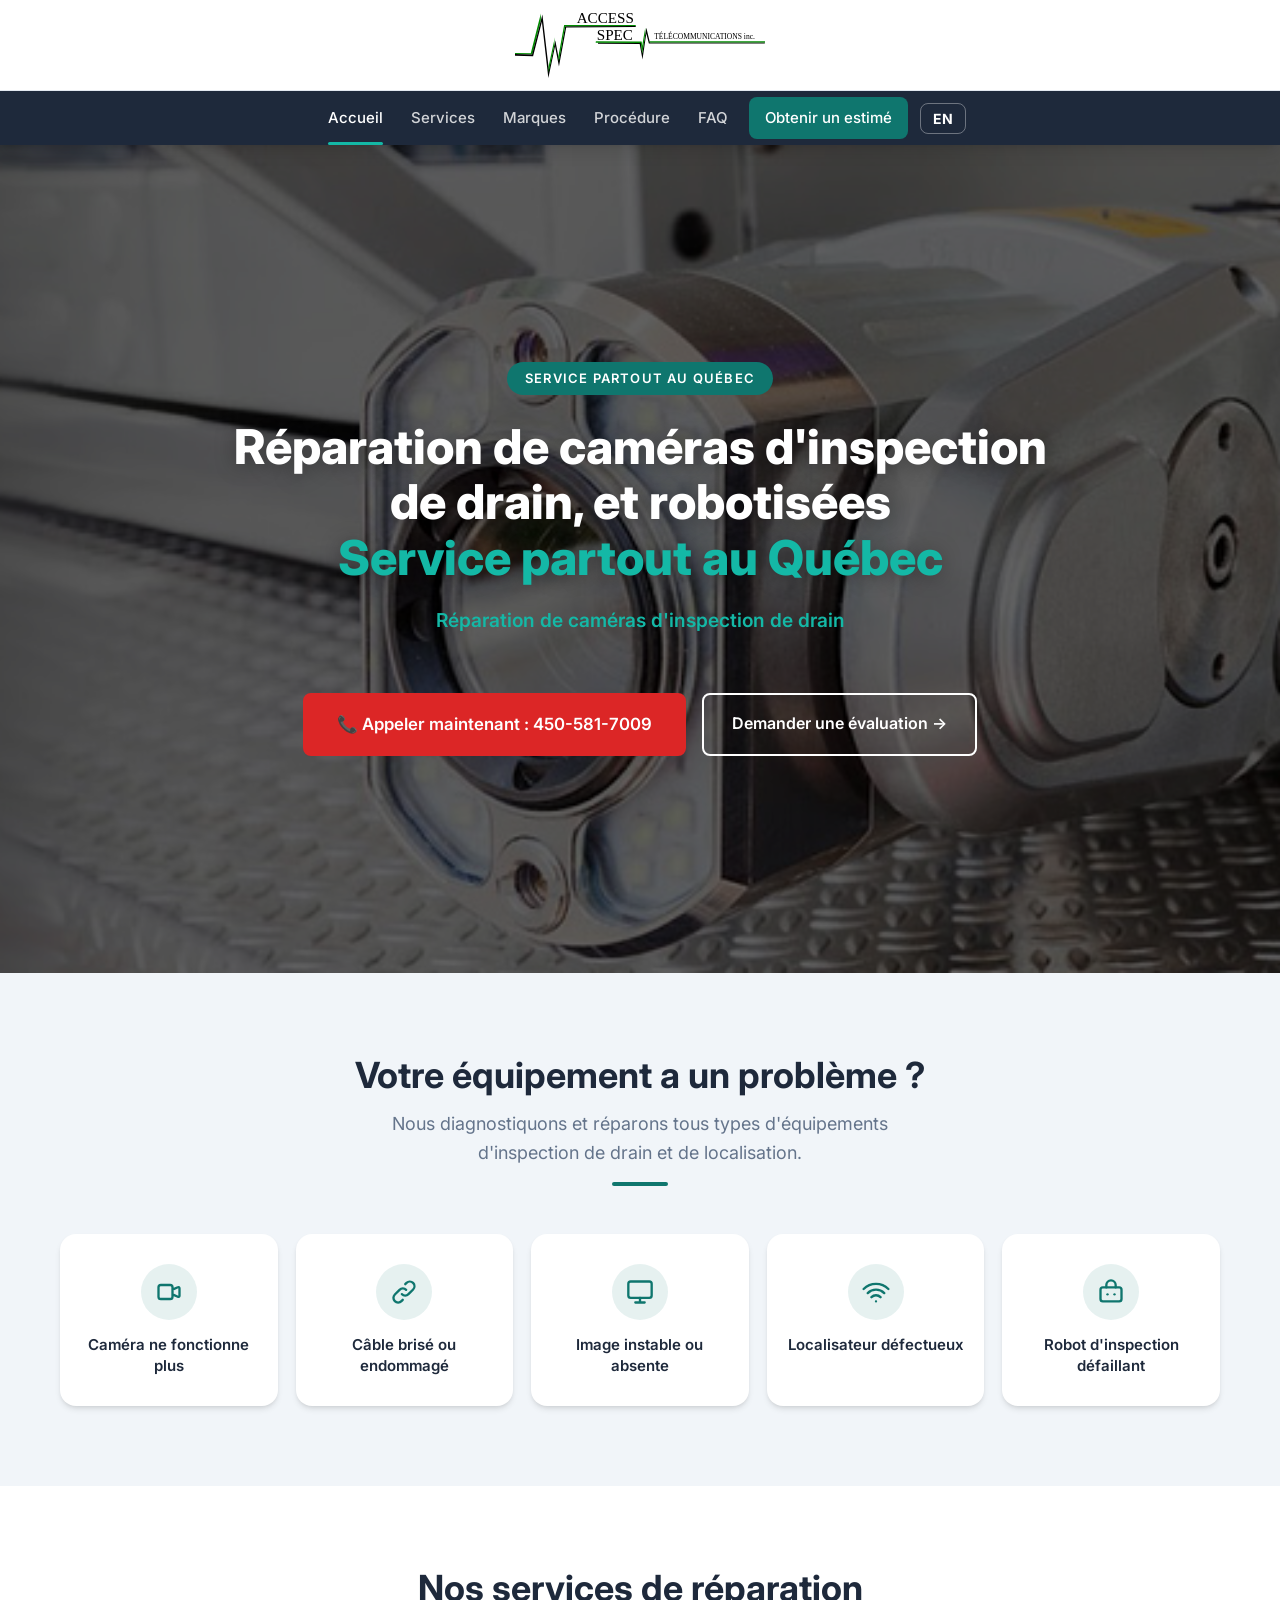
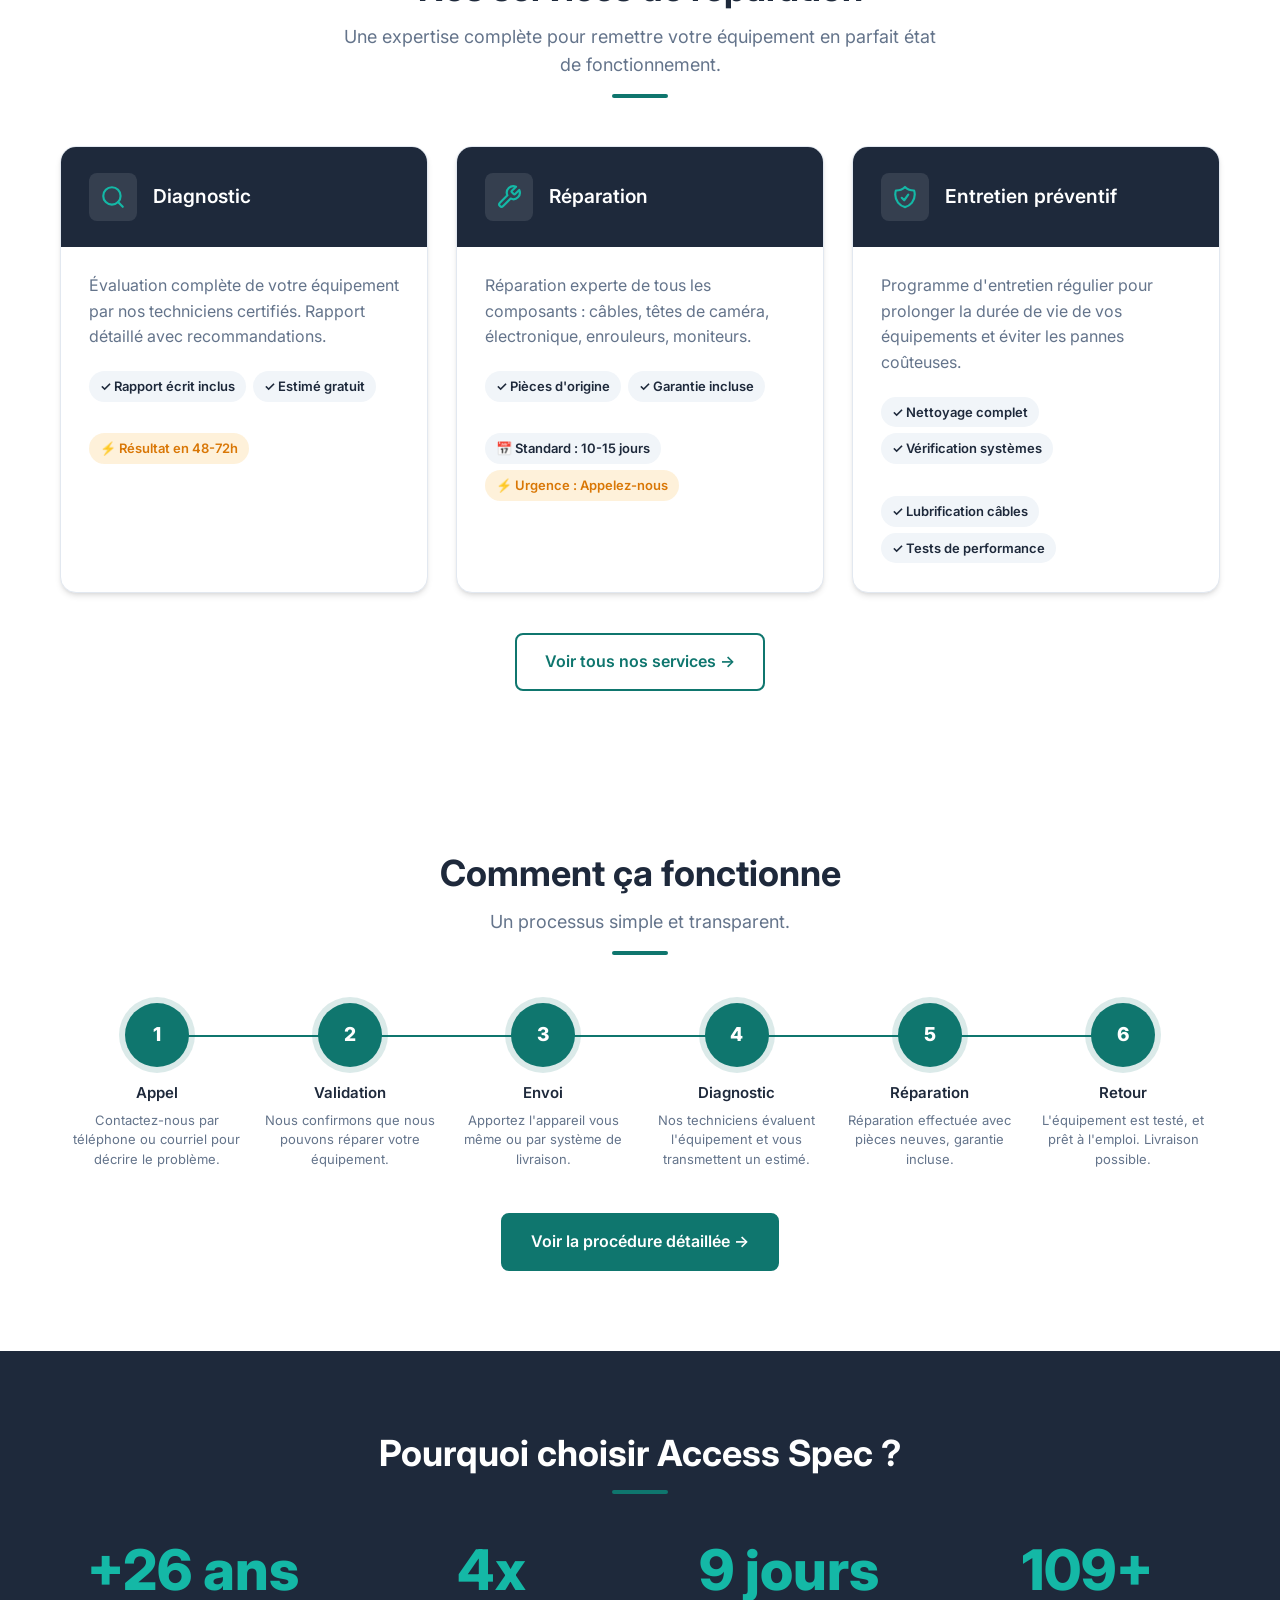
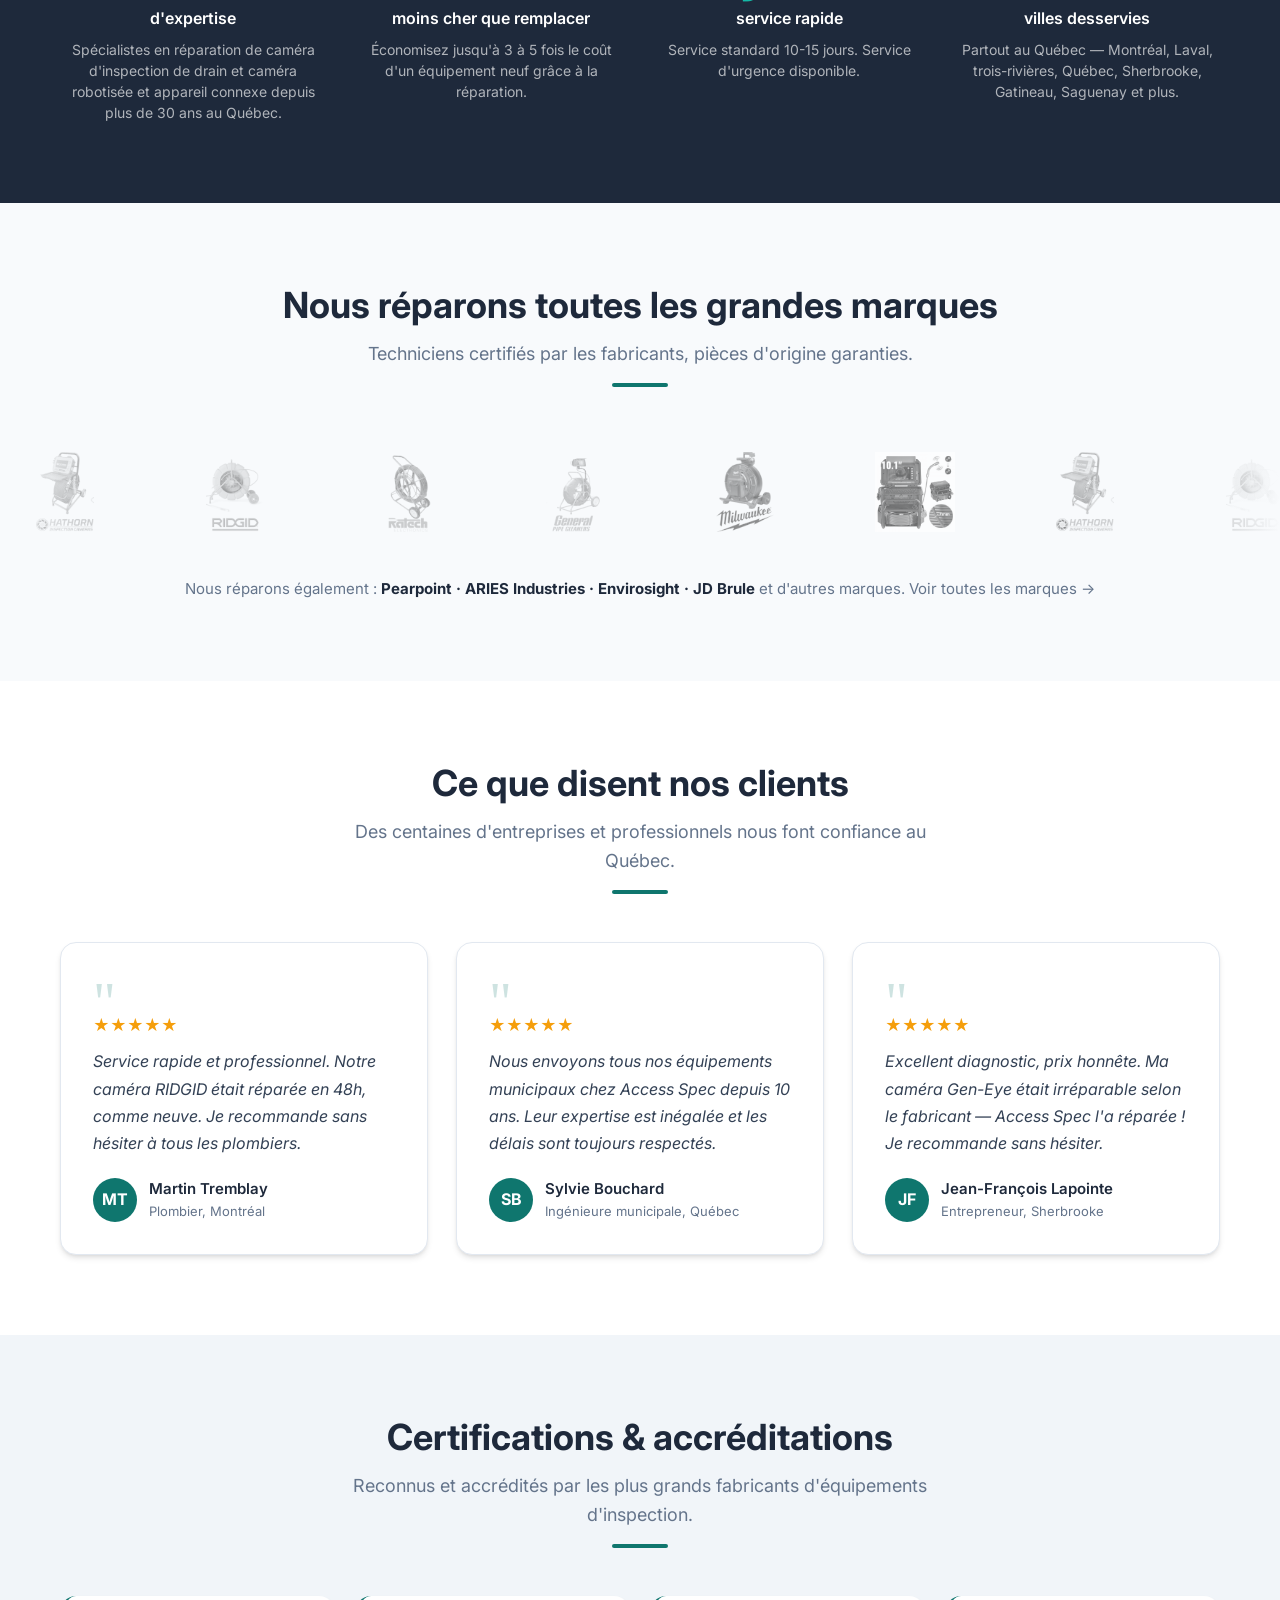
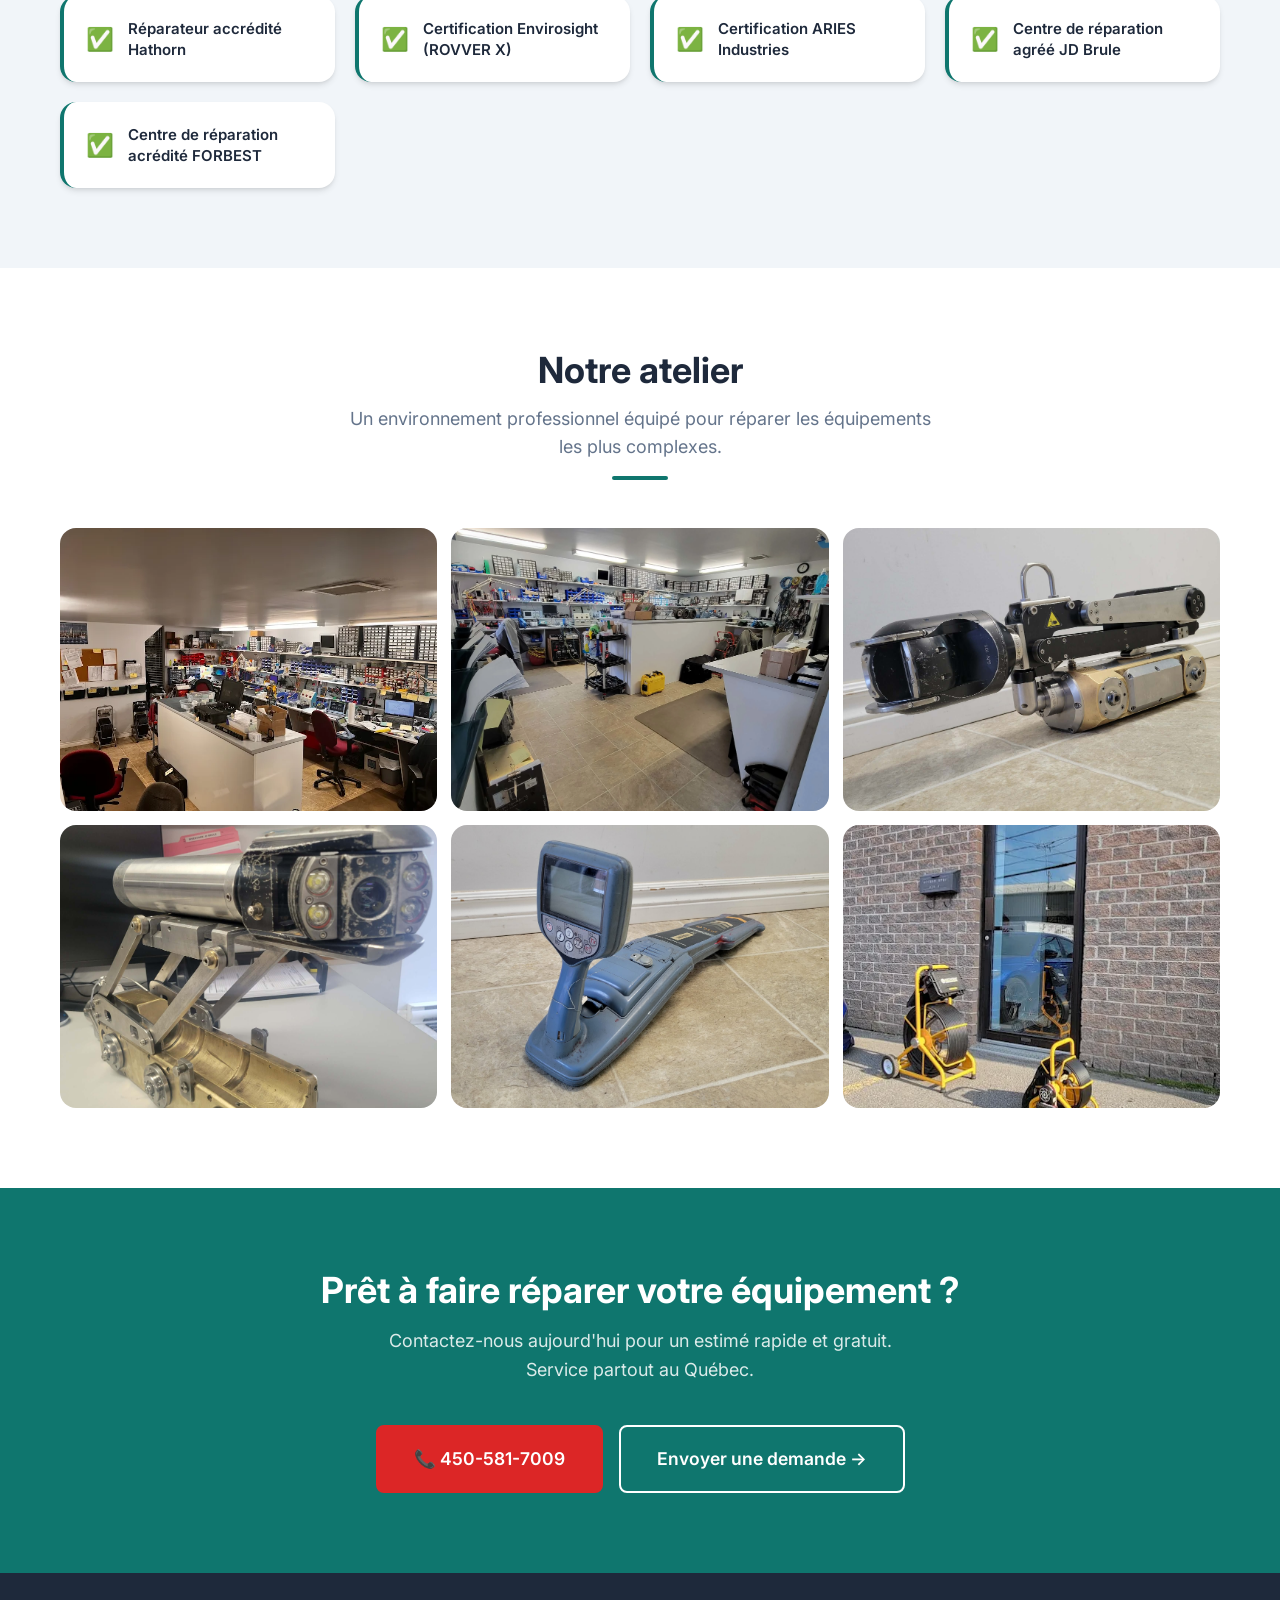
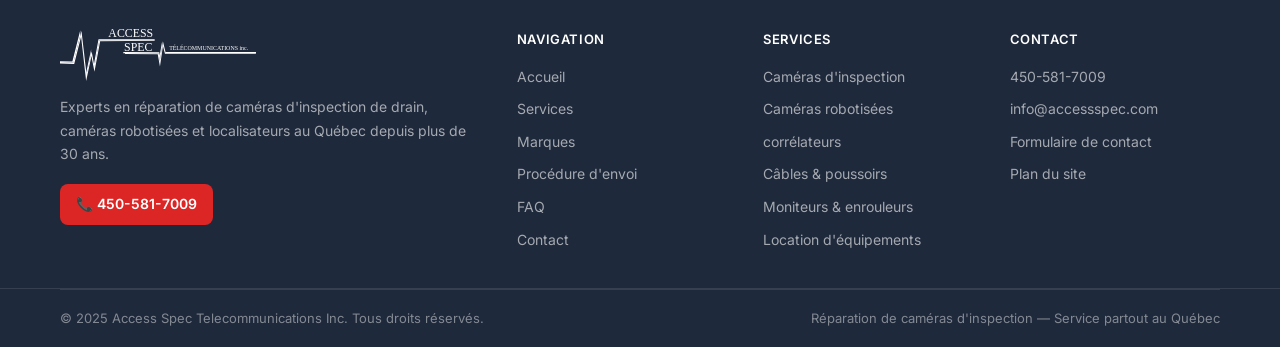
==== index.html @ d4f46841 "version beta 2" ====
<!DOCTYPE html>
<html lang="fr">
<head>
  <meta charset="UTF-8">
  <meta name="viewport" content="width=device-width, initial-scale=1.0">
  <title>Réparation Caméra Inspection Drain, de caméra robotisée, de corrélateur, de localisateurs et autres produits connexes — Access Spec Telecommunications | Québec</title>
  <meta name="description" content="Réparation professionnelle de caméras d'inspection de drain, caméras robotisées, corrélateurs et localisateurs de radiodétection. Service rapide partout au Québec. 450-581-7009.">
  <meta name="keywords" content="réparation caméra inspection drain Québec, réparation caméra robotisée, réparation de corrélateurs, réparation localisateur radiodétection, réparation RIDGID SeeSnake, réparation Hathorn, réparation Gen-Eye, Montréal, Laval, Longueuil, Québec, Sherbrooke">
  <link rel="canonical" href="https://www.accessspec.com/index.html">
  <meta property="og:title" content="Réparation Caméra Inspection Drain — Access Spec Telecommunications">
  <meta property="og:description" content="Experts en réparation de caméras d'inspection de drain au Québec depuis +30 ans. Estimé rapide, service urgent 24-48h.">
  <meta property="og:type" content="website">
  <meta property="og:url" content="https://www.accessspec.com/">
  <link rel="preconnect" href="https://fonts.googleapis.com">
  <link rel="preconnect" href="https://fonts.gstatic.com" crossorigin>
  <link href="https://fonts.googleapis.com/css2?family=Inter:wght@400;500;600;700;800&display=swap" rel="stylesheet">
  <link rel="stylesheet" href="css/style.css">
</head>
<body>

<!-- FLOATING PHONE (mobile) -->
<a href="tel:4505817009" class="floating-phone" aria-label="Appeler Access Spec au 450-581-7009">
  📞 450-581-7009
</a>

<!-- HEADER -->
<header class="site-header" id="site-header">
  <div class="header-logo-wrap">
    <a href="index.html" aria-label="Accueil Access Spec Telecommunications">
      <img src="assets/logoAccessSpec.svg" alt="Access Spec Telecommunications Inc." class="site-logo" width="220" height="66">
    </a>
  </div>
  <div class="header-nav">
    <div class="nav-inner">
      <button class="hamburger" id="hamburger" aria-label="Ouvrir le menu de navigation" aria-expanded="false" aria-controls="nav-menu">
        <span></span><span></span><span></span>
      </button>
      <ul class="nav-menu" id="nav-menu" role="list">
        <li><a href="index.html"     class="nav-link" data-i18n="nav-accueil">Accueil</a></li>
        <li><a href="services.html"  class="nav-link" data-i18n="nav-services">Services</a></li>
        <li><a href="marques.html"   class="nav-link" data-i18n="nav-marques">Marques</a></li>
        <li><a href="procedure.html" class="nav-link" data-i18n="nav-proc">Procédure</a></li>
        <li><a href="faq.html"       class="nav-link" data-i18n="nav-faq">FAQ</a></li>
        <li><a href="contact.html"   class="nav-link cta-nav" data-i18n="nav-contact">Obtenir un estimé</a></li>
        <li><button class="lang-btn" id="lang-btn" aria-label="Switch to English">EN</button></li>
      </ul>
    </div>
  </div>
</header>

<main>

  <!-- ═══════════════════════════════════════════════════════════
       HERO
  ══════════════════════════════════════════════════════════════ -->
  <section class="hero" aria-label="En-tête principal">
    <div class="hero-bg" style="background-image: url('assets/inspection-rovion.jpg');"></div>
    <div class="hero-overlay"></div>
    <div class="hero-content">
      <span class="hero-badge" data-i18n="hero-badge">Service partout au Québec</span>
      <h1 data-i18n="hero-h1">Réparation de caméras d'inspection<br>de drain, et robotisées<br><span class="hero-h1-accent">Service partout au Québec</span></h1>
      <p class="hero-subtitle">
        <span id="rotating-subtitle" class="rotating"></span>
      </p>
      <div class="hero-cta">
        <a href="tel:4505817009" class="btn btn-phone" aria-label="Appeler Access Spec au 450-581-7009" data-i18n="hero-btn-tel">
          📞 Appeler maintenant : 450-581-7009
        </a>
        <a href="contact.html?type=reparabilite" class="btn btn-outline" aria-label="Demander une évaluation" data-i18n="hero-btn-cta">
          Demander une évaluation →
        </a>
      </div>
    </div>
  </section>

  <!-- ═══════════════════════════════════════════════════════════
       PROBLÈMES
  ══════════════════════════════════════════════════════════════ -->
  <section class="problems-section section">
    <div class="container">
      <div class="section-title fade-in">
        <h2 data-i18n="prob-title">Votre équipement a un problème ?</h2>
        <p data-i18n="prob-sub">Nous diagnostiquons et réparons tous types d'équipements d'inspection de drain et de localisation.</p>
        <span class="accent-bar"></span>
      </div>
      <div class="problems-grid">
        <div class="problem-card fade-in fade-in-d1">
          <div class="problem-icon" aria-hidden="true">
            <svg viewBox="0 0 24 24" xmlns="http://www.w3.org/2000/svg">
              <path d="M15 10l4.553-2.069A1 1 0 0121 8.872v6.256a1 1 0 01-1.447.894L15 14M3 8a2 2 0 012-2h8a2 2 0 012 2v8a2 2 0 01-2 2H5a2 2 0 01-2-2V8z"/>
            </svg>
          </div>
          <h3>Caméra ne fonctionne plus</h3>
        </div>
        <div class="problem-card fade-in fade-in-d2">
          <div class="problem-icon" aria-hidden="true">
            <svg viewBox="0 0 24 24" xmlns="http://www.w3.org/2000/svg">
              <path d="M13.828 10.172a4 4 0 00-5.656 0l-4 4a4 4 0 105.656 5.656l1.102-1.101m-.758-4.899a4 4 0 005.656 0l4-4a4 4 0 00-5.656-5.656l-1.1 1.1"/>
            </svg>
          </div>
          <h3>Câble brisé ou endommagé</h3>
        </div>
        <div class="problem-card fade-in fade-in-d3">
          <div class="problem-icon" aria-hidden="true">
            <svg viewBox="0 0 24 24" xmlns="http://www.w3.org/2000/svg">
              <rect x="2" y="3" width="20" height="14" rx="2"/><path d="M8 21h8M12 17v4"/>
            </svg>
          </div>
          <h3>Image instable ou absente</h3>
        </div>
        <div class="problem-card fade-in fade-in-d4">
          <div class="problem-icon" aria-hidden="true">
            <svg viewBox="0 0 24 24" xmlns="http://www.w3.org/2000/svg">
              <path d="M8.111 16.404a5.5 5.5 0 017.778 0M12 20h.01m-7.08-7.071c3.904-3.905 10.236-3.905 14.141 0M1.394 9.393c5.857-5.857 15.355-5.857 21.213 0"/>
            </svg>
          </div>
          <h3>Localisateur défectueux</h3>
        </div>
        <div class="problem-card fade-in fade-in-d5">
          <div class="problem-icon" aria-hidden="true">
            <svg viewBox="0 0 24 24" xmlns="http://www.w3.org/2000/svg">
              <rect x="3" y="8" width="18" height="12" rx="2"/><path d="M8 8V6a4 4 0 018 0v2"/><circle cx="9" cy="14" r="1" fill="currentColor" stroke="none"/><circle cx="15" cy="14" r="1" fill="currentColor" stroke="none"/>
            </svg>
          </div>
          <h3>Robot d'inspection défaillant</h3>
        </div>
      </div>
    </div>
  </section>

  <!-- ═══════════════════════════════════════════════════════════
       SERVICES
  ══════════════════════════════════════════════════════════════ -->
  <section class="section">
    <div class="container">
      <div class="section-title fade-in">
        <h2 data-i18n="svc-title">Nos services de réparation</h2>
        <p>Une expertise complète pour remettre votre équipement en parfait état de fonctionnement.</p>
        <span class="accent-bar"></span>
      </div>
      <div class="services-grid">

        <article class="service-card fade-in fade-in-d1">
          <div class="service-card-head">
            <div class="svc-icon" aria-hidden="true">
              <svg viewBox="0 0 24 24" xmlns="http://www.w3.org/2000/svg">
                <circle cx="11" cy="11" r="8"/><path d="m21 21-4.35-4.35"/>
              </svg>
            </div>
            <h3>Diagnostic</h3>
          </div>
          <div class="service-card-body">
            <p>Évaluation complète de votre équipement par nos techniciens certifiés. Rapport détaillé avec recommandations.</p>
            <span class="svc-badge">✓ Rapport écrit inclus</span>
            <span class="svc-badge">✓ Estimé gratuit</span>
            <br><br>
            <span class="svc-badge urgent">⚡ Résultat en 48-72h</span>
          </div>
        </article>

        <article class="service-card fade-in fade-in-d2">
          <div class="service-card-head">
            <div class="svc-icon" aria-hidden="true">
              <svg viewBox="0 0 24 24" xmlns="http://www.w3.org/2000/svg">
                <path d="M14.7 6.3a1 1 0 000 1.4l1.6 1.6a1 1 0 001.4 0l3.77-3.77a6 6 0 01-7.94 7.94l-6.91 6.91a2.12 2.12 0 01-3-3l6.91-6.91a6 6 0 017.94-7.94l-3.76 3.76z"/>
              </svg>
            </div>
            <h3>Réparation</h3>
          </div>
          <div class="service-card-body">
            <p>Réparation experte de tous les composants : câbles, têtes de caméra, électronique, enrouleurs, moniteurs.</p>
            <span class="svc-badge">✓ Pièces d'origine</span>
            <span class="svc-badge">✓ Garantie incluse</span>
            <br><br>
            <span class="svc-badge">📅 Standard : 10-15 jours</span>
            <span class="svc-badge urgent">⚡ Urgence : Appelez-nous</span>
          </div>
        </article>

        <article class="service-card fade-in fade-in-d3">
          <div class="service-card-head">
            <div class="svc-icon" aria-hidden="true">
              <svg viewBox="0 0 24 24" xmlns="http://www.w3.org/2000/svg">
                <path d="M9 12.75L11.25 15 15 9.75m-3-7.036A11.959 11.959 0 013.598 6 11.99 11.99 0 003 9.749c0 5.592 3.824 10.29 9 11.623 5.176-1.332 9-6.03 9-11.622 0-1.31-.21-2.571-.598-3.751h-.152c-3.196 0-6.1-1.248-8.25-3.285z"/>
              </svg>
            </div>
            <h3>Entretien préventif</h3>
          </div>
          <div class="service-card-body">
            <p>Programme d'entretien régulier pour prolonger la durée de vie de vos équipements et éviter les pannes coûteuses.</p>
            <span class="svc-badge">✓ Nettoyage complet</span>
            <span class="svc-badge">✓ Vérification systèmes</span>
            <br><br>
            <span class="svc-badge">✓ Lubrification câbles</span>
            <span class="svc-badge">✓ Tests de performance</span>
          </div>
        </article>

      </div>
      <div class="text-center" style="margin-top:40px;">
        <a href="services.html" class="btn btn-outline-primary" aria-label="Voir tous nos services de réparation">Voir tous nos services →</a>
      </div>
    </div>
  </section>

  <!-- ═══════════════════════════════════════════════════════════
       PROCÉDURE (TIMELINE)
  ══════════════════════════════════════════════════════════════ -->
  <section class="section bg-light">
    <div class="container">
      <div class="section-title fade-in">
        <h2 data-i18n="proc-title">Comment ça fonctionne</h2>
        <p>Un processus simple et transparent.</p>
        <span class="accent-bar"></span>
      </div>
      <div class="timeline-row">
        <div class="tl-step fade-in fade-in-d1">
          <div class="tl-dot" aria-hidden="true">1</div>
          <h4>Appel</h4>
          <p>Contactez-nous par téléphone ou courriel pour décrire le problème.</p>
        </div>
        <div class="tl-step fade-in fade-in-d2">
          <div class="tl-dot" aria-hidden="true">2</div>
          <h4>Validation</h4>
          <p>Nous confirmons que nous pouvons réparer votre équipement.</p>
        </div>
        <div class="tl-step fade-in fade-in-d3">
          <div class="tl-dot" aria-hidden="true">3</div>
          <h4>Envoi</h4>
          <p>Apportez l'appareil vous même ou par système de livraison.</p>
        </div>
        <div class="tl-step fade-in fade-in-d4">
          <div class="tl-dot" aria-hidden="true">4</div>
          <h4>Diagnostic</h4>
          <p>Nos techniciens évaluent l'équipement et vous transmettent un estimé.</p>
        </div>
        <div class="tl-step fade-in fade-in-d5">
          <div class="tl-dot" aria-hidden="true">5</div>
          <h4>Réparation</h4>
          <p>Réparation effectuée avec pièces neuves, garantie incluse.</p>
        </div>
        <div class="tl-step fade-in" style="transition-delay:.6s">
          <div class="tl-dot" aria-hidden="true">6</div>
          <h4>Retour</h4>
          <p>L'équipement est testé, et prêt à l'emploi. Livraison possible.</p>
        </div>
      </div>
      <div class="text-center" style="margin-top:44px;">
        <a href="procedure.html" class="btn btn-primary" aria-label="Voir la procédure détaillée d'envoi">Voir la procédure détaillée →</a>
      </div>
    </div>
  </section>

  <!-- ═══════════════════════════════════════════════════════════
       AVANTAGES / COMPTEURS
  ══════════════════════════════════════════════════════════════ -->
  <section class="advantages-section section">
    <div class="container">
      <div class="section-title fade-in">
        <h2 style="color:#fff;" data-i18n="adv-title">Pourquoi choisir Access Spec ?</h2>
        <span class="accent-bar"></span>
      </div>
      <div class="advantages-grid">
        <div class="adv-block fade-in fade-in-d1">
          <div class="adv-number">
            <span data-counter data-target="30" data-prefix="+" data-suffix=" ans">+30 ans</span>
          </div>
          <div class="adv-label">d'expertise</div>
          <div class="adv-desc">Spécialistes en réparation de caméra d'inspection de drain et caméra robotisée et appareil connexe depuis plus de 30 ans au Québec.</div>
        </div>
        <div class="adv-block fade-in fade-in-d2">
          <div class="adv-number">
            <span data-counter data-target="5" data-prefix="" data-suffix="x">5x</span>
          </div>
          <div class="adv-label">moins cher que remplacer</div>
          <div class="adv-desc">Économisez jusqu'à 3 à 5 fois le coût d'un équipement neuf grâce à la réparation.</div>
        </div>
        <div class="adv-block fade-in fade-in-d3">
          <div class="adv-number">
            <span data-counter data-target="10" data-prefix="" data-suffix=" jours">10 jours</span>
          </div>
          <div class="adv-label">service rapide</div>
          <div class="adv-desc">Service standard 10-15 jours. Service d'urgence disponible.</div>
        </div>
        <div class="adv-block fade-in fade-in-d4">
          <div class="adv-number">
            <span data-counter data-target="125" data-prefix="" data-suffix="+">125+</span>
          </div>
          <div class="adv-label">villes desservies</div>
          <div class="adv-desc">Partout au Québec — Montréal, Laval, trois-rivières, Québec, Sherbrooke, Gatineau, Saguenay et plus.</div>
        </div>
      </div>
    </div>
  </section>

  <!-- ═══════════════════════════════════════════════════════════
       MARQUES (CARROUSEL)
  ══════════════════════════════════════════════════════════════ -->
  <section class="brands-section section">
    <div class="container">
      <div class="section-title fade-in">
        <h2 data-i18n="brands-title">Nous réparons toutes les grandes marques</h2>
        <p>Techniciens certifiés par les fabricants, pièces d'origine garanties.</p>
        <span class="accent-bar"></span>
      </div>
    </div>
    <div class="carousel-wrap" aria-label="Logos des marques réparées">
      <div class="carousel-track" id="carousel-track" role="list">
        <div class="brand-logo-item" role="listitem">
          <img src="assets/marque-hathorn-80x112.png" alt="Hathorn — caméras d'inspection réparées" loading="lazy" width="80" height="112">
        </div>
        <div class="brand-logo-item" role="listitem">
          <img src="assets/marque-ridgid-80x112.png" alt="RIDGID SeeSnake — caméras d'inspection réparées" loading="lazy" width="80" height="112">
        </div>
        <div class="brand-logo-item" role="listitem">
          <img src="assets/marque-rathech-80x112.png" alt="Rathtech — équipements réparés" loading="lazy" width="80" height="112">
        </div>
        <div class="brand-logo-item" role="listitem">
          <img src="assets/marque-general-pipes-cleaner-80x112.png" alt="General Pipe Cleaners — caméras d'inspection réparées" loading="lazy" width="80" height="112">
        </div>
        <div class="brand-logo-item" role="listitem">
          <img src="assets/marque-milwaukee-80x112.png" alt="Milwaukee — caméras d'inspection réparées" loading="lazy" width="80" height="112">
        </div>
        <div class="brand-logo-item" role="listitem">
          <img src="assets/m-gen-eye.jpg" alt="Gen-Eye — caméras d'inspection réparées" loading="lazy" width="80" height="80">
        </div>
      </div>
    </div>
    <div class="container">
      <p class="brands-also">
        Nous réparons également : <strong>Pearpoint · ARIES Industries · Envirosight · JD Brule</strong> et d'autres marques.
        <a href="marques.html" aria-label="Voir toutes les marques réparées">Voir toutes les marques →</a>
      </p>
    </div>
  </section>

  <!-- ═══════════════════════════════════════════════════════════
       TÉMOIGNAGES
  ══════════════════════════════════════════════════════════════ -->
  <section class="testimonials-section section">
    <div class="container">
      <div class="section-title fade-in">
        <h2 data-i18n="testi-title">Ce que disent nos clients</h2>
        <p>Des centaines d'entreprises et professionnels nous font confiance au Québec.</p>
        <span class="accent-bar"></span>
      </div>
      <!-- REMPLACER PAR VRAIS TÉMOIGNAGES -->
      <div class="testimonials-grid">
        <div class="testi-card fade-in fade-in-d1">
          <div class="testi-quote" aria-hidden="true">"</div>
          <div class="testi-stars" aria-label="5 étoiles">★★★★★</div>
          <p class="testi-text">Service rapide et professionnel. Notre caméra RIDGID était réparée en 48h, comme neuve. Je recommande sans hésiter à tous les plombiers.</p>
          <div class="testi-author">
            <div class="testi-avatar" aria-hidden="true">MT</div>
            <div>
              <div class="testi-name">Martin Tremblay</div>
              <div class="testi-role">Plombier, Montréal</div>
            </div>
          </div>
        </div>
        <div class="testi-card fade-in fade-in-d2">
          <div class="testi-quote" aria-hidden="true">"</div>
          <div class="testi-stars" aria-label="5 étoiles">★★★★★</div>
          <p class="testi-text">Nous envoyons tous nos équipements municipaux chez Access Spec depuis 10 ans. Leur expertise est inégalée et les délais sont toujours respectés.</p>
          <div class="testi-author">
            <div class="testi-avatar" aria-hidden="true">SB</div>
            <div>
              <div class="testi-name">Sylvie Bouchard</div>
              <div class="testi-role">Ingénieure municipale, Québec</div>
            </div>
          </div>
        </div>
        <div class="testi-card fade-in fade-in-d3">
          <div class="testi-quote" aria-hidden="true">"</div>
          <div class="testi-stars" aria-label="5 étoiles">★★★★★</div>
          <p class="testi-text">Excellent diagnostic, prix honnête. Ma caméra Gen-Eye était irréparable selon le fabricant — Access Spec l'a réparée ! Je recommande sans hésiter.</p>
          <div class="testi-author">
            <div class="testi-avatar" aria-hidden="true">JF</div>
            <div>
              <div class="testi-name">Jean-François Lapointe</div>
              <div class="testi-role">Entrepreneur, Sherbrooke</div>
            </div>
          </div>
        </div>
      </div>
    </div>
  </section>

  <!-- ═══════════════════════════════════════════════════════════
       CERTIFICATIONS
  ══════════════════════════════════════════════════════════════ -->
  <section class="certs-section section">
    <div class="container">
      <div class="section-title fade-in">
        <h2 data-i18n="cert-title">Certifications &amp; accréditations</h2>
        <p>Reconnus et accrédités par les plus grands fabricants d'équipements d'inspection.</p>
        <span class="accent-bar"></span>
      </div>
      <div class="certs-grid">
        <div class="cert-badge fade-in fade-in-d1">
          <span class="cert-check" aria-hidden="true">✅</span>
          <span class="cert-text">Réparateur accrédité Hathorn</span>
        </div>
        <div class="cert-badge fade-in fade-in-d2">
          <span class="cert-check" aria-hidden="true">✅</span>
          <span class="cert-text">Certification Envirosight (ROVVER X)</span>
        </div>
        <div class="cert-badge fade-in fade-in-d3">
          <span class="cert-check" aria-hidden="true">✅</span>
          <span class="cert-text">Certification ARIES Industries</span>
        </div>
        <div class="cert-badge fade-in fade-in-d4">
          <span class="cert-check" aria-hidden="true">✅</span>
          <span class="cert-text">Centre de réparation agréé JD Brule</span>
        </div>
        <div class="cert-badge fade-in fade-in-d5">
          <span class="cert-check" aria-hidden="true">✅</span>
          <span class="cert-text">Centre de réparation acrédité FORBEST</span>
        </div>
      </div>
    </div>
  </section>

  <!-- ═══════════════════════════════════════════════════════════
       GALERIE
  ══════════════════════════════════════════════════════════════ -->
  <section class="section">
    <div class="container">
      <div class="section-title fade-in">
        <h2 data-i18n="gallery-title">Notre atelier</h2>
        <p>Un environnement professionnel équipé pour réparer les équipements les plus complexes.</p>
        <span class="accent-bar"></span>
      </div>
      <div class="gallery-grid" role="list">
        <div class="gallery-item fade-in fade-in-d1" role="listitem" aria-label="Ouvrir la photo: Atelier de réparation">
          <img src="assets/atelier.webp" alt="Atelier de réparation Access Spec — équipements d'inspection de drain" loading="lazy" width="600" height="450">
          <div class="gallery-item-overlay" aria-hidden="true">
            <svg viewBox="0 0 24 24" xmlns="http://www.w3.org/2000/svg"><path d="M21 21l-6-6m2-5a7 7 0 11-14 0 7 7 0 0114 0zM10 7v6m3-3H7"/></svg>
          </div>
        </div>
        <div class="gallery-item fade-in fade-in-d2" role="listitem" aria-label="Ouvrir la photo: Atelier vue 2">
          <img src="assets/atelier2.webp" alt="Atelier de réparation Access Spec — techniciens au travail" loading="lazy" width="600" height="450">
          <div class="gallery-item-overlay" aria-hidden="true">
            <svg viewBox="0 0 24 24" xmlns="http://www.w3.org/2000/svg"><path d="M21 21l-6-6m2-5a7 7 0 11-14 0 7 7 0 0114 0zM10 7v6m3-3H7"/></svg>
          </div>
        </div>
        <div class="gallery-item fade-in fade-in-d3" role="listitem" aria-label="Ouvrir la photo: Caméra robot réparée">
          <img src="assets/camera%20-robot-repare.jpeg" alt="Caméra robotisée réparée par Access Spec" loading="lazy" width="600" height="450">
          <div class="gallery-item-overlay" aria-hidden="true">
            <svg viewBox="0 0 24 24" xmlns="http://www.w3.org/2000/svg"><path d="M21 21l-6-6m2-5a7 7 0 11-14 0 7 7 0 0114 0zM10 7v6m3-3H7"/></svg>
          </div>
        </div>
        <div class="gallery-item fade-in fade-in-d4" role="listitem" aria-label="Ouvrir la photo: Caméra robot réparée 2">
          <img src="assets/camera%20-robot-repare2.jpeg" alt="Caméra d'inspection robotisée remise à neuf" loading="lazy" width="600" height="450">
          <div class="gallery-item-overlay" aria-hidden="true">
            <svg viewBox="0 0 24 24" xmlns="http://www.w3.org/2000/svg"><path d="M21 21l-6-6m2-5a7 7 0 11-14 0 7 7 0 0114 0zM10 7v6m3-3H7"/></svg>
          </div>
        </div>
        <div class="gallery-item fade-in fade-in-d5" role="listitem" aria-label="Ouvrir la photo: Localisateur réparé">
          <img src="assets/localisateur-repare.jpeg" alt="Localisateur de radiodétection réparé par Access Spec" loading="lazy" width="600" height="450">
          <div class="gallery-item-overlay" aria-hidden="true">
            <svg viewBox="0 0 24 24" xmlns="http://www.w3.org/2000/svg"><path d="M21 21l-6-6m2-5a7 7 0 11-14 0 7 7 0 0114 0zM10 7v6m3-3H7"/></svg>
          </div>
        </div>
        <div class="gallery-item fade-in" style="transition-delay:.6s" role="listitem" aria-label="Ouvrir la photo: Façade Access Spec">
          <img src="assets/facade-camera%20neufx.webp" alt="Façade et locaux Access Spec Telecommunications" loading="lazy" width="600" height="450">
          <div class="gallery-item-overlay" aria-hidden="true">
            <svg viewBox="0 0 24 24" xmlns="http://www.w3.org/2000/svg"><path d="M21 21l-6-6m2-5a7 7 0 11-14 0 7 7 0 0114 0zM10 7v6m3-3H7"/></svg>
          </div>
        </div>
      </div>
    </div>
  </section>

  <!-- ═══════════════════════════════════════════════════════════
       CTA FINAL
  ══════════════════════════════════════════════════════════════ -->
  <section class="cta-section" aria-labelledby="cta-heading">
    <div class="container">
      <h2 id="cta-heading" data-i18n="cta-title">Prêt à faire réparer votre équipement ?</h2>
      <p data-i18n="cta-sub">Contactez-nous aujourd'hui pour un estimé rapide et gratuit. Service partout au Québec.</p>
      <div class="cta-buttons">
        <a href="tel:4505817009" class="btn btn-phone btn-lg" aria-label="Appeler Access Spec au 450-581-7009" data-i18n="cta-btn-tel">📞 450-581-7009</a>
        <a href="contact.html?type=reparabilite"  class="btn btn-outline  btn-lg" aria-label="Envoyer une demande de réparation" data-i18n="cta-btn-form">Envoyer une demande →</a>
      </div>
    </div>
  </section>

</main>

<!-- LIGHTBOX -->
<div id="lightbox" class="lightbox" role="dialog" aria-modal="true" aria-label="Visionneuse de photos">
  <button id="lightbox-close" class="lightbox-close" aria-label="Fermer la visionneuse">✕</button>
  <button id="lightbox-prev"  class="lightbox-prev"  aria-label="Photo précédente">&#8249;</button>
  <img id="lightbox-img"      class="lightbox-img"   src="" alt="">
  <p  id="lightbox-caption"   class="lightbox-caption"></p>
  <button id="lightbox-next"  class="lightbox-next"  aria-label="Photo suivante">&#8250;</button>
</div>

<!-- FOOTER -->
<footer class="site-footer" role="contentinfo">
  <div class="container">
    <div class="footer-main">
      <div class="footer-brand">
        <img src="assets/logoAccessSpec.svg" alt="Access Spec Telecommunications Inc." width="160" height="52" loading="lazy">
        <p data-i18n="ft-tagline">Experts en réparation de caméras d'inspection de drain, caméras robotisées et localisateurs au Québec depuis plus de 30 ans.</p>
        <a href="tel:4505817009" class="footer-phone" aria-label="Appeler Access Spec au 450-581-7009">📞 450-581-7009</a>
      </div>
      <div class="footer-col">
        <h4>Navigation</h4>
        <ul>
          <li><a href="index.html">Accueil</a></li>
          <li><a href="services.html">Services</a></li>
          <li><a href="marques.html">Marques</a></li>
          <li><a href="procedure.html">Procédure d'envoi</a></li>
          <li><a href="faq.html">FAQ</a></li>
          <li><a href="contact.html">Contact</a></li>
        </ul>
      </div>
      <div class="footer-col">
        <h4>Services</h4>
        <ul>
          <li><a href="services.html">Caméras d'inspection</a></li>
          <li><a href="services.html">Caméras robotisées</a></li>
          <li><a href="services.html">corrélateurs</a></li>
          <li><a href="services.html">Câbles &amp; poussoirs</a></li>
          <li><a href="services.html">Moniteurs &amp; enrouleurs</a></li>
          <li><a href="procedure.html">Location d'équipements</a></li>
        </ul>
      </div>
      <div class="footer-col">
        <h4>Contact</h4>
        <ul>
          <li><a href="tel:4505817009">450-581-7009</a></li>
          <li><a href="mailto:info@accessspec.com">info@accessspec.com</a></li>
          <li><a href="contact.html">Formulaire de contact</a></li>
          <li><a href="sitemap.html">Plan du site</a></li>
        </ul>
      </div>
    </div>
  </div>
  <div style="border-top: 1px solid rgba(255,255,255,.1);">
    <div class="container">
      <div class="footer-bottom">
        <span>© 2025 Access Spec Telecommunications Inc. Tous droits réservés.</span>
        <span>Réparation de caméras d'inspection — Service partout au Québec</span>
      </div>
    </div>
  </div>
</footer>

<!-- SCHEMA.ORG JSON-LD -->
<script type="application/ld+json">
{
  "@context": "https://schema.org",
  "@type": "LocalBusiness",
  "name": "Access Spec Telecommunications Inc.",
  "description": "Réparation professionnelle de caméras d'inspection de drain, caméras robotisées et localisateurs de radiodétection. Service partout au Québec depuis plus de 30 ans.",
  "url": "https://www.accessspec.com",
  "telephone": "+14505817009",
  "email": "info@accessspec.com",
  "logo": "https://www.accessspec.com/assets/logoAccessSpec.svg",
  "image": "https://www.accessspec.com/assets/inspection-rovion.jpg",
  "address": {
    "@type": "PostalAddress",
    "streetAddress": "328C, rue Saint-Paul",
    "addressLocality": "Repentigny",
    "addressRegion": "QC",
    "postalCode": "J5Z 4H9",
    "addressCountry": "CA"
  },
  "geo": {
    "@type": "GeoCoordinates",
    "latitude": 45.7449,
    "longitude": -73.4678
  },
  "areaServed": [
    "Montréal","Laval","Longueuil","Québec","Sherbrooke","Gatineau","Hull",
    "Trois-Rivières","Saguenay","Drummondville","Saint-Jérôme","Repentigny",
    "Terrebonne","Brossard","Saint-Jean-sur-Richelieu","Rive-Nord de Montréal"
  ],
  "serviceType": [
    "Réparation caméra inspection drain",
    "Réparation caméra robotisée",
    "Réparation localisateur radiodétection",
    "Diagnostic équipement inspection",
    "Entretien préventif caméra d'inspection"
  ],
  "knowsAbout": [
    "RIDGID SeeSnake","Hathorn","Gen-Eye","Milwaukee",
    "General Pipe Cleaners","Rathtech","Pearpoint",
    "ARIES Industries","Envirosight ROVVER X","JD Brule"
  ],
  "priceRange": "$$",
  "paymentAccepted": "Chèque, virement bancaire",
  "currenciesAccepted": "CAD",
  "openingHours": "Mo-Fr 08:00-17:00",
  "sameAs": []
}
</script>

<script src="js/main.js"></script>
</body>
</html>
---- css/style.css ----
/* ================================================================
   ACCESS SPEC TELECOMMUNICATIONS INC. — style.css
   ================================================================ */

/* === VARIABLES === */
:root {
  --primary:        #0F766E;
  --primary-dark:   #0A5C57;
  --primary-light:  #14B8A6;
  --secondary:      #1E293B;
  --secondary-light:#334155;
  --cta-urgent:     #F59E0B;
  --cta-urgent-dk:  #D97706;
  --cta-phone:      #DC2626;
  --cta-phone-dk:   #B91C1C;
  --white:          #FFFFFF;
  --off-white:      #F8FAFC;
  --light-gray:     #F1F5F9;
  --border:         #E2E8F0;
  --text:           #334155;
  --text-light:     #64748B;

  --shadow-sm: 0 1px 2px rgba(0,0,0,.05);
  --shadow:    0 4px 6px -1px rgba(0,0,0,.1), 0 2px 4px -2px rgba(0,0,0,.1);
  --shadow-lg: 0 10px 15px -3px rgba(0,0,0,.1), 0 4px 6px -4px rgba(0,0,0,.1);
  --shadow-xl: 0 20px 25px -5px rgba(0,0,0,.1), 0 8px 10px -6px rgba(0,0,0,.1);

  --radius-sm:   4px;
  --radius:      8px;
  --radius-lg:   16px;
  --radius-xl:   24px;
  --radius-full: 9999px;

  --transition:      0.3s ease;
  --transition-fast: 0.15s ease;
  --container:       1200px;
}

/* === RESET === */
*, *::before, *::after { box-sizing: border-box; margin: 0; padding: 0; }
html { scroll-behavior: smooth; font-size: 16px; }
body {
  font-family: 'Inter', -apple-system, BlinkMacSystemFont, 'Segoe UI', sans-serif;
  color: var(--text);
  background: var(--white);
  line-height: 1.6;
  overflow-x: hidden;
}
img { max-width: 100%; height: auto; display: block; }
a { color: inherit; text-decoration: none; }
ul { list-style: none; }
button { cursor: pointer; border: none; background: none; font-family: inherit; }

/* === TYPOGRAPHY === */
h1 { font-size: clamp(1.75rem, 4vw, 3rem);    font-weight: 800; line-height: 1.15; }
h2 { font-size: clamp(1.4rem, 3vw, 2.25rem);  font-weight: 700; line-height: 1.25; }
h3 { font-size: clamp(1.1rem, 2vw, 1.4rem);   font-weight: 600; line-height: 1.35; }
h4 { font-size: 1.0625rem; font-weight: 600; }
p  { margin-bottom: 0.75rem; }
p:last-child { margin-bottom: 0; }

/* === LAYOUT === */
.container {
  max-width: var(--container);
  margin: 0 auto;
  padding: 0 20px;
}
.section    { padding: 80px 0; }
.section-sm { padding: 48px 0; }

.section-title { text-align: center; margin-bottom: 48px; }
.section-title h2 { color: var(--secondary); margin-bottom: 12px; }
.section-title p  { color: var(--text-light); font-size: 1.125rem; max-width: 600px; margin: 0 auto; }
.section-title .accent-bar {
  display: block;
  width: 56px; height: 4px;
  background: var(--primary);
  border-radius: var(--radius-full);
  margin: 14px auto 0;
}

/* === BUTTONS === */
.btn {
  display: inline-flex;
  align-items: center;
  gap: 8px;
  padding: 14px 28px;
  border-radius: var(--radius);
  font-size: 1rem;
  font-weight: 600;
  transition: all var(--transition);
  cursor: pointer;
  border: 2px solid transparent;
  white-space: nowrap;
  text-decoration: none;
}
.btn-primary  { background: var(--primary);   color: var(--white); border-color: var(--primary); }
.btn-primary:hover { background: var(--primary-dark); border-color: var(--primary-dark); transform: translateY(-1px); box-shadow: var(--shadow-lg); }

.btn-phone  { background: var(--cta-phone);  color: var(--white); border-color: var(--cta-phone);  font-size: 1.05rem; padding: 16px 32px; }
.btn-phone:hover { background: var(--cta-phone-dk); border-color: var(--cta-phone-dk); transform: translateY(-2px); box-shadow: 0 8px 25px rgba(220,38,38,.4); }

.btn-urgent { background: var(--cta-urgent); color: var(--secondary); border-color: var(--cta-urgent); }
.btn-urgent:hover { background: var(--cta-urgent-dk); border-color: var(--cta-urgent-dk); transform: translateY(-1px); box-shadow: var(--shadow-lg); }

.btn-outline { background: transparent; color: var(--white); border-color: var(--white); }
.btn-outline:hover { background: var(--white); color: var(--secondary); }

.btn-outline-primary { background: transparent; color: var(--primary); border-color: var(--primary); }
.btn-outline-primary:hover { background: var(--primary); color: var(--white); }

.btn-lg { padding: 18px 36px; font-size: 1.1rem; }

/* === HEADER === */
.site-header {
  position: sticky;
  top: 0;
  z-index: 999;
  box-shadow: var(--shadow-lg);
}
.header-logo-wrap {
  background: var(--white);
  display: flex;
  justify-content: center;
  align-items: center;
  padding: 12px 20px;
  border-bottom: 1px solid var(--border);
}
.site-logo { height: 66px; width: auto; }

.header-nav { background: var(--secondary); position: relative; }
.nav-inner {
  max-width: var(--container);
  margin: 0 auto;
  padding: 0 20px;
  display: flex;
  align-items: center;
  justify-content: space-between;
}
.nav-menu {
  display: flex;
  align-items: center;
  gap: 2px;
  flex: 1;
  justify-content: center;
}
.nav-link {
  color: rgba(255,255,255,.8);
  padding: 15px 13px;
  font-size: .9375rem;
  font-weight: 500;
  transition: color var(--transition-fast);
  display: block;
  position: relative;
}
.nav-link::after {
  content: '';
  position: absolute;
  bottom: 0; left: 13px; right: 13px;
  height: 3px;
  background: var(--primary-light);
  border-radius: var(--radius-full);
  transform: scaleX(0);
  transition: transform var(--transition);
}
.nav-link:hover, .nav-link.active { color: var(--white); }
.nav-link:hover::after, .nav-link.active::after { transform: scaleX(1); }

.nav-link.cta-nav {
  background: var(--primary); color: var(--white);
  border-radius: var(--radius); padding: 9px 16px; margin-left: 6px;
}
.nav-link.cta-nav::after { display: none; }
.nav-link.cta-nav:hover { background: var(--primary-light); }

.lang-btn {
  color: var(--white);
  font-size: .875rem; font-weight: 700;
  padding: 6px 12px;
  border: 1.5px solid rgba(255,255,255,.35);
  border-radius: var(--radius);
  transition: all var(--transition-fast);
  margin-left: 10px;
}
.lang-btn:hover { background: rgba(255,255,255,.12); border-color: rgba(255,255,255,.7); }

/* Hamburger */
.hamburger {
  display: none;
  flex-direction: column;
  gap: 5px;
  padding: 12px;
}
.hamburger span {
  display: block; width: 24px; height: 2px;
  background: var(--white);
  border-radius: var(--radius-full);
  transition: all var(--transition);
}
.hamburger.open span:nth-child(1) { transform: translateY(7px) rotate(45deg); }
.hamburger.open span:nth-child(2) { opacity: 0; }
.hamburger.open span:nth-child(3) { transform: translateY(-7px) rotate(-45deg); }

/* === FLOATING PHONE BUTTON (mobile only) === */
.floating-phone {
  display: none;
  position: fixed; bottom: 20px; right: 16px; z-index: 998;
  background: var(--cta-phone); color: var(--white);
  border-radius: var(--radius-full);
  padding: 13px 18px;
  font-weight: 700; font-size: .875rem;
  box-shadow: 0 4px 20px rgba(220,38,38,.55);
  align-items: center; gap: 6px;
  transition: all var(--transition);
  animation: pulse-phone 2.5s infinite;
}
.floating-phone:hover { background: var(--cta-phone-dk); transform: translateY(-2px); }
@keyframes pulse-phone {
  0%,100% { box-shadow: 0 4px 20px rgba(220,38,38,.55); }
  50%      { box-shadow: 0 4px 30px rgba(220,38,38,.8), 0 0 0 8px rgba(220,38,38,.12); }
}

/* === HERO === */
.hero {
  position: relative;
  min-height: 92vh;
  display: flex; align-items: center; justify-content: center;
  overflow: hidden;
}
.hero-bg {
  position: absolute; inset: 0;
  background-size: cover; background-position: center; background-repeat: no-repeat;
}
.hero-overlay {
  position: absolute; inset: 0;
  background: rgba(0,0,0,.62);
}
.hero-content {
  position: relative; z-index: 1;
  text-align: center; color: var(--white);
  padding: 60px 20px; max-width: 920px; margin: 0 auto;
}
.hero-badge {
  display: inline-block;
  background: var(--primary); color: var(--white);
  font-size: .8125rem; font-weight: 600; letter-spacing: 1.2px; text-transform: uppercase;
  padding: 6px 18px; border-radius: var(--radius-full);
  margin-bottom: 24px;
}
.hero-content h1 { color: var(--white); text-shadow: 0 2px 20px rgba(0,0,0,.35); margin-bottom: 20px; }
.hero-h1-accent { color: var(--primary-light); }
.hero-subtitle {
  font-size: clamp(1rem, 2vw, 1.2rem);
  color: rgba(255,255,255,.88);
  margin-bottom: 40px;
  min-height: 2.5em;
  font-weight: 400;
}
.hero-subtitle .rotating { font-weight: 600; color: var(--primary-light); display: inline-block; transition: opacity .4s ease, transform .4s ease; }
.hero-cta { display: flex; gap: 16px; justify-content: center; flex-wrap: wrap; }

/* === PROBLEMS SECTION === */
.problems-section { background: var(--light-gray); }
.problems-grid { display: grid; grid-template-columns: repeat(5,1fr); gap: 18px; }
.problem-card {
  background: var(--white); border-radius: var(--radius-lg); padding: 28px 18px;
  text-align: center; box-shadow: var(--shadow);
  border: 2px solid transparent; transition: all var(--transition);
}
.problem-card:hover { border-color: var(--primary); transform: translateY(-4px); box-shadow: var(--shadow-lg); }
.problem-icon {
  width: 56px; height: 56px;
  background: rgba(15,118,110,.1); border-radius: 50%;
  display: flex; align-items: center; justify-content: center;
  margin: 0 auto 14px;
}
.problem-icon svg {
  width: 28px; height: 28px;
  color: var(--primary); fill: none;
  stroke: currentColor; stroke-width: 2;
  stroke-linecap: round; stroke-linejoin: round;
}
.problem-card h3 { font-size: .9375rem; color: var(--secondary); line-height: 1.4; }

/* === SERVICE CARDS === */
.services-grid { display: grid; grid-template-columns: repeat(3,1fr); gap: 28px; }
.service-card {
  background: var(--white); border-radius: var(--radius-lg);
  overflow: hidden; box-shadow: var(--shadow); border: 1px solid var(--border);
  transition: all var(--transition);
}
.service-card:hover { transform: translateY(-6px); box-shadow: var(--shadow-xl); }
.service-card-head {
  background: var(--secondary); padding: 26px 28px;
  display: flex; align-items: center; gap: 16px;
}
.svc-icon {
  width: 48px; height: 48px;
  background: rgba(255,255,255,.1); border-radius: var(--radius);
  display: flex; align-items: center; justify-content: center; flex-shrink: 0;
}
.svc-icon svg {
  width: 26px; height: 26px;
  color: var(--primary-light); fill: none; stroke: currentColor; stroke-width: 2;
  stroke-linecap: round; stroke-linejoin: round;
}
.service-card-head h3 { color: var(--white); font-size: 1.2rem; }
.service-card-body { padding: 26px 28px; }
.service-card-body p { color: var(--text-light); margin-bottom: 18px; }
.svc-badge {
  display: inline-flex; align-items: center; gap: 5px;
  background: var(--light-gray); color: var(--secondary);
  font-size: .8125rem; font-weight: 600;
  padding: 5px 11px; border-radius: var(--radius-full);
  margin: 3px 3px 3px 0;
}
.svc-badge.urgent { background: rgba(245,158,11,.15); color: var(--cta-urgent-dk); }

/* === TIMELINE (homepage) === */
.timeline-row {
  display: grid; grid-template-columns: repeat(6,1fr);
  position: relative; gap: 0;
}
.timeline-row::before {
  content: ''; position: absolute;
  top: 32px; left: calc(100%/12); right: calc(100%/12);
  height: 2px; background: var(--primary); z-index: 0;
}
.tl-step { text-align: center; position: relative; z-index: 1; padding: 0 6px; }
.tl-dot {
  width: 64px; height: 64px;
  background: var(--primary); border-radius: 50%;
  display: flex; align-items: center; justify-content: center;
  margin: 0 auto 14px;
  color: var(--white); font-size: 1.2rem; font-weight: 800;
  box-shadow: 0 0 0 6px rgba(15,118,110,.15);
}
.tl-step h4 { font-size: .9375rem; color: var(--secondary); margin-bottom: 6px; }
.tl-step p  { font-size: .8125rem; color: var(--text-light); line-height: 1.5; }

/* === ADVANTAGES === */
.advantages-section { background: var(--secondary); color: var(--white); }
.advantages-grid { display: grid; grid-template-columns: repeat(4,1fr); gap: 32px; }
.adv-block { text-align: center; }
.adv-number {
  font-size: clamp(2.5rem, 5vw, 3.5rem); font-weight: 800;
  color: var(--primary-light); line-height: 1; margin-bottom: 8px;
}
.adv-label { font-size: 1rem; font-weight: 600; color: var(--white); margin-bottom: 8px; }
.adv-desc  { font-size: .875rem; color: rgba(255,255,255,.65); line-height: 1.5; }

/* === BRANDS CAROUSEL === */
.brands-section { background: var(--off-white); }
.carousel-wrap { overflow: hidden; position: relative; padding: 12px 0; }
.carousel-wrap::before,
.carousel-wrap::after {
  content: ''; position: absolute; top: 0; bottom: 0; width: 80px; z-index: 2;
}
.carousel-wrap::before { left: 0;  background: linear-gradient(to right, var(--off-white), transparent); }
.carousel-wrap::after  { right: 0; background: linear-gradient(to left,  var(--off-white), transparent); }
.carousel-track {
  display: flex; gap: 40px;
  animation: carousel-scroll 28s linear infinite;
  width: max-content;
}
.carousel-track:hover { animation-play-state: paused; }
@keyframes carousel-scroll {
  0%   { transform: translateX(0); }
  100% { transform: translateX(-50%); }
}
.brand-logo-item {
  flex-shrink: 0;
  display: flex; align-items: center; justify-content: center;
  width: 130px; height: 90px;
  filter: grayscale(100%) opacity(.6);
  transition: filter var(--transition);
}
.brand-logo-item:hover { filter: grayscale(0%) opacity(1); }
.brand-logo-item img { max-height: 80px; max-width: 120px; object-fit: contain; width: auto; }
.brands-also { text-align: center; margin-top: 28px; color: var(--text-light); font-size: .9375rem; }
.brands-also strong { color: var(--secondary); }

/* === TESTIMONIALS === */
.testimonials-section { background: var(--white); }
.testimonials-grid { display: grid; grid-template-columns: repeat(3,1fr); gap: 28px; }
.testi-card {
  background: var(--white); border-radius: var(--radius-lg); padding: 32px;
  box-shadow: var(--shadow); border: 1px solid var(--border);
}
.testi-quote {
  font-size: 3.5rem; color: var(--primary); opacity: .2;
  line-height: 1; margin-bottom: -18px; font-family: Georgia, serif;
}
.testi-stars { color: var(--cta-urgent); font-size: 1rem; margin-bottom: 10px; }
.testi-text  { font-style: italic; color: var(--text); margin-bottom: 20px; line-height: 1.7; }
.testi-author { display: flex; align-items: center; gap: 12px; }
.testi-avatar {
  width: 44px; height: 44px;
  background: var(--primary); border-radius: 50%;
  display: flex; align-items: center; justify-content: center;
  color: var(--white); font-weight: 700; font-size: 1rem; flex-shrink: 0;
}
.testi-name { font-weight: 600; color: var(--secondary); font-size: .9375rem; }
.testi-role { font-size: .8125rem; color: var(--text-light); }

/* === CERTIFICATIONS === */
.certs-section { background: var(--light-gray); }
.certs-grid { display: grid; grid-template-columns: repeat(4,1fr); gap: 20px; }
.cert-badge {
  background: var(--white); border-radius: var(--radius-lg); padding: 22px;
  display: flex; align-items: center; gap: 14px;
  box-shadow: var(--shadow); border-left: 4px solid var(--primary);
  transition: all var(--transition);
}
.cert-badge:hover { transform: translateX(4px); box-shadow: var(--shadow-lg); }
.cert-check { font-size: 1.4rem; flex-shrink: 0; }
.cert-text  { font-weight: 600; color: var(--secondary); font-size: .9375rem; line-height: 1.4; }

/* === GALLERY === */
.gallery-grid { display: grid; grid-template-columns: repeat(3,1fr); gap: 14px; }
.gallery-item {
  border-radius: var(--radius-lg); overflow: hidden;
  aspect-ratio: 4/3; cursor: pointer; position: relative;
}
.gallery-item img { width: 100%; height: 100%; object-fit: cover; transition: transform var(--transition); }
.gallery-item-overlay {
  position: absolute; inset: 0;
  background: rgba(15,118,110,.72);
  display: flex; align-items: center; justify-content: center;
  opacity: 0; transition: opacity var(--transition);
}
.gallery-item-overlay svg { width: 40px; height: 40px; color: var(--white); fill: none; stroke: currentColor; stroke-width: 2; }
.gallery-item:hover img                  { transform: scale(1.06); }
.gallery-item:hover .gallery-item-overlay { opacity: 1; }

/* === LIGHTBOX === */
.lightbox {
  display: none; position: fixed; inset: 0; z-index: 9999;
  background: rgba(0,0,0,.95);
  align-items: center; justify-content: center; flex-direction: column;
}
.lightbox.open { display: flex; }
.lightbox-img {
  max-width: 90vw; max-height: 80vh; object-fit: contain;
  border-radius: var(--radius);
  transition: opacity .15s ease;
}
.lightbox-caption { color: rgba(255,255,255,.75); font-size: .9375rem; margin-top: 14px; text-align: center; max-width: 700px; padding: 0 16px; }
.lightbox-close {
  position: absolute; top: 18px; right: 22px;
  color: var(--white); font-size: 2rem; opacity: .75;
  transition: opacity var(--transition-fast); line-height: 1;
}
.lightbox-close:hover { opacity: 1; }
.lightbox-prev, .lightbox-next {
  position: absolute; top: 50%; transform: translateY(-50%);
  color: var(--white); font-size: 2rem; opacity: .65; padding: 14px;
  background: rgba(255,255,255,.1); border-radius: var(--radius);
  transition: all var(--transition-fast); line-height: 1;
}
.lightbox-prev { left: 14px; }
.lightbox-next { right: 14px; }
.lightbox-prev:hover, .lightbox-next:hover { opacity: 1; background: rgba(255,255,255,.22); }

/* === CTA SECTION === */
.cta-section { background: var(--primary); padding: 80px 0; text-align: center; color: var(--white); }
.cta-section h2 { color: var(--white); margin-bottom: 14px; }
.cta-section p  { color: rgba(255,255,255,.85); font-size: 1.125rem; margin-bottom: 40px; max-width: 520px; margin-left: auto; margin-right: auto; }
.cta-buttons { display: flex; gap: 16px; justify-content: center; flex-wrap: wrap; }

/* === PAGE HERO (interior pages) === */
.page-hero {
  background: var(--secondary); padding: 72px 0 56px;
  color: var(--white); text-align: center; position: relative; overflow: hidden;
}
.page-hero::before {
  content: ''; position: absolute; inset: 0;
  background: linear-gradient(135deg, rgba(15,118,110,.3) 0%, transparent 65%);
}
.page-hero-content { position: relative; z-index: 1; }
.page-hero h1      { color: var(--white); margin-bottom: 14px; }
.page-hero p       { color: rgba(255,255,255,.78); font-size: 1.125rem; max-width: 620px; margin: 0 auto; }
.breadcrumb {
  display: flex; align-items: center; justify-content: center; gap: 8px;
  color: rgba(255,255,255,.55); font-size: .875rem; margin-bottom: 22px;
}
.breadcrumb a { color: var(--primary-light); transition: color var(--transition-fast); }
.breadcrumb a:hover { color: var(--white); }

/* === SERVICES PAGE === */
.service-detail {
  background: var(--white); border-radius: var(--radius-lg);
  overflow: hidden; box-shadow: var(--shadow); margin-bottom: 26px;
  border: 1px solid var(--border);
}
.svc-detail-head {
  background: linear-gradient(135deg, var(--secondary), var(--secondary-light));
  padding: 26px 32px; display: flex; align-items: center; gap: 18px;
}
.svc-detail-icon {
  width: 54px; height: 54px;
  background: rgba(15,118,110,.3); border-radius: var(--radius);
  display: flex; align-items: center; justify-content: center;
}
.svc-detail-icon svg {
  width: 28px; height: 28px;
  color: var(--primary-light); fill: none; stroke: currentColor;
  stroke-width: 2; stroke-linecap: round; stroke-linejoin: round;
}
.svc-detail-head h3 { color: var(--white); font-size: 1.3rem; }
.svc-detail-head p  { color: rgba(255,255,255,.7); font-size: .9375rem; margin: 0; }
.svc-detail-body    { padding: 30px 32px; }
.svc-features {
  display: grid; grid-template-columns: repeat(2,1fr); gap: 10px; margin-top: 18px;
}
.svc-feature {
  display: flex; align-items: flex-start; gap: 9px;
  font-size: .9375rem; color: var(--text);
}
.svc-feature::before { content: '✓'; color: var(--primary); font-weight: 700; flex-shrink: 0; margin-top: 1px; }

.clientele-grid { display: grid; grid-template-columns: repeat(4,1fr); gap: 20px; }
.clientele-card {
  background: var(--white); border-radius: var(--radius-lg); padding: 26px 18px;
  text-align: center; box-shadow: var(--shadow); border: 1px solid var(--border);
  transition: all var(--transition);
}
.clientele-card:hover { border-color: var(--primary); transform: translateY(-4px); box-shadow: var(--shadow-lg); }
.clientele-icon { font-size: 2.5rem; margin-bottom: 10px; }
.clientele-card h4 { color: var(--secondary); font-size: .9375rem; }

/* === BRANDS PAGE === */
.brands-grid-lg { display: grid; grid-template-columns: repeat(3,1fr); gap: 30px; }
.brand-card-lg {
  background: var(--white); border-radius: var(--radius-lg); padding: 40px 28px;
  text-align: center; box-shadow: var(--shadow); border: 1px solid var(--border);
  transition: all var(--transition);
}
.brand-card-lg:hover { transform: translateY(-6px); box-shadow: var(--shadow-xl); border-color: var(--primary); }
.brand-card-lg img {
  height: 130px; width: auto; max-width: 220px; object-fit: contain;
  margin: 0 auto 20px; filter: grayscale(15%); transition: filter var(--transition);
}
.brand-card-lg:hover img { filter: grayscale(0%); }
.brand-card-lg h3 { color: var(--secondary); margin-bottom: 8px; }
.brand-card-lg p  { color: var(--text-light); font-size: .9375rem; }
.brand-text-logo  { font-size: 1.5rem; font-weight: 800; color: var(--secondary); margin-bottom: 18px; }
.brand-card-text  { background: var(--light-gray); border: 2px dashed var(--border); }

/* === PROCEDURE PAGE === */
.proc-steps { display: grid; gap: 24px; }
.proc-step {
  display: grid; grid-template-columns: 72px 1fr; gap: 22px;
  align-items: start; background: var(--white); border-radius: var(--radius-lg);
  padding: 30px; box-shadow: var(--shadow); border: 1px solid var(--border);
  transition: all var(--transition);
}
.proc-step:hover { border-color: var(--primary); box-shadow: var(--shadow-lg); }
.step-num {
  width: 64px; height: 64px;
  background: var(--primary); border-radius: 50%;
  display: flex; align-items: center; justify-content: center;
  color: var(--white); font-size: 1.5rem; font-weight: 800; flex-shrink: 0;
}
.step-content h3 { color: var(--secondary); margin-bottom: 8px; }
.step-content p  { color: var(--text-light); }
.step-content ul { list-style: disc; padding-left: 18px; color: var(--text-light); margin-top: 8px; }
.step-content ul li { margin-bottom: 4px; font-size: .9375rem; }

.packaging-tips {
  background: var(--light-gray); border-radius: var(--radius-lg); padding: 30px; margin-top: 40px;
}
.packaging-tips h3 { color: var(--secondary); margin-bottom: 18px; display: flex; align-items: center; gap: 10px; }
.packaging-tips ul { list-style: none; display: grid; grid-template-columns: repeat(2,1fr); gap: 10px; }
.packaging-tips ul li { display: flex; align-items: flex-start; gap: 8px; color: var(--text); font-size: .9375rem; }

.rental-box {
  background: linear-gradient(135deg, var(--secondary), var(--secondary-light));
  border-radius: var(--radius-xl); padding: 44px;
  color: var(--white); margin-top: 56px;
  display: grid; grid-template-columns: 1fr auto; gap: 28px; align-items: center;
}
.rental-box h3 { color: var(--white); margin-bottom: 10px; }
.rental-box p  { color: rgba(255,255,255,.75); margin-bottom: 0; }

/* === FAQ PAGE === */
.faq-list { max-width: 800px; margin: 0 auto; }
.faq-item {
  border: 1px solid var(--border); border-radius: var(--radius);
  margin-bottom: 10px; overflow: hidden;
  transition: box-shadow var(--transition);
}
.faq-item.open { box-shadow: var(--shadow); border-color: var(--primary); }
.faq-q {
  display: flex; align-items: center; justify-content: space-between; gap: 14px;
  padding: 18px 22px; cursor: pointer;
  background: var(--white); font-weight: 600; color: var(--secondary);
  font-size: .9375rem; width: 100%; text-align: left;
  transition: background var(--transition-fast);
}
.faq-q:hover { background: var(--light-gray); }
.faq-item.open .faq-q { background: var(--primary); color: var(--white); }
.faq-icon { width: 22px; height: 22px; flex-shrink: 0; transition: transform var(--transition); }
.faq-item.open .faq-icon { transform: rotate(45deg); }
.faq-a {
  display: none; padding: 18px 22px;
  color: var(--text); line-height: 1.7; background: var(--white);
  border-top: 1px solid var(--border); font-size: .9375rem;
}
.faq-item.open .faq-a { display: block; }

/* === CONTACT PAGE === */
.contact-layout { display: grid; grid-template-columns: 1fr 1fr; gap: 48px; align-items: start; }
.contact-form {
  background: var(--white); border-radius: var(--radius-xl); padding: 40px;
  box-shadow: var(--shadow-lg); border: 1px solid var(--border);
}
.contact-form h2 { color: var(--secondary); margin-bottom: 6px; }
.form-subtitle { color: var(--text-light); margin-bottom: 30px; }
.form-row { display: grid; grid-template-columns: 1fr 1fr; gap: 14px; }
.form-group { margin-bottom: 18px; }
.form-group label { display: block; font-weight: 600; color: var(--secondary); font-size: .875rem; margin-bottom: 5px; }
.form-group input, .form-group select, .form-group textarea {
  width: 100%; padding: 11px 15px;
  border: 1.5px solid var(--border); border-radius: var(--radius);
  font-family: inherit; font-size: .9375rem; color: var(--text);
  transition: border-color var(--transition-fast), box-shadow var(--transition-fast);
  background: var(--white);
}
.form-group input:focus, .form-group select:focus, .form-group textarea:focus {
  outline: none; border-color: var(--primary);
  box-shadow: 0 0 0 3px rgba(15,118,110,.12);
}
.form-group textarea { resize: vertical; min-height: 120px; }
.form-note {
  background: rgba(15,118,110,.08); border-left: 4px solid var(--primary);
  border-radius: var(--radius); padding: 14px; color: var(--secondary);
  font-size: .9375rem; margin-bottom: 22px;
}
.contact-info { display: flex; flex-direction: column; gap: 22px; }
.contact-info-card {
  background: var(--white); border-radius: var(--radius-lg); padding: 26px;
  box-shadow: var(--shadow); border: 1px solid var(--border);
}
.contact-info-card h3 { color: var(--secondary); margin-bottom: 14px; display: flex; align-items: center; gap: 9px; }
.ci-item { display: flex; align-items: flex-start; gap: 10px; margin-bottom: 10px; font-size: .9375rem; }
.ci-item:last-child { margin-bottom: 0; }
.ci-icon { font-size: 1.2rem; flex-shrink: 0; margin-top: 1px; }
.ci-text strong { display: block; color: var(--secondary); font-weight: 600; }
.ci-text a { color: var(--primary); }
.ci-text a:hover { color: var(--primary-dark); }
.map-wrap { border-radius: var(--radius-lg); overflow: hidden; box-shadow: var(--shadow); }
.map-wrap iframe { display: block; width: 100%; }

/* === FOOTER === */
.site-footer { background: var(--secondary); color: rgba(255,255,255,.78); }
.footer-main {
  display: grid; grid-template-columns: 2fr 1fr 1fr 1fr;
  gap: 36px; padding: 56px 0 36px;
}
.footer-brand img { height: 52px; width: auto; margin-bottom: 14px; filter: brightness(0) invert(1); }
.footer-brand p { font-size: .875rem; line-height: 1.7; color: rgba(255,255,255,.6); margin-bottom: 18px; }
.footer-phone {
  display: inline-flex; align-items: center; gap: 7px;
  background: var(--cta-phone); color: var(--white);
  padding: 9px 16px; border-radius: var(--radius);
  font-weight: 600; font-size: .875rem; transition: background var(--transition-fast);
}
.footer-phone:hover { background: var(--cta-phone-dk); }
.footer-col h4 {
  color: var(--white); margin-bottom: 14px;
  text-transform: uppercase; letter-spacing: .6px; font-size: .8125rem;
}
.footer-col ul  { display: flex; flex-direction: column; gap: 7px; }
.footer-col a   { color: rgba(255,255,255,.6); font-size: .875rem; transition: color var(--transition-fast); }
.footer-col a:hover { color: var(--primary-light); }
.footer-bottom {
  border-top: 1px solid rgba(255,255,255,.1); padding: 18px 0;
  display: flex; align-items: center; justify-content: space-between;
  font-size: .8125rem; color: rgba(255,255,255,.45);
}
.footer-bottom a { color: var(--primary-light); }

/* === ANIMATIONS === */
.fade-in { opacity: 0; transform: translateY(28px); transition: opacity .6s ease, transform .6s ease; }
.fade-in.visible { opacity: 1; transform: translateY(0); }
.fade-in-d1 { transition-delay: .1s; }
.fade-in-d2 { transition-delay: .2s; }
.fade-in-d3 { transition-delay: .3s; }
.fade-in-d4 { transition-delay: .4s; }
.fade-in-d5 { transition-delay: .5s; }

/* === UTILITIES === */
.text-center { text-align: center; }
.sr-only { position: absolute; width: 1px; height: 1px; padding: 0; margin: -1px; overflow: hidden; clip: rect(0,0,0,0); white-space: nowrap; border: 0; }

/* ================================================================
   RESPONSIVE
   ================================================================ */

/* Tablet ≤ 1024px */
@media (max-width: 1024px) {
  .problems-grid    { grid-template-columns: repeat(3,1fr); }
  .advantages-grid  { grid-template-columns: repeat(2,1fr); gap: 24px; }
  .certs-grid       { grid-template-columns: repeat(2,1fr); }
  .footer-main      { grid-template-columns: 1fr 1fr; }
  .brands-grid-lg   { grid-template-columns: repeat(2,1fr); }
  .clientele-grid   { grid-template-columns: repeat(2,1fr); }
  .timeline-row     { grid-template-columns: repeat(3,1fr); gap: 20px; }
  .timeline-row::before { display: none; }
}

/* Mobile ≤ 768px */
@media (max-width: 768px) {
  .section { padding: 52px 0; }

  /* Hamburger */
  .hamburger { display: flex; }
  .nav-menu {
    display: none; position: absolute; top: 100%; left: 0; right: 0;
    background: var(--secondary); flex-direction: column; gap: 0;
    align-items: stretch; padding: 6px 0;
    box-shadow: var(--shadow-lg); z-index: 100;
  }
  .nav-menu.open { display: flex; }
  .nav-link { padding: 13px 18px; border-bottom: 1px solid rgba(255,255,255,.05); }
  .nav-link::after { display: none; }
  .nav-link.cta-nav { margin: 6px 14px; text-align: center; justify-content: center; }
  .lang-btn { margin: 6px 14px; width: calc(100% - 28px); padding: 11px 14px; text-align: center; }

  .floating-phone { display: flex; }

  .hero { min-height: 88vh; }
  .hero-cta { flex-direction: column; align-items: center; }

  .problems-grid   { grid-template-columns: repeat(2,1fr); }
  .services-grid   { grid-template-columns: 1fr; }
  .advantages-grid { grid-template-columns: repeat(2,1fr); }
  .testimonials-grid { grid-template-columns: 1fr; }
  .certs-grid      { grid-template-columns: 1fr; }
  .gallery-grid    { grid-template-columns: repeat(2,1fr); }
  .timeline-row    { grid-template-columns: 1fr; }
  .contact-layout  { grid-template-columns: 1fr; }
  .footer-main     { grid-template-columns: 1fr; gap: 28px; padding: 36px 0 28px; }
  .footer-bottom   { flex-direction: column; gap: 6px; text-align: center; }
  .brands-grid-lg  { grid-template-columns: repeat(2,1fr); }
  .clientele-grid  { grid-template-columns: repeat(2,1fr); }
  .svc-features    { grid-template-columns: 1fr; }
  .proc-step       { grid-template-columns: 56px 1fr; gap: 14px; }
  .packaging-tips ul { grid-template-columns: 1fr; }
  .rental-box      { grid-template-columns: 1fr; padding: 28px; }
  .cta-buttons     { flex-direction: column; align-items: center; }
  .contact-form    { padding: 26px 18px; }
  .form-row        { grid-template-columns: 1fr; }
  .site-logo       { height: 50px; }
}

@media (max-width: 480px) {
  .problems-grid  { grid-template-columns: 1fr; }
  .advantages-grid { grid-template-columns: 1fr; }
  .gallery-grid   { grid-template-columns: 1fr; }
  .brands-grid-lg { grid-template-columns: 1fr; }
  .clientele-grid { grid-template-columns: 1fr; }
}
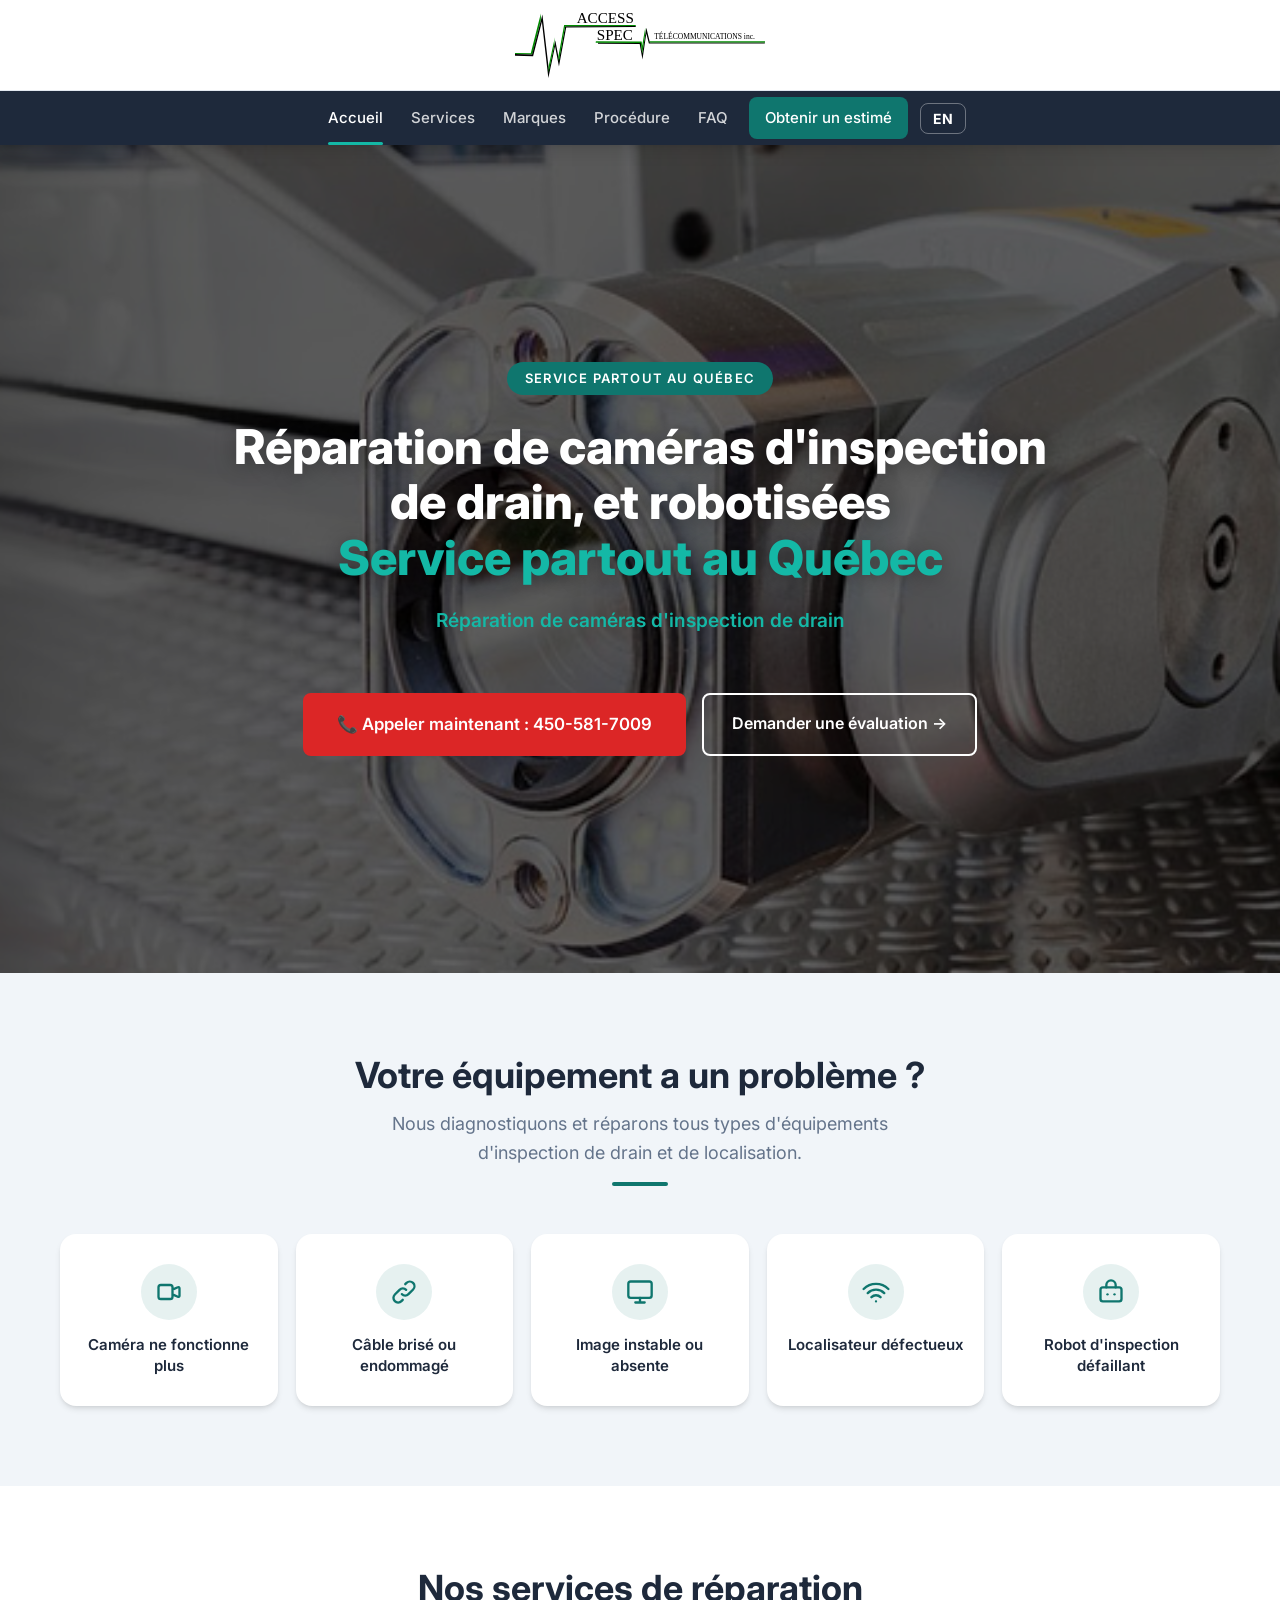
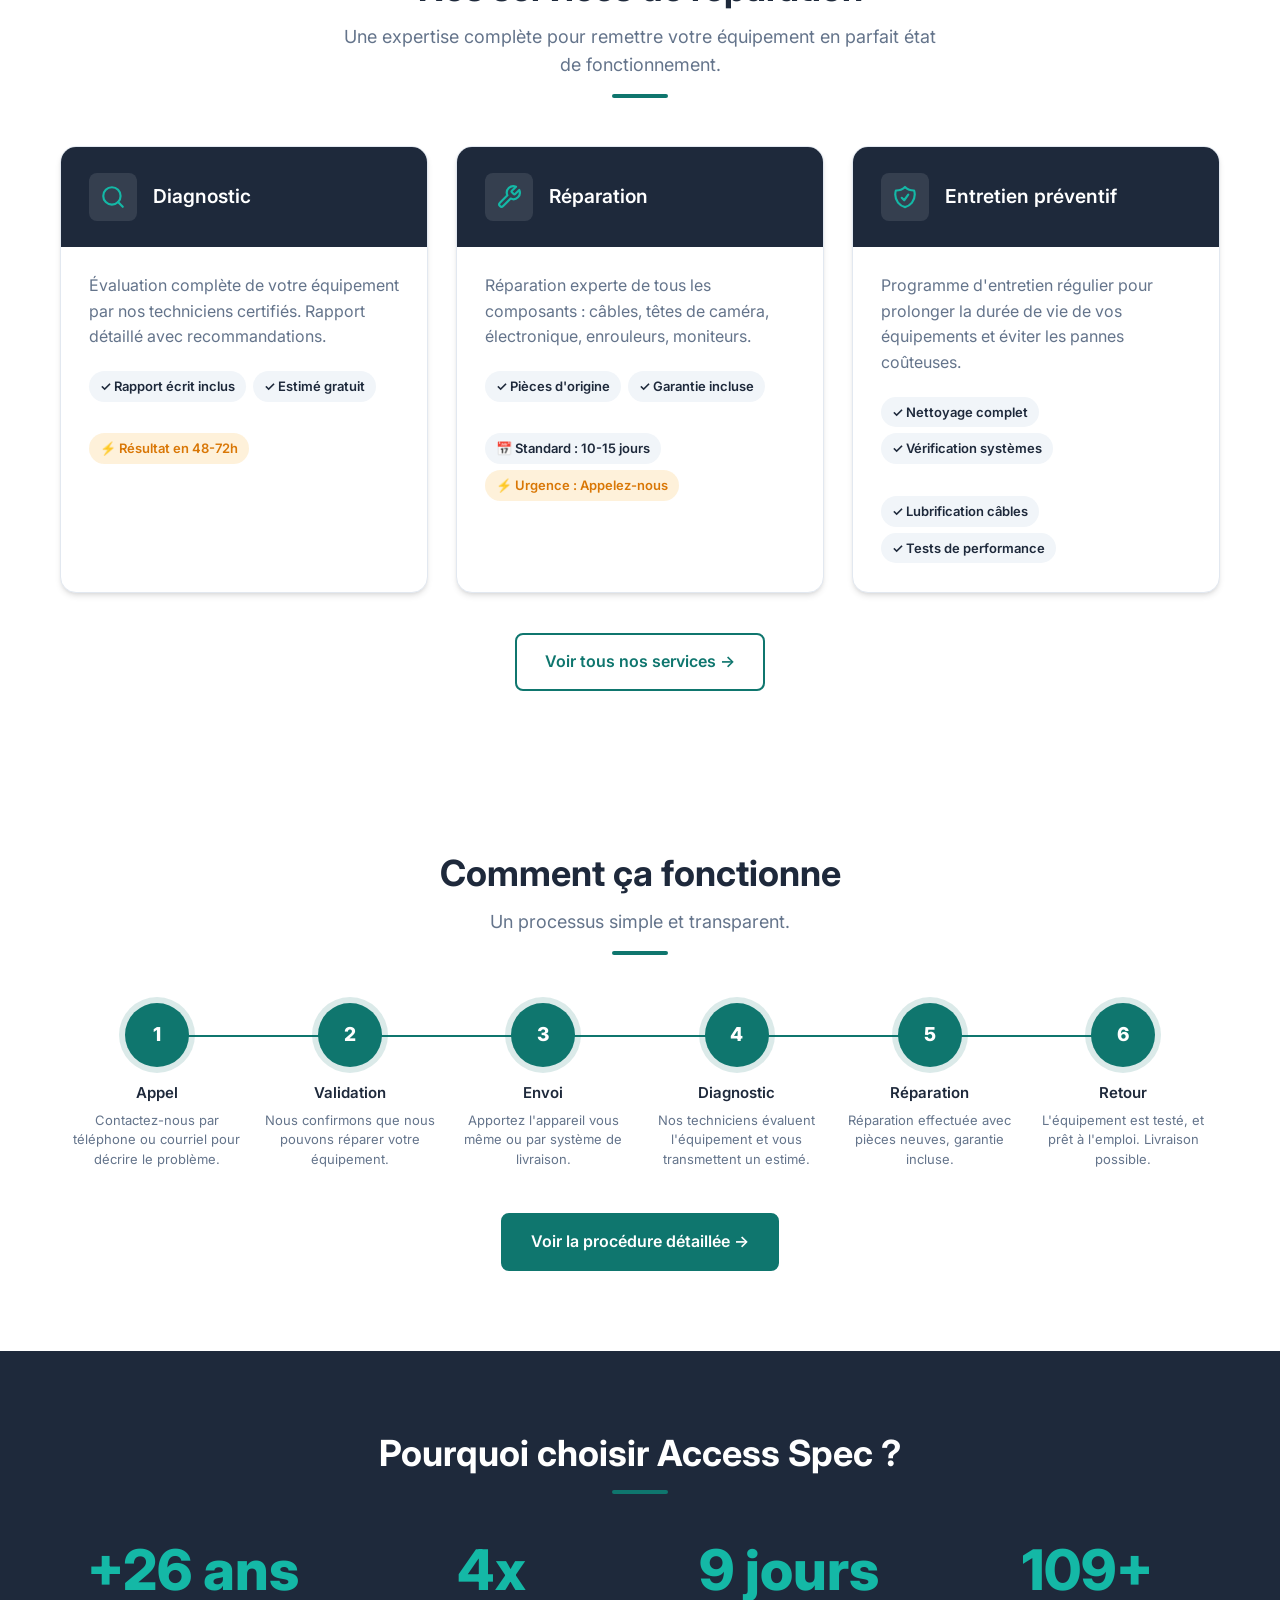
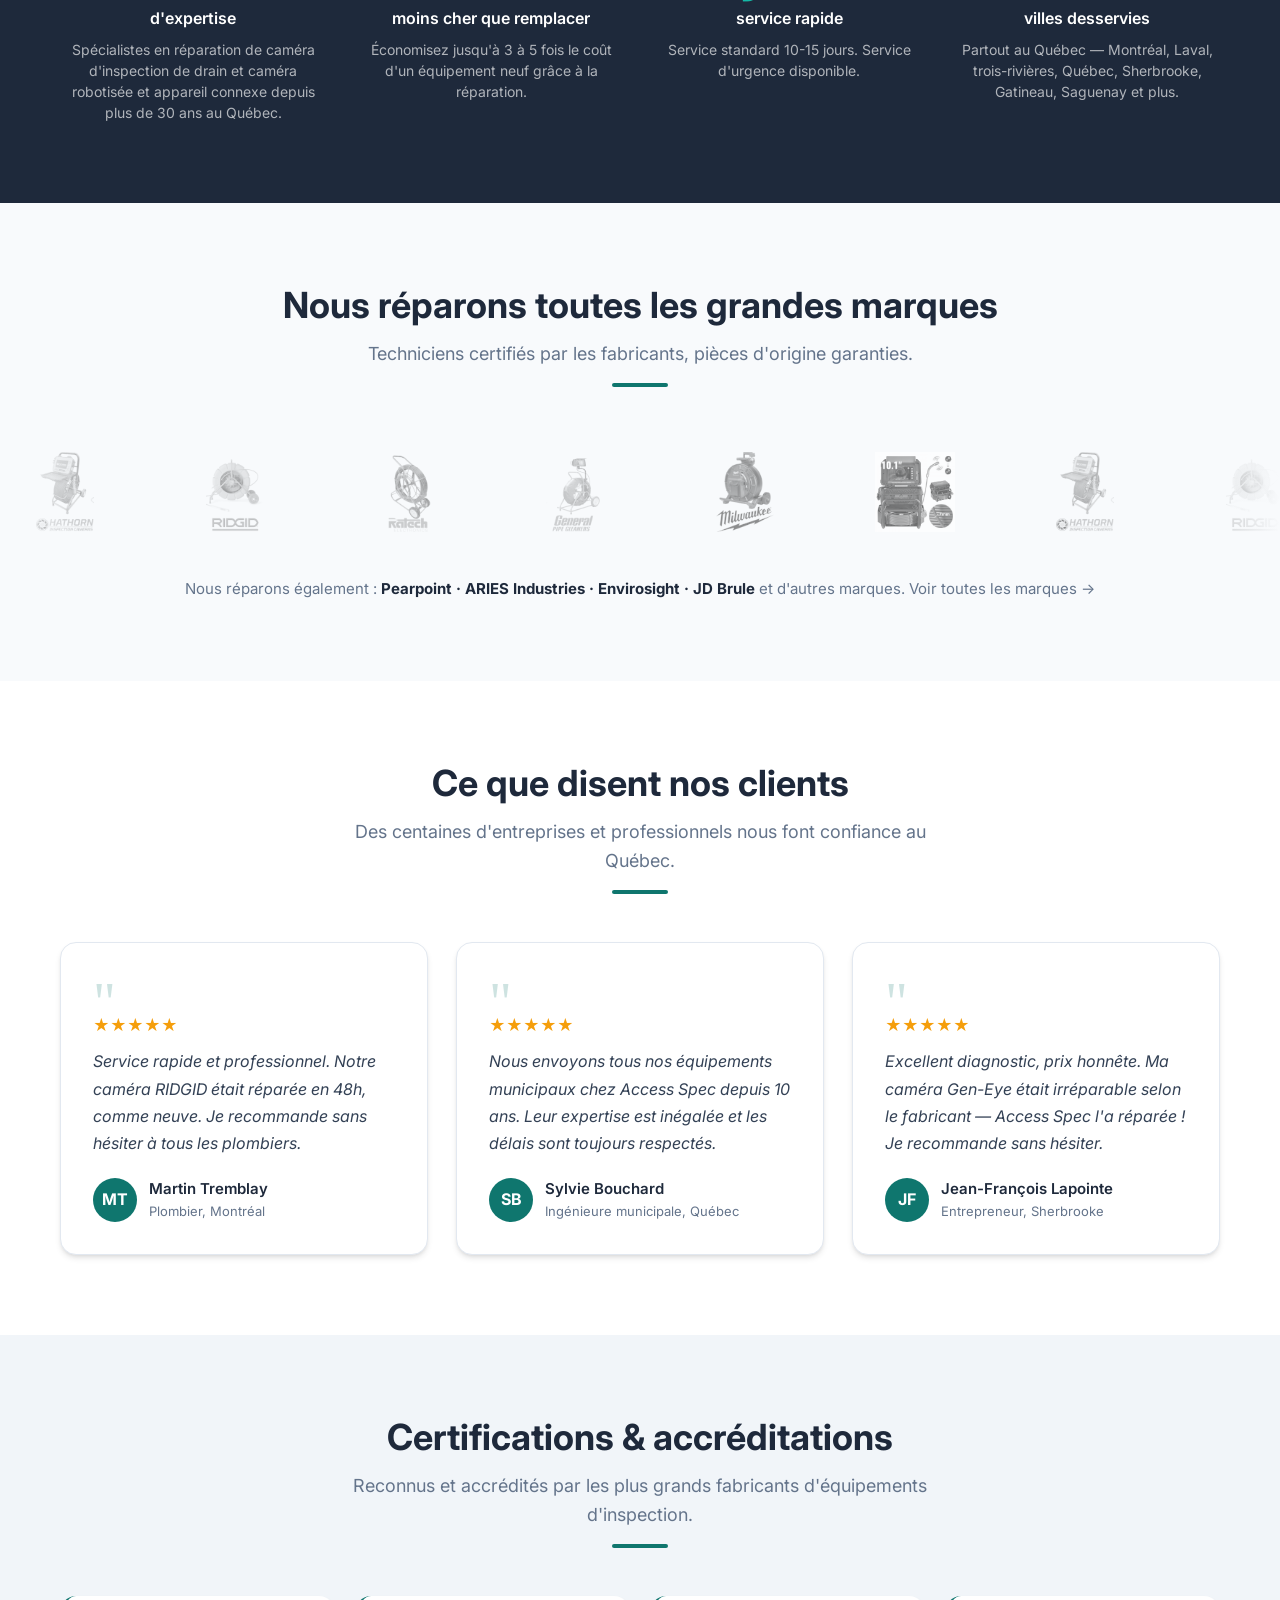
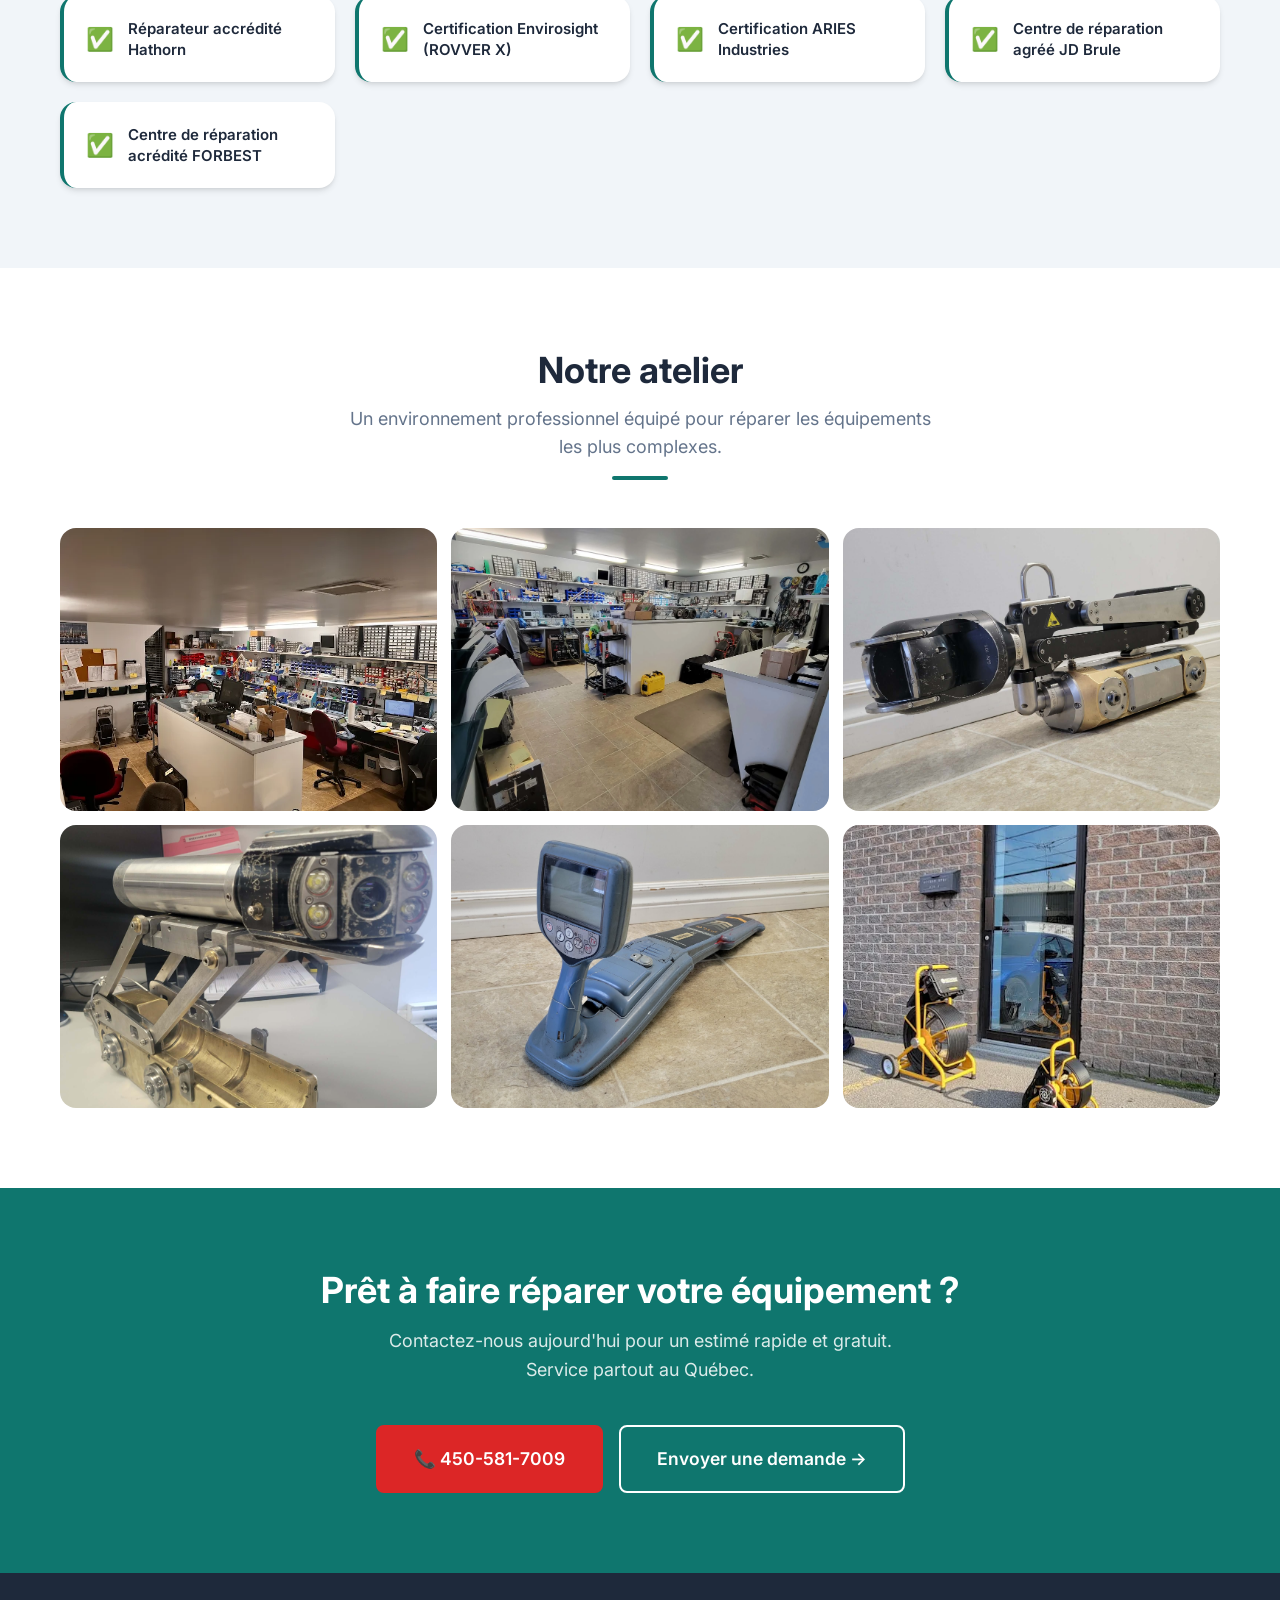
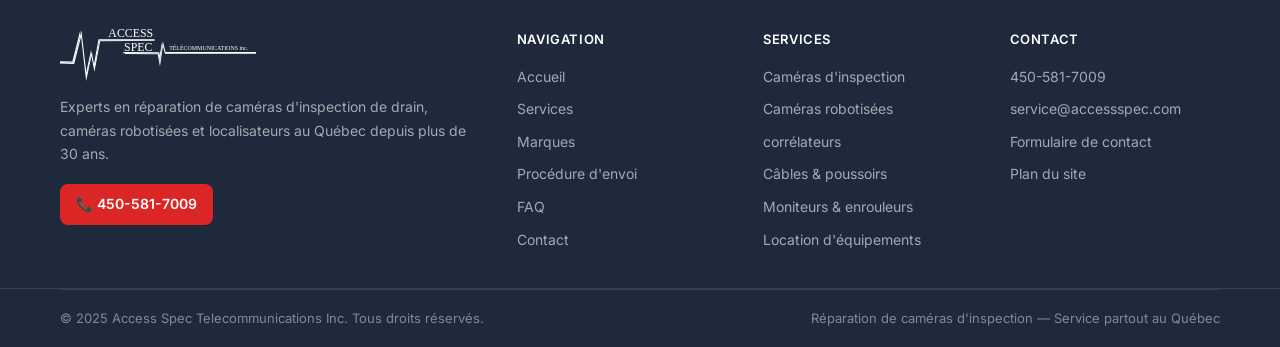
==== commit e95b1f13: "version beta 3" ====
--- a/index.html
+++ b/index.html
@@ -532,7 +532,7 @@
         <h4>Contact</h4>
         <ul>
           <li><a href="tel:4505817009">450-581-7009</a></li>
-          <li><a href="mailto:info@accessspec.com">info@accessspec.com</a></li>
+          <li><a href="mailto:service@accessspec.com">service@accessspec.com</a></li>
           <li><a href="contact.html">Formulaire de contact</a></li>
           <li><a href="sitemap.html">Plan du site</a></li>
         </ul>
@@ -558,7 +558,7 @@
   "description": "Réparation professionnelle de caméras d'inspection de drain, caméras robotisées et localisateurs de radiodétection. Service partout au Québec depuis plus de 30 ans.",
   "url": "https://www.accessspec.com",
   "telephone": "+14505817009",
-  "email": "info@accessspec.com",
+  "email": "service@accessspec.com",
   "logo": "https://www.accessspec.com/assets/logoAccessSpec.svg",
   "image": "https://www.accessspec.com/assets/inspection-rovion.jpg",
   "address": {
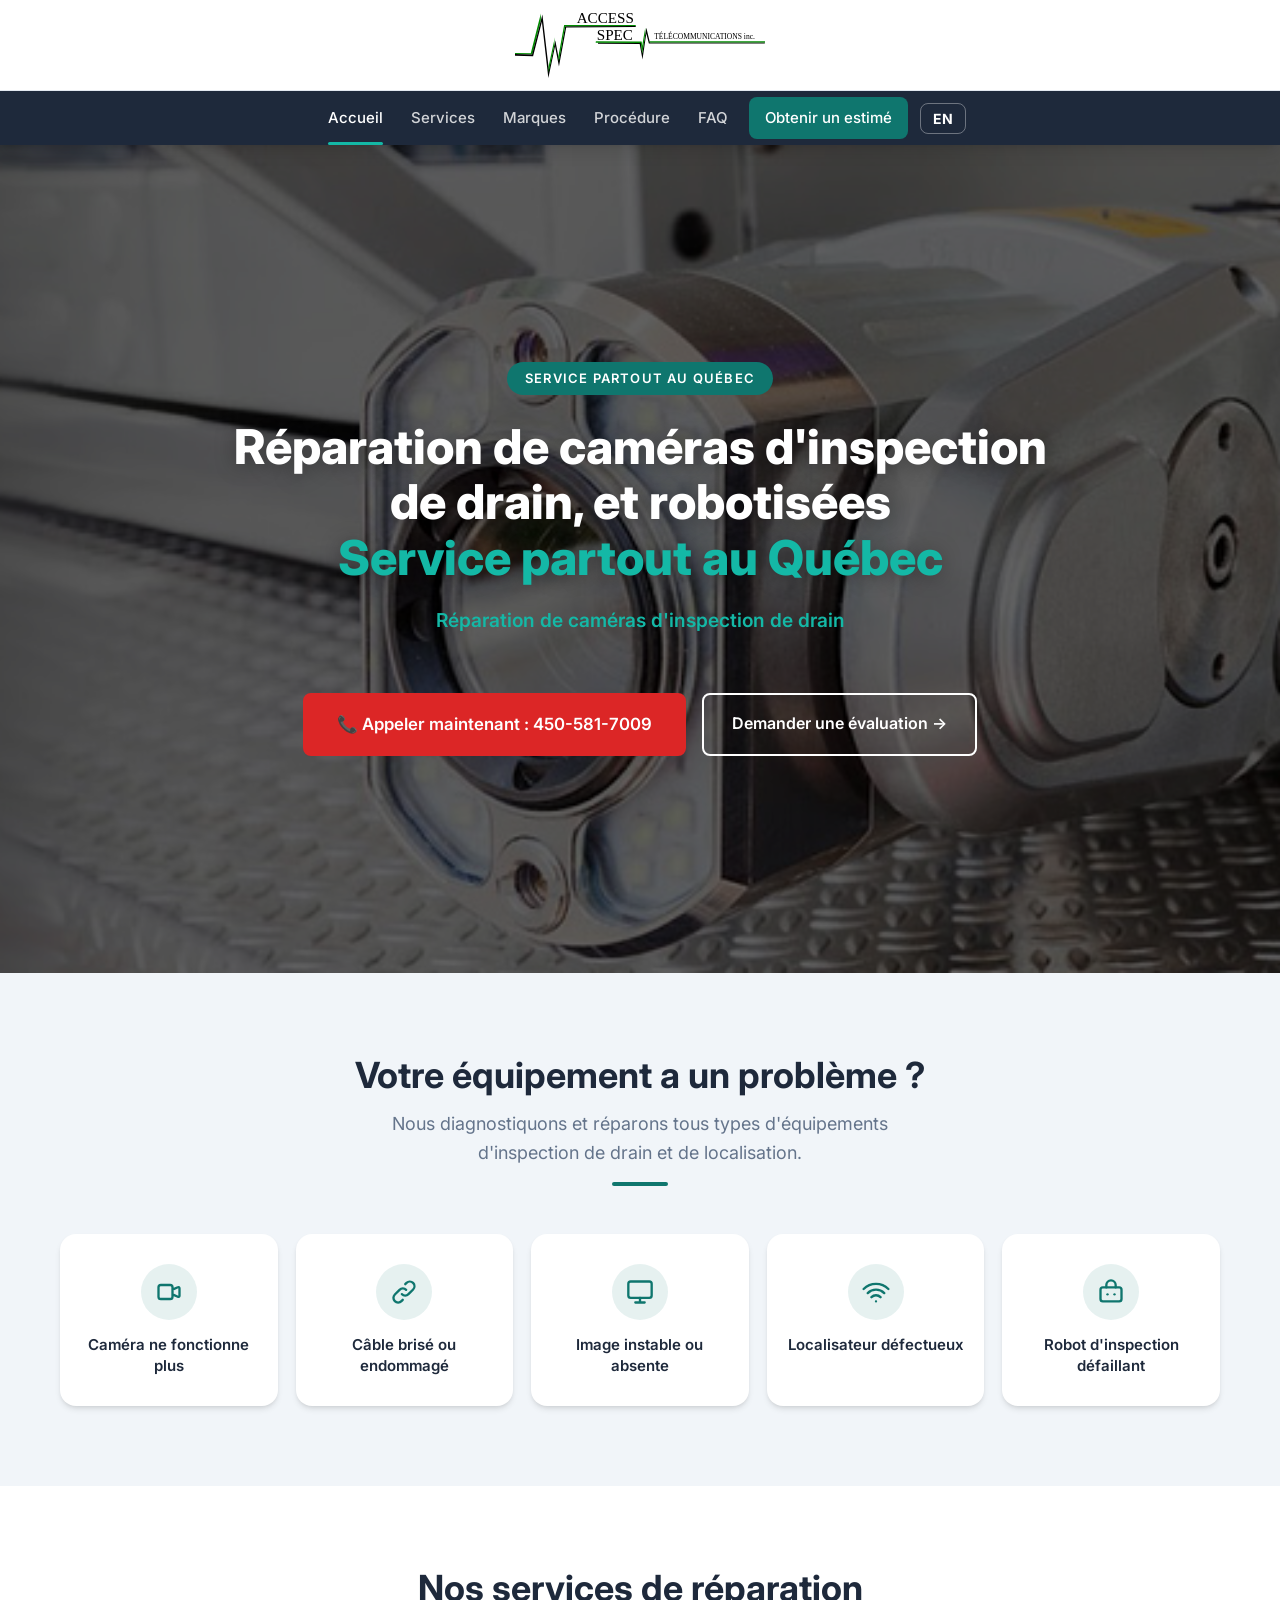
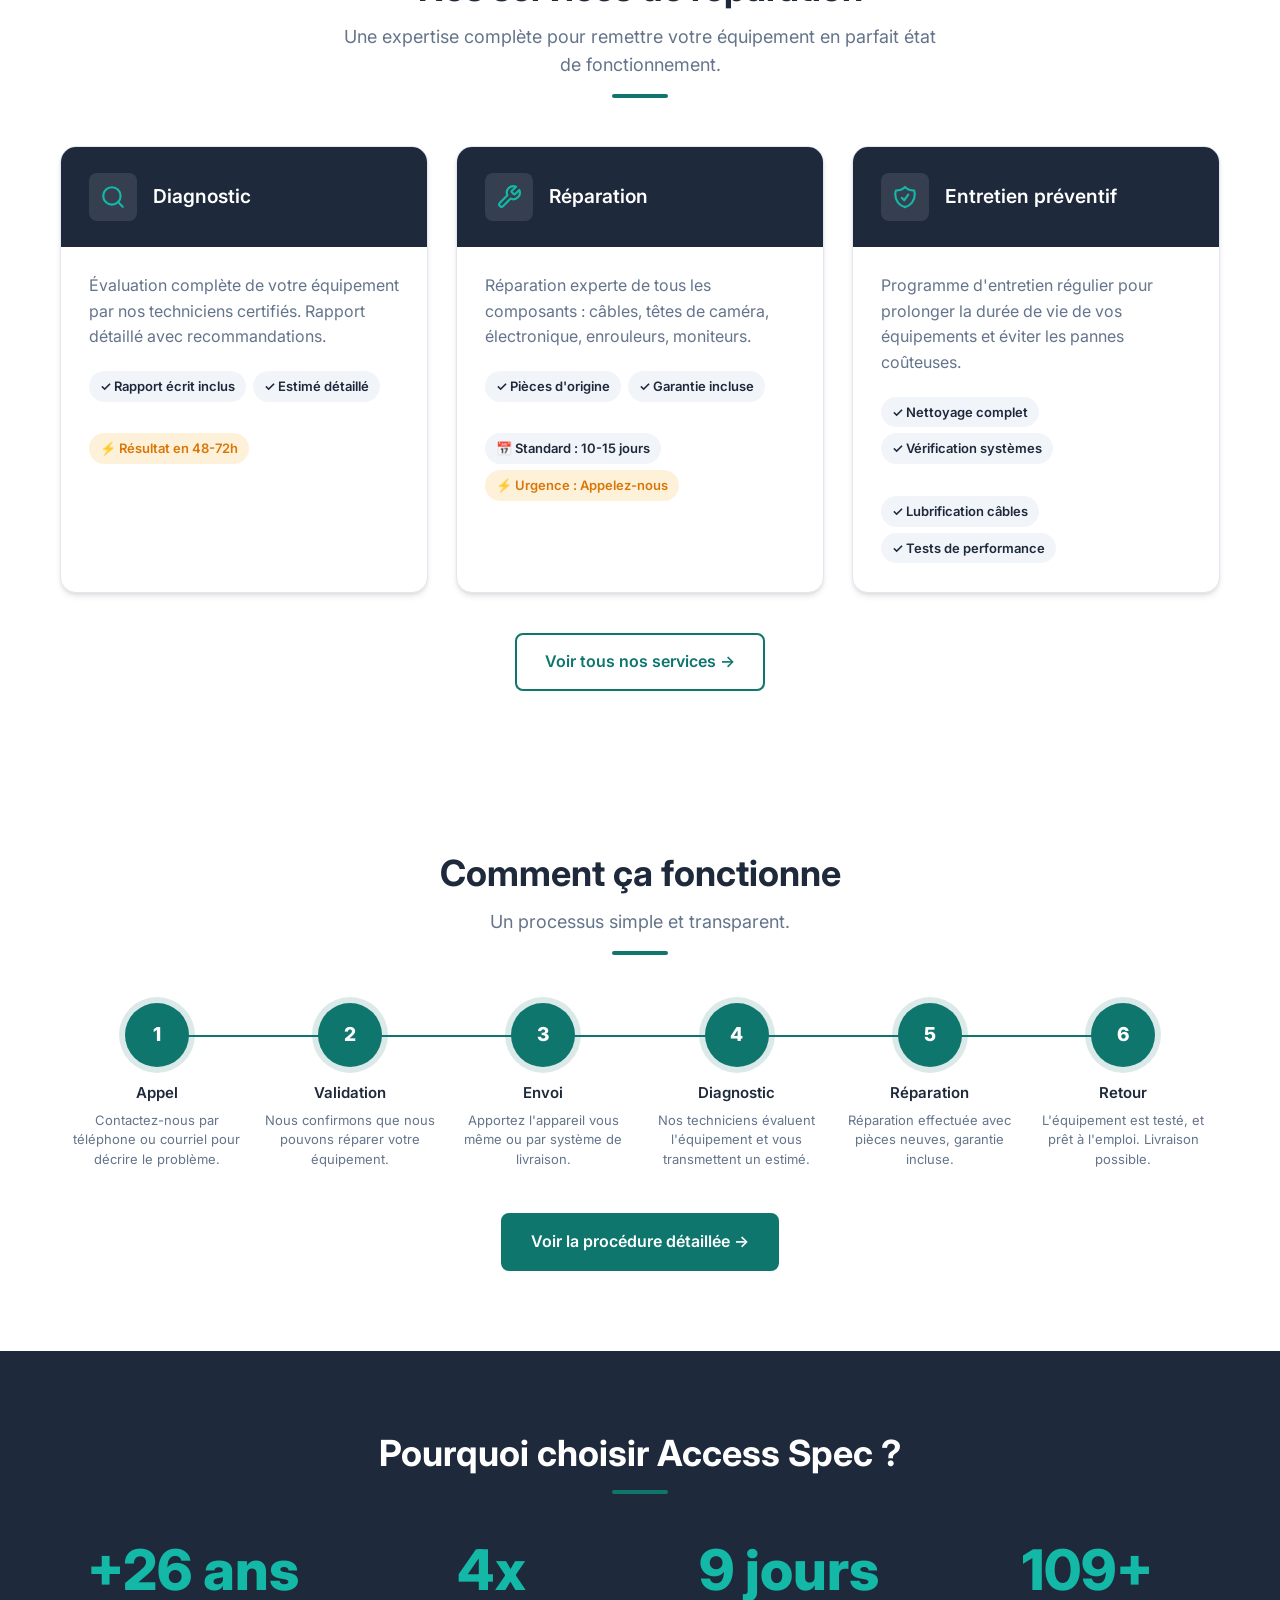
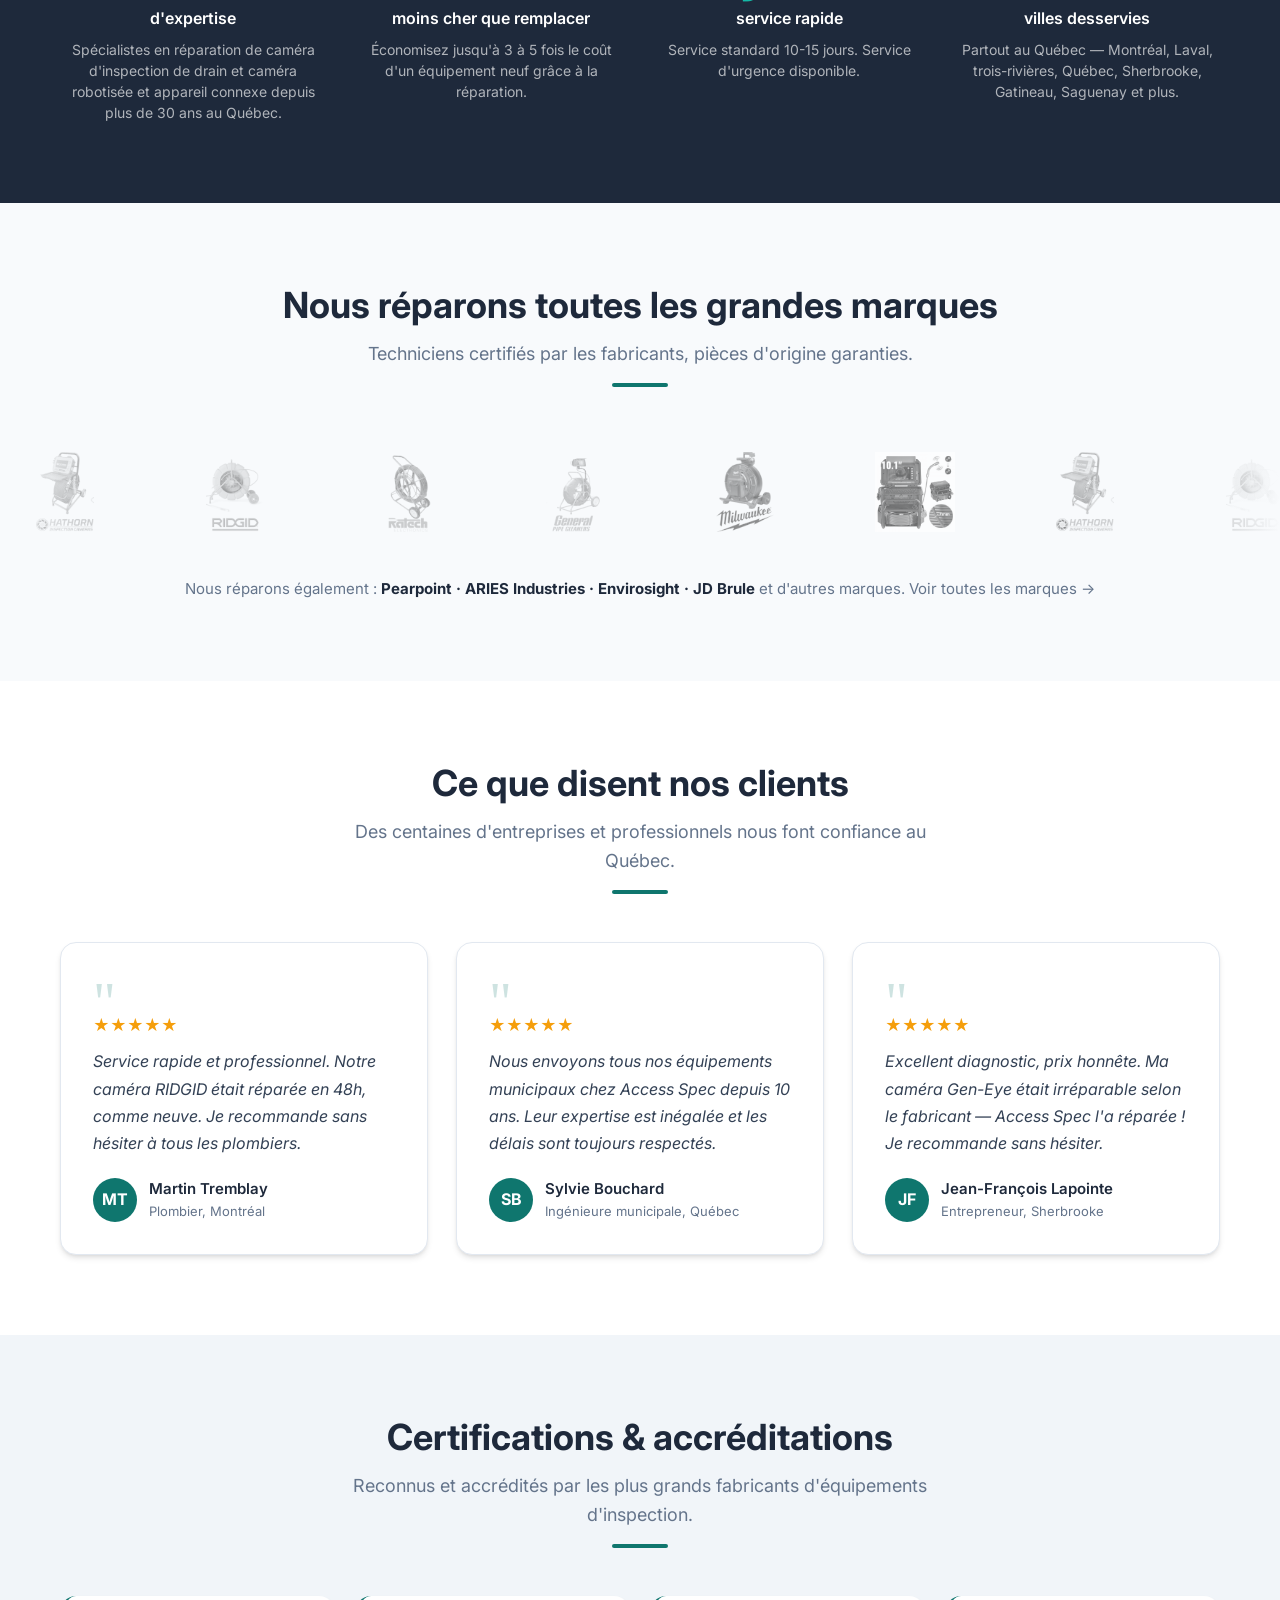
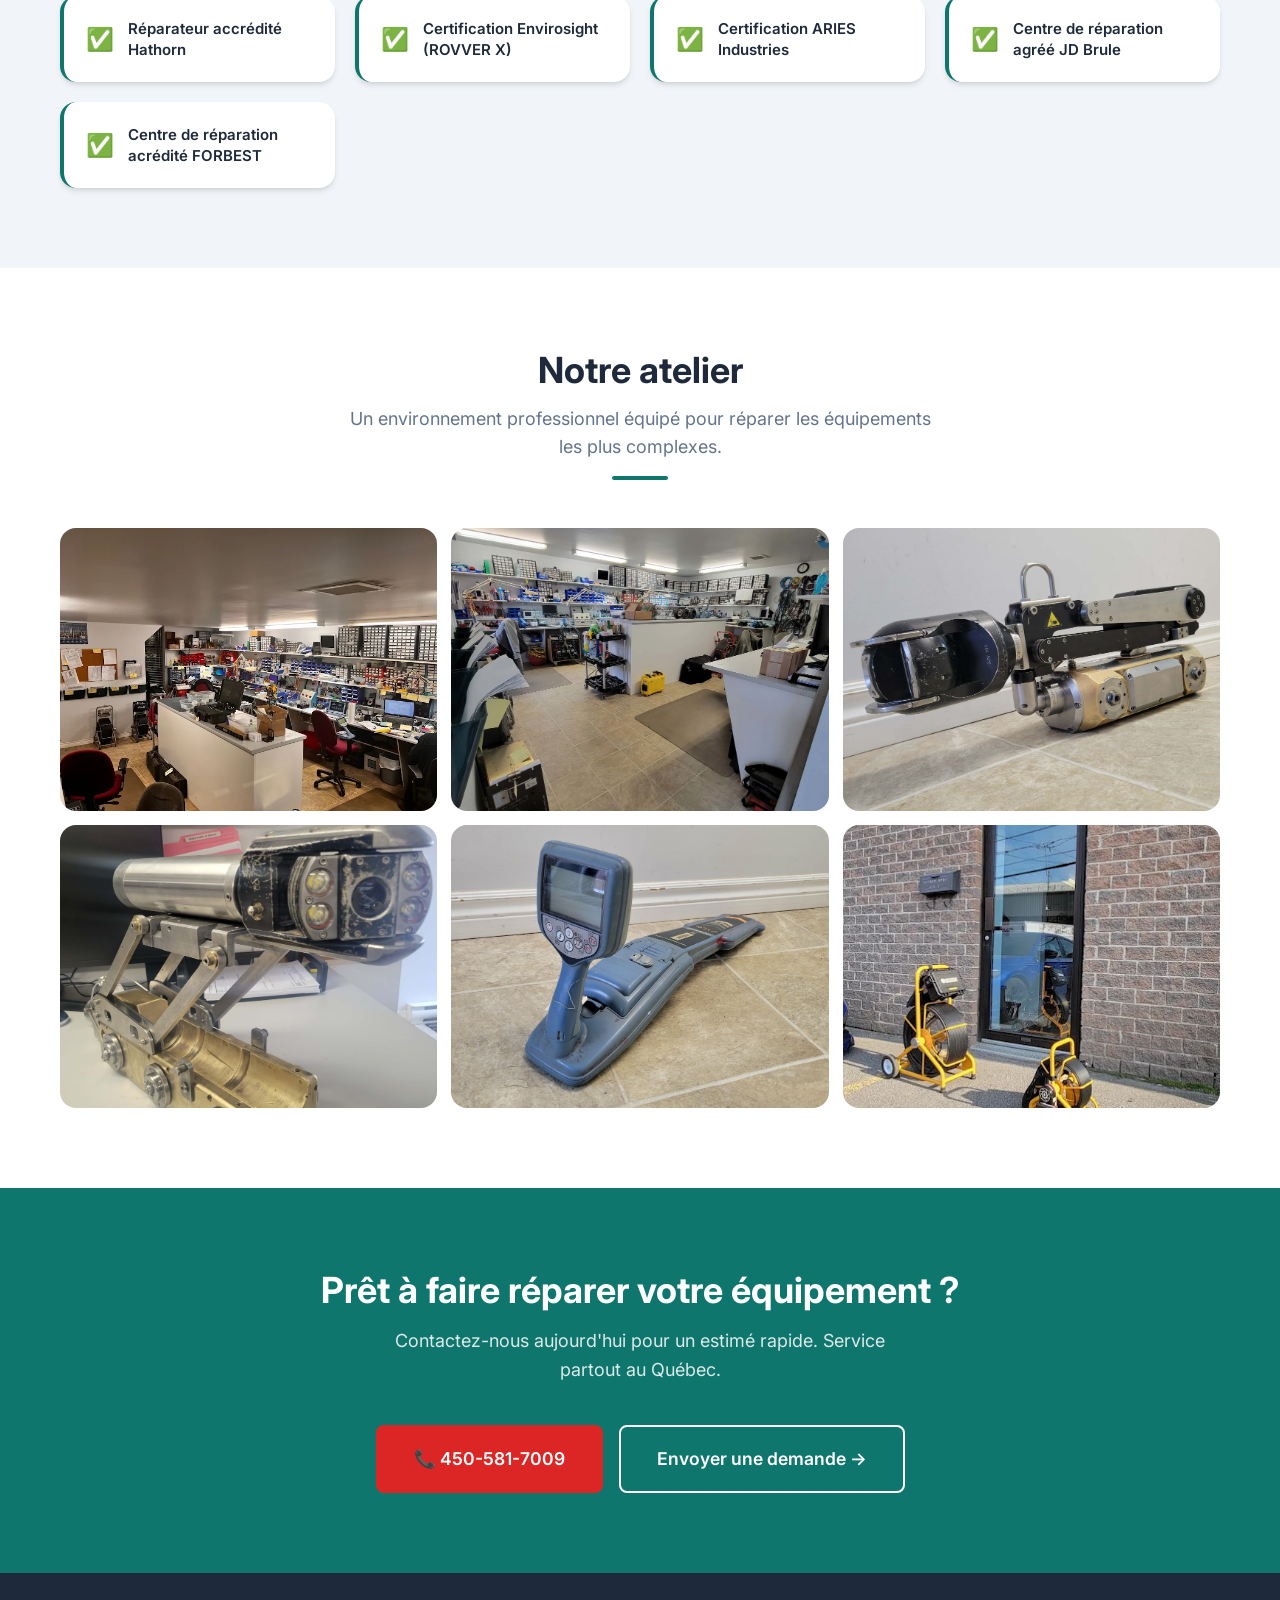
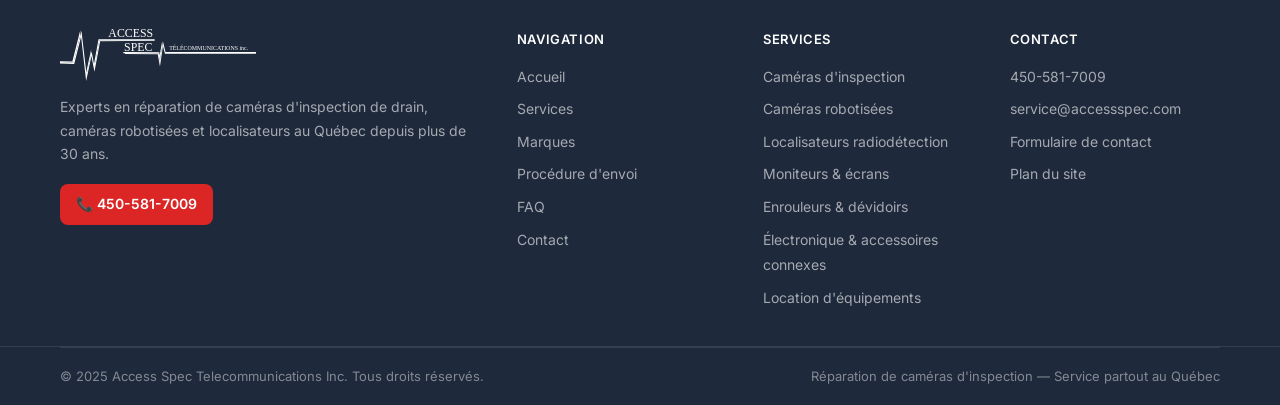
==== commit 0d3781c4: "version préfinal 1" ====
--- a/index.html
+++ b/index.html
@@ -152,7 +152,7 @@
           <div class="service-card-body">
             <p>Évaluation complète de votre équipement par nos techniciens certifiés. Rapport détaillé avec recommandations.</p>
             <span class="svc-badge">✓ Rapport écrit inclus</span>
-            <span class="svc-badge">✓ Estimé gratuit</span>
+            <span class="svc-badge">✓ Estimé détaillé</span>
             <br><br>
             <span class="svc-badge urgent">⚡ Résultat en 48-72h</span>
           </div>
@@ -478,7 +478,7 @@
   <section class="cta-section" aria-labelledby="cta-heading">
     <div class="container">
       <h2 id="cta-heading" data-i18n="cta-title">Prêt à faire réparer votre équipement ?</h2>
-      <p data-i18n="cta-sub">Contactez-nous aujourd'hui pour un estimé rapide et gratuit. Service partout au Québec.</p>
+      <p data-i18n="cta-sub">Contactez-nous aujourd'hui pour un estimé rapide. Service partout au Québec.</p>
       <div class="cta-buttons">
         <a href="tel:4505817009" class="btn btn-phone btn-lg" aria-label="Appeler Access Spec au 450-581-7009" data-i18n="cta-btn-tel">📞 450-581-7009</a>
         <a href="contact.html?type=reparabilite"  class="btn btn-outline  btn-lg" aria-label="Envoyer une demande de réparation" data-i18n="cta-btn-form">Envoyer une demande →</a>
@@ -521,11 +521,12 @@
         <h4>Services</h4>
         <ul>
           <li><a href="services.html">Caméras d'inspection</a></li>
-          <li><a href="services.html">Caméras robotisées</a></li>
-          <li><a href="services.html">corrélateurs</a></li>
-          <li><a href="services.html">Câbles &amp; poussoirs</a></li>
-          <li><a href="services.html">Moniteurs &amp; enrouleurs</a></li>
-          <li><a href="procedure.html">Location d'équipements</a></li>
+          <li><a href="services.html#cameras-robotisees">Caméras robotisées</a></li>
+          <li><a href="services.html#localisateurs">Localisateurs radiodétection</a></li>
+          <li><a href="services.html#moniteurs">Moniteurs & écrans</a></li>
+          <li><a href="services.html#enrouleurs">Enrouleurs & dévidoirs</a></li>
+          <li><a href="services.html#electronique">Électronique & accessoires connexes</a></li>
+          <li><a href="procedure.html#location">Location d'équipements</a></li>
         </ul>
       </div>
       <div class="footer-col">
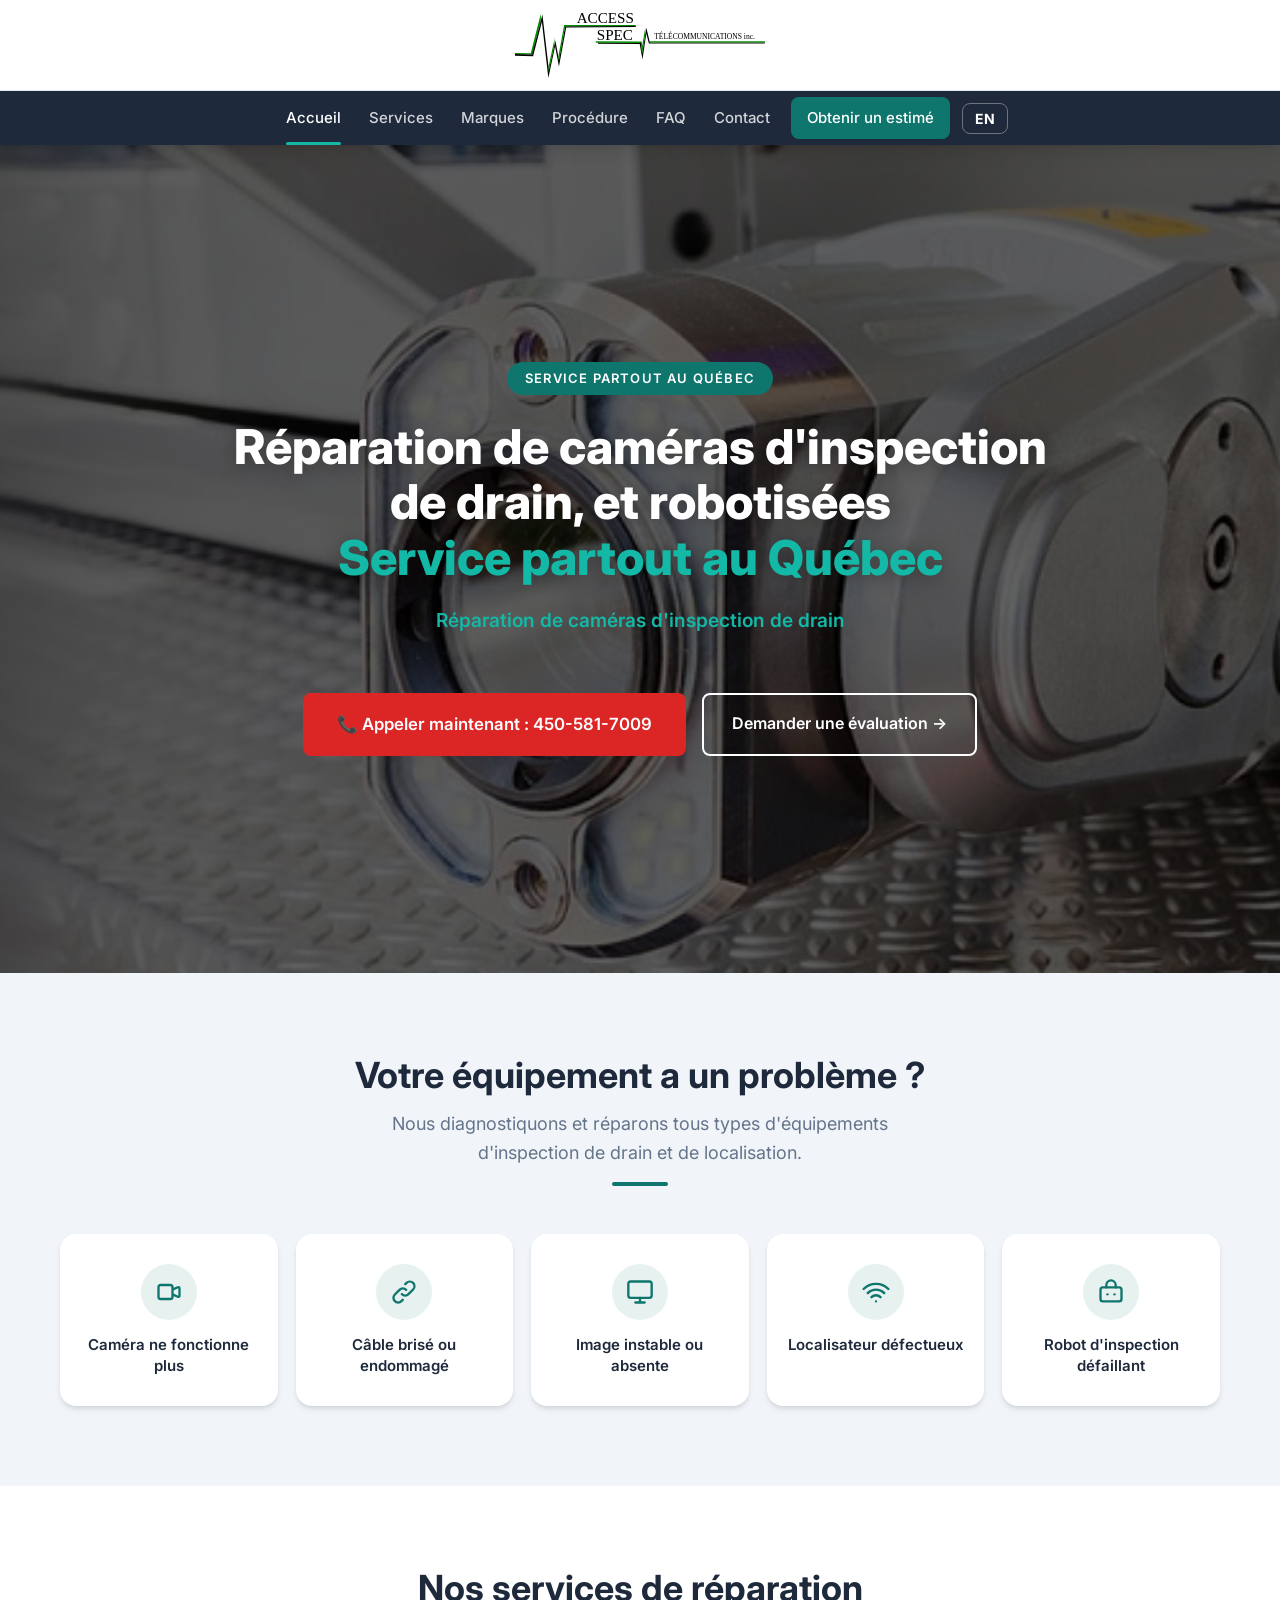
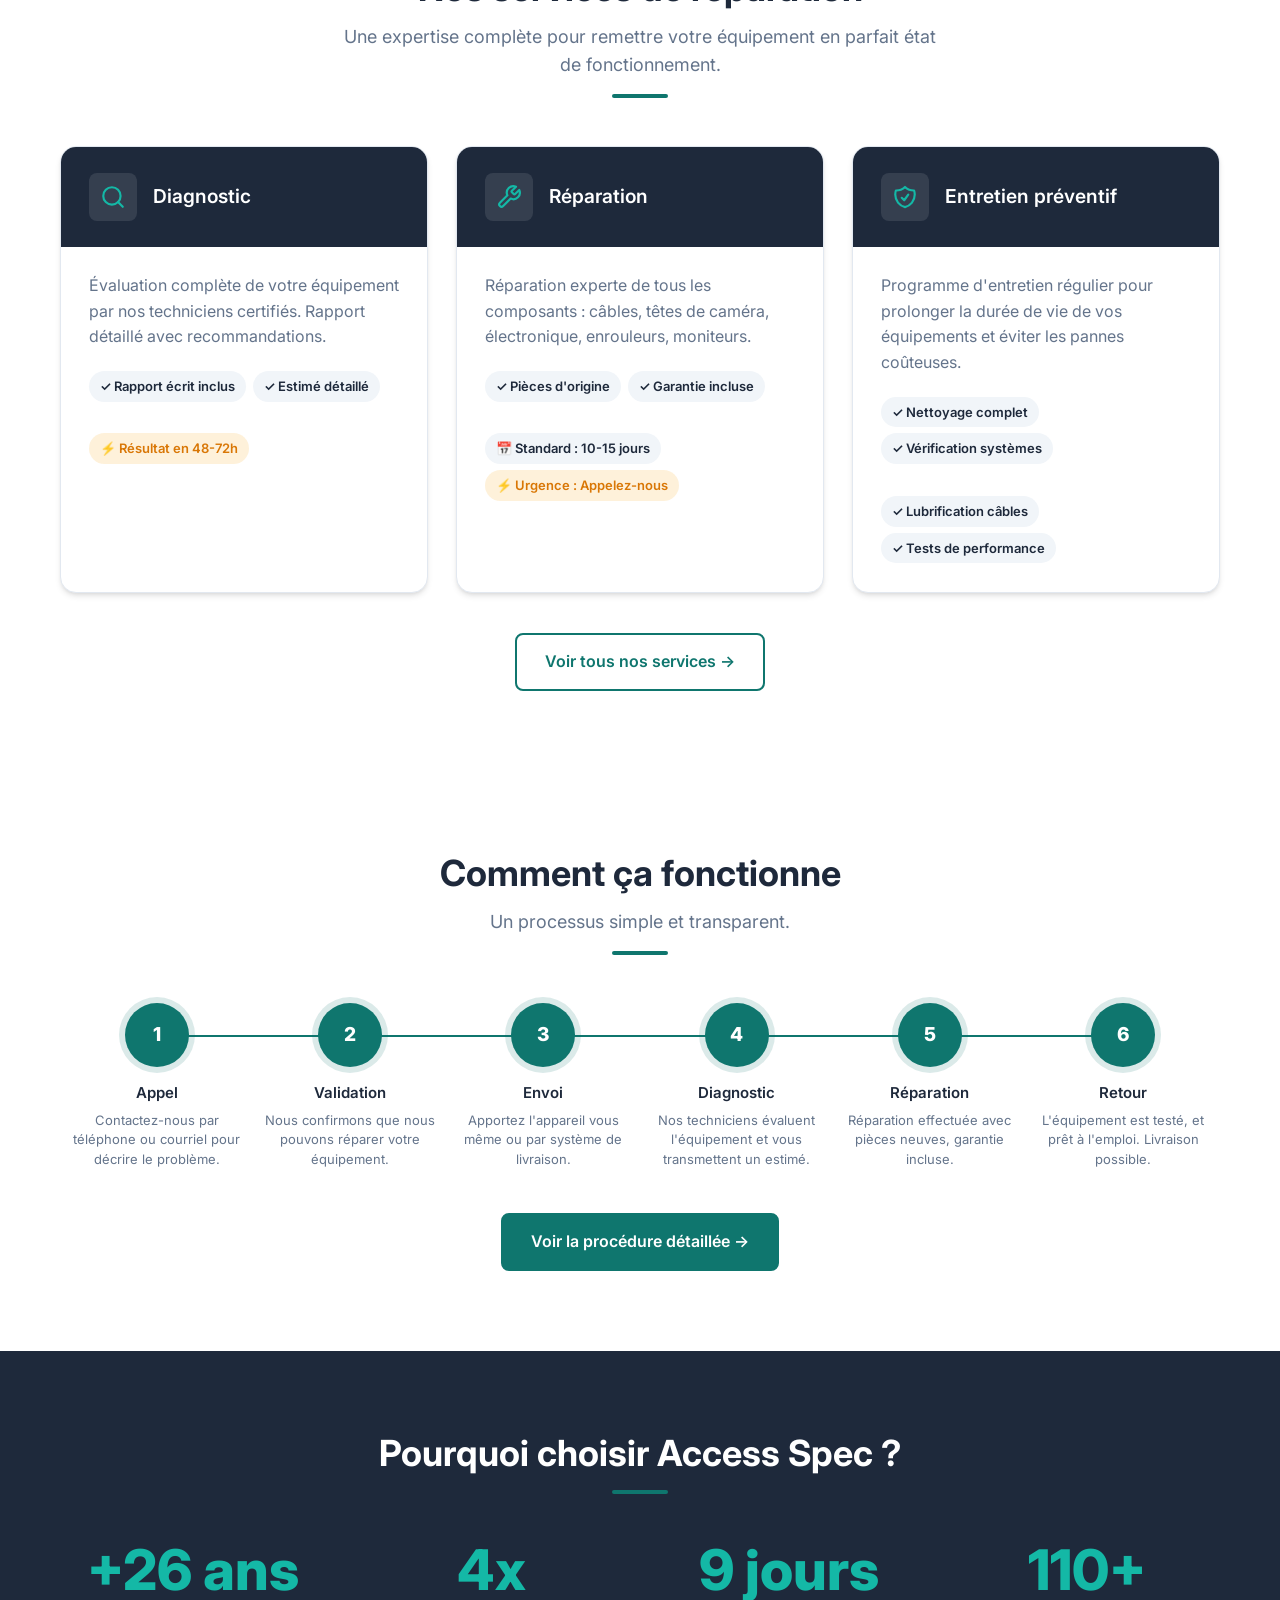
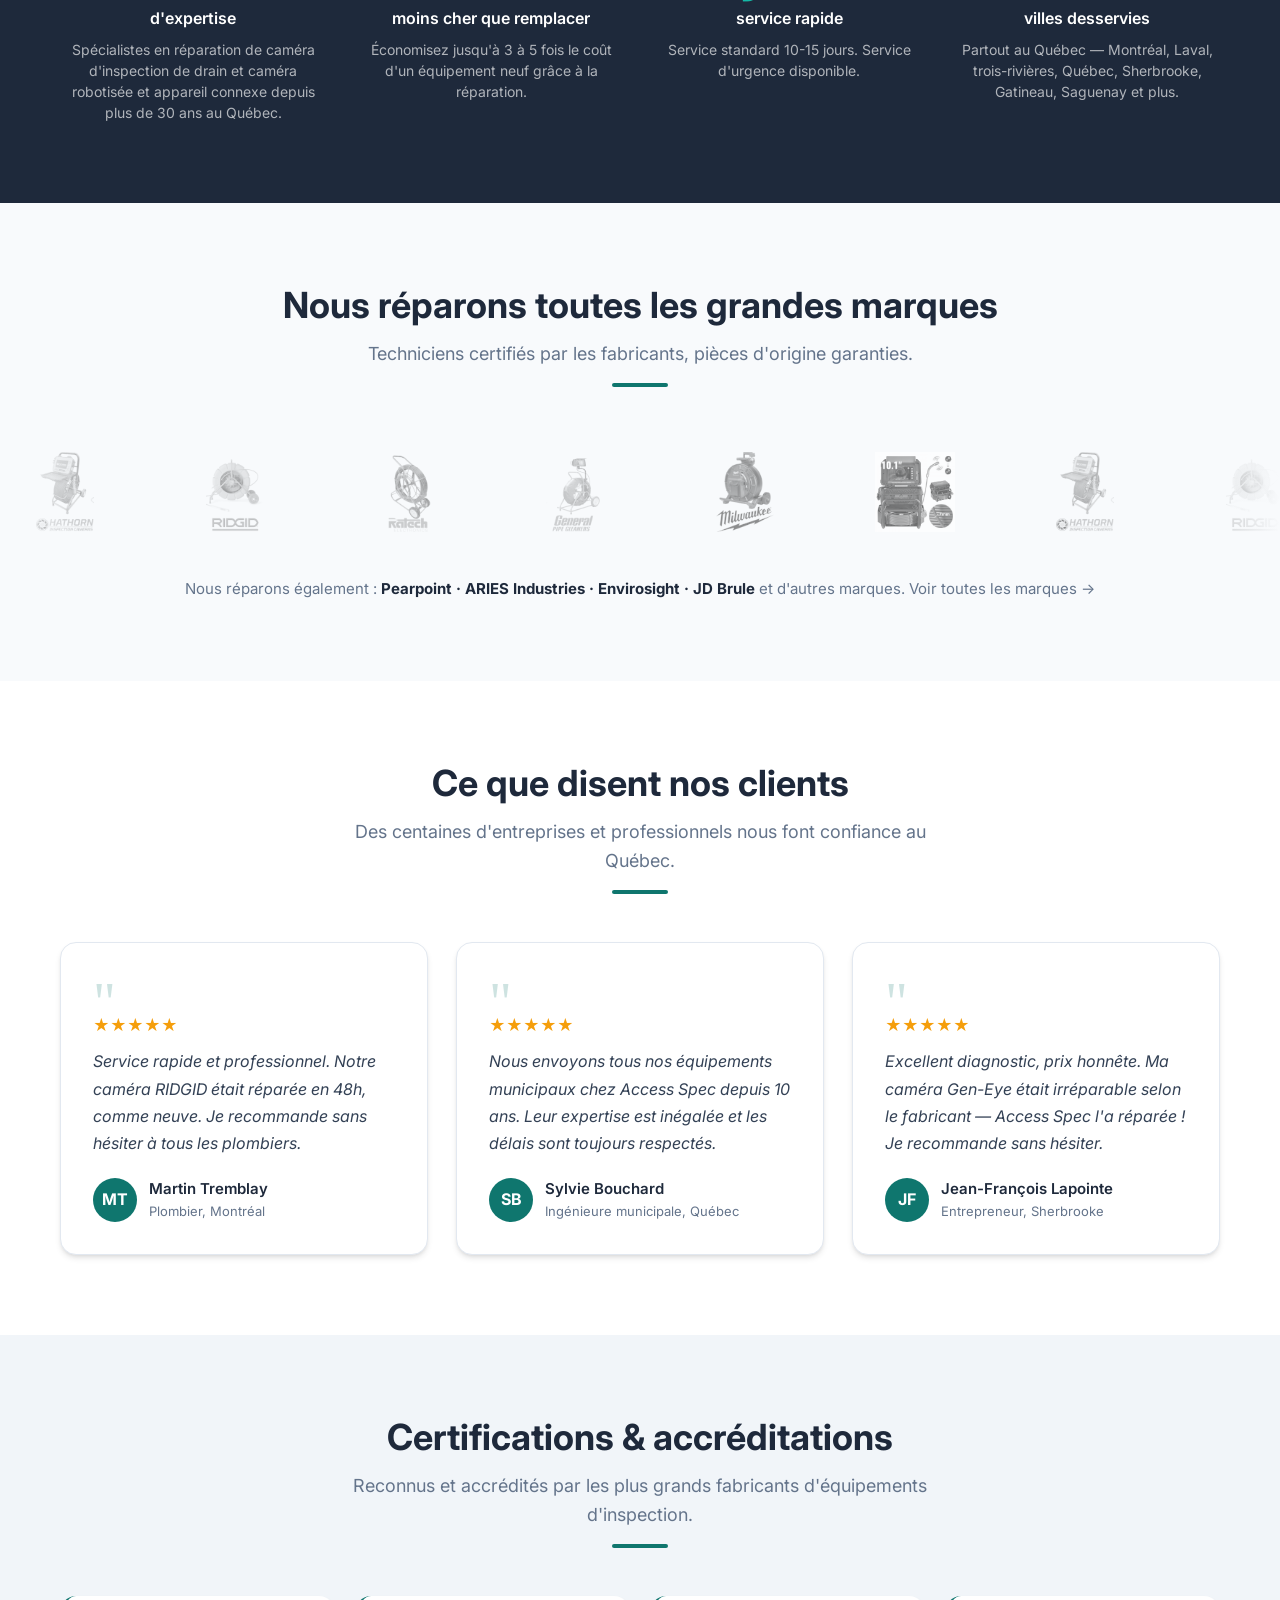
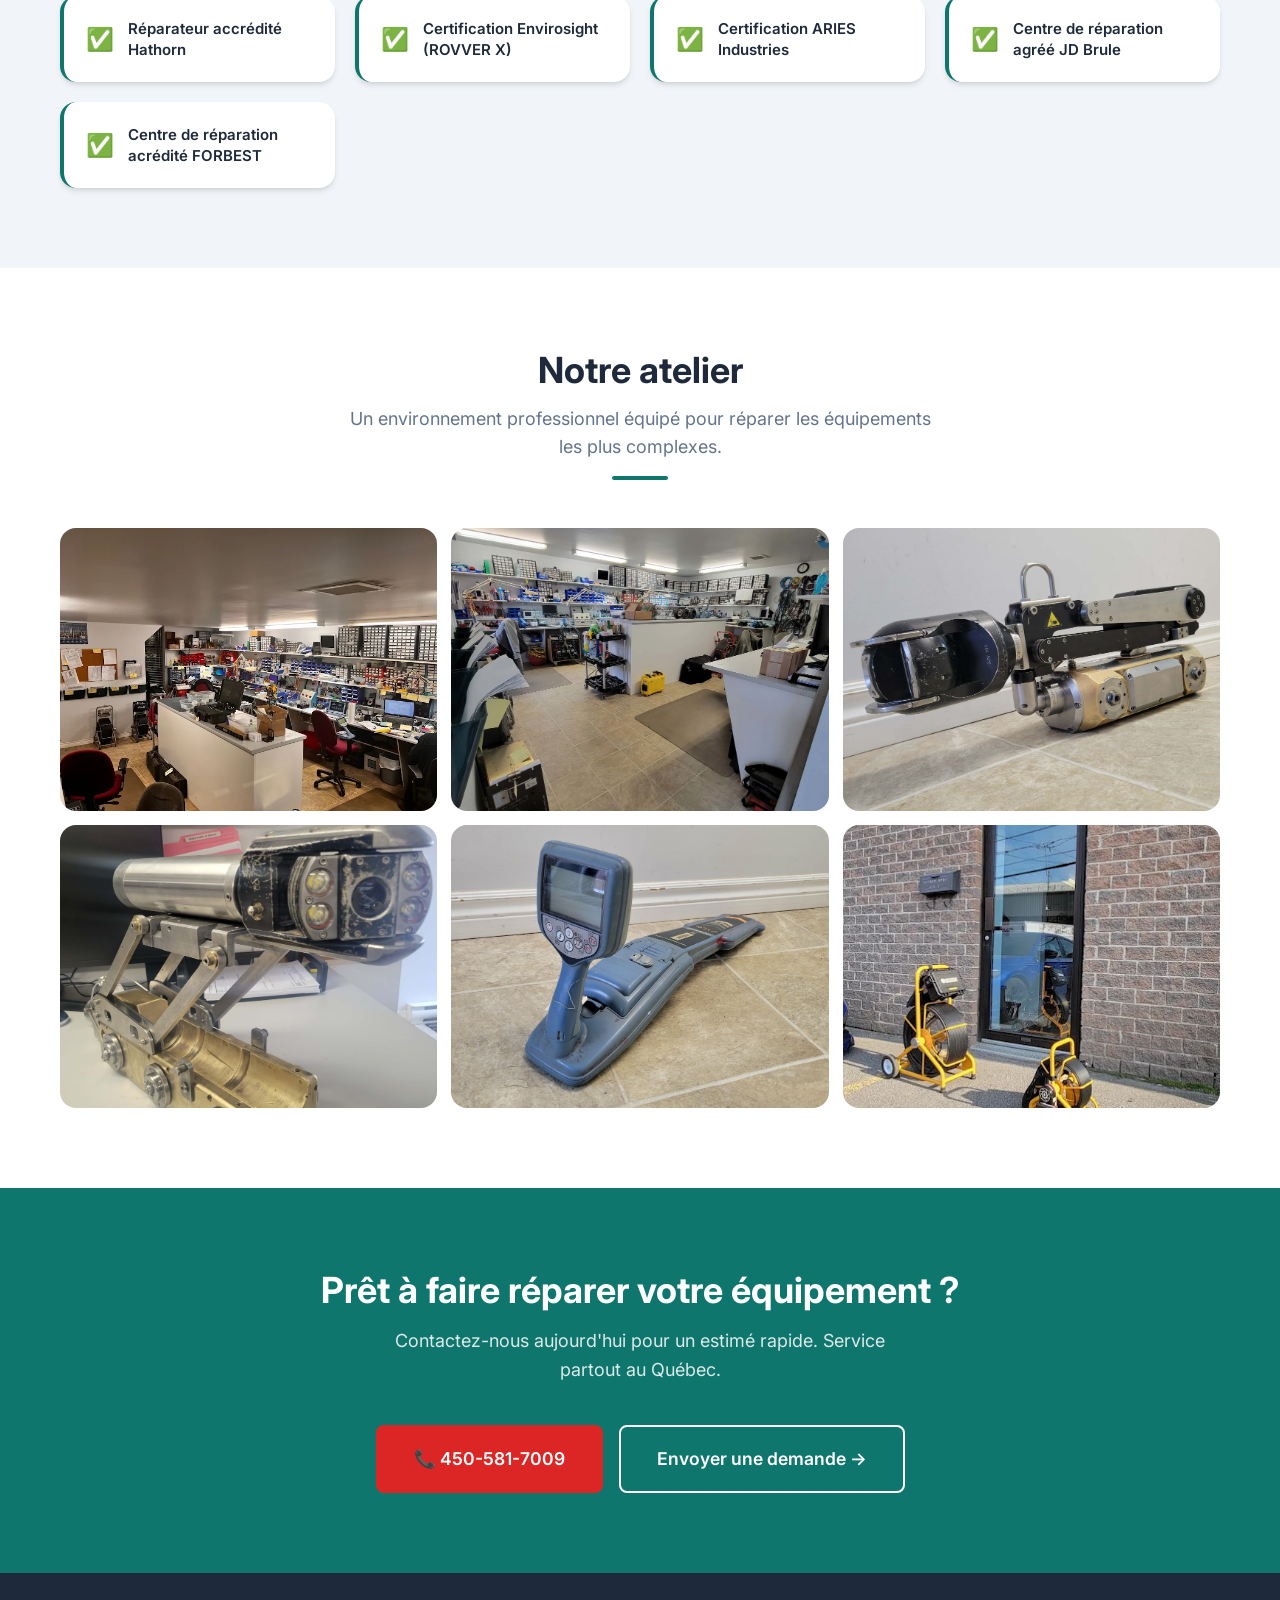
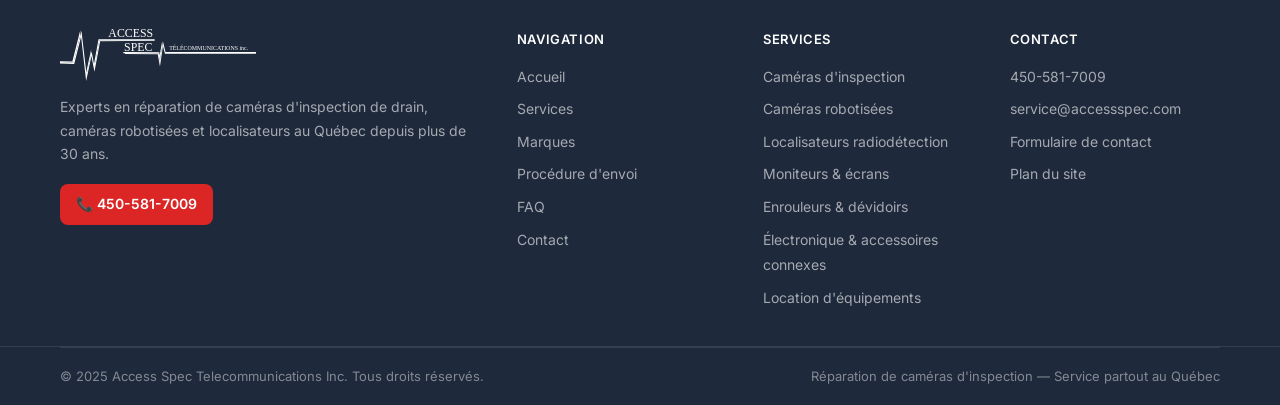
==== commit 5a381518: "BETA FINAL 1.2" ====
--- a/index.html
+++ b/index.html
@@ -41,6 +41,7 @@
         <li><a href="marques.html"   class="nav-link" data-i18n="nav-marques">Marques</a></li>
         <li><a href="procedure.html" class="nav-link" data-i18n="nav-proc">Procédure</a></li>
         <li><a href="faq.html"       class="nav-link" data-i18n="nav-faq">FAQ</a></li>
+        <li><a href="contact.html"   class="nav-link" data-i18n="nav-contact-simple">Contact</a></li>
         <li><a href="contact.html"   class="nav-link cta-nav" data-i18n="nav-contact">Obtenir un estimé</a></li>
         <li><button class="lang-btn" id="lang-btn" aria-label="Switch to English">EN</button></li>
       </ul>
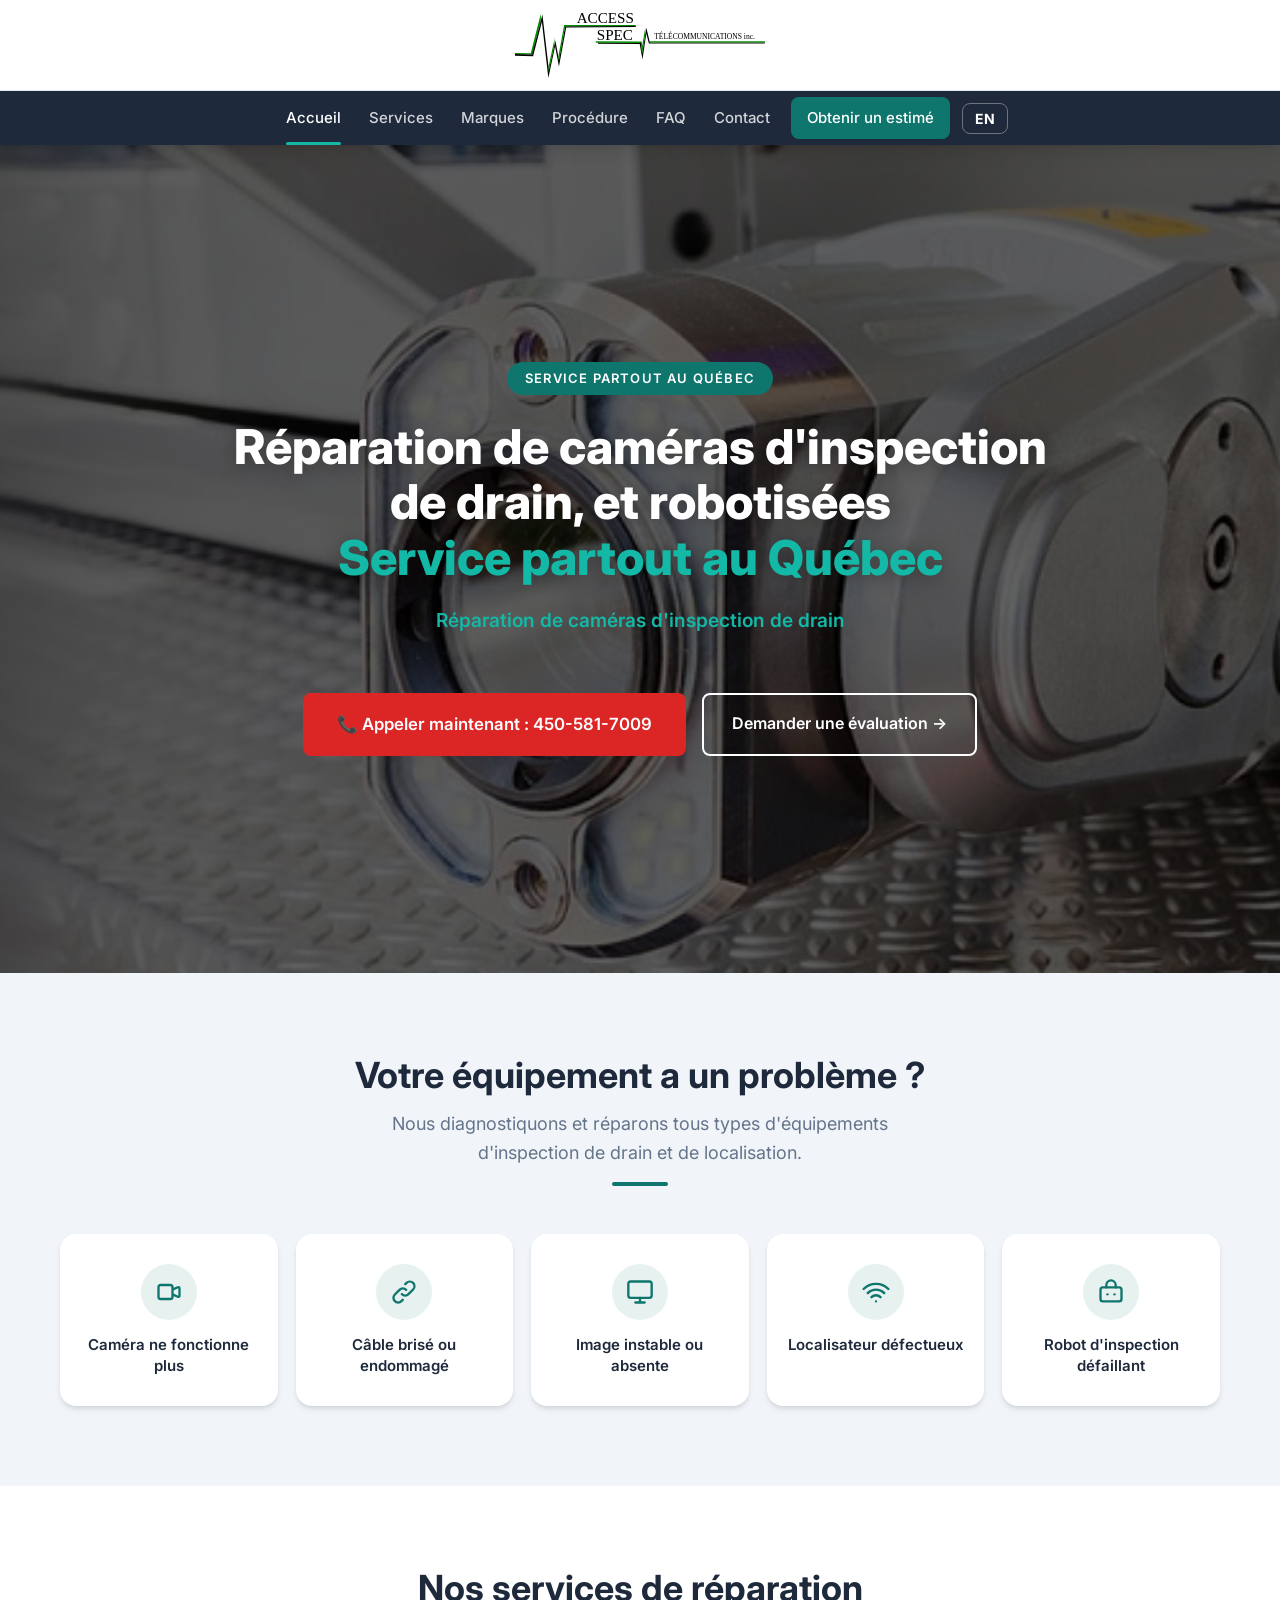
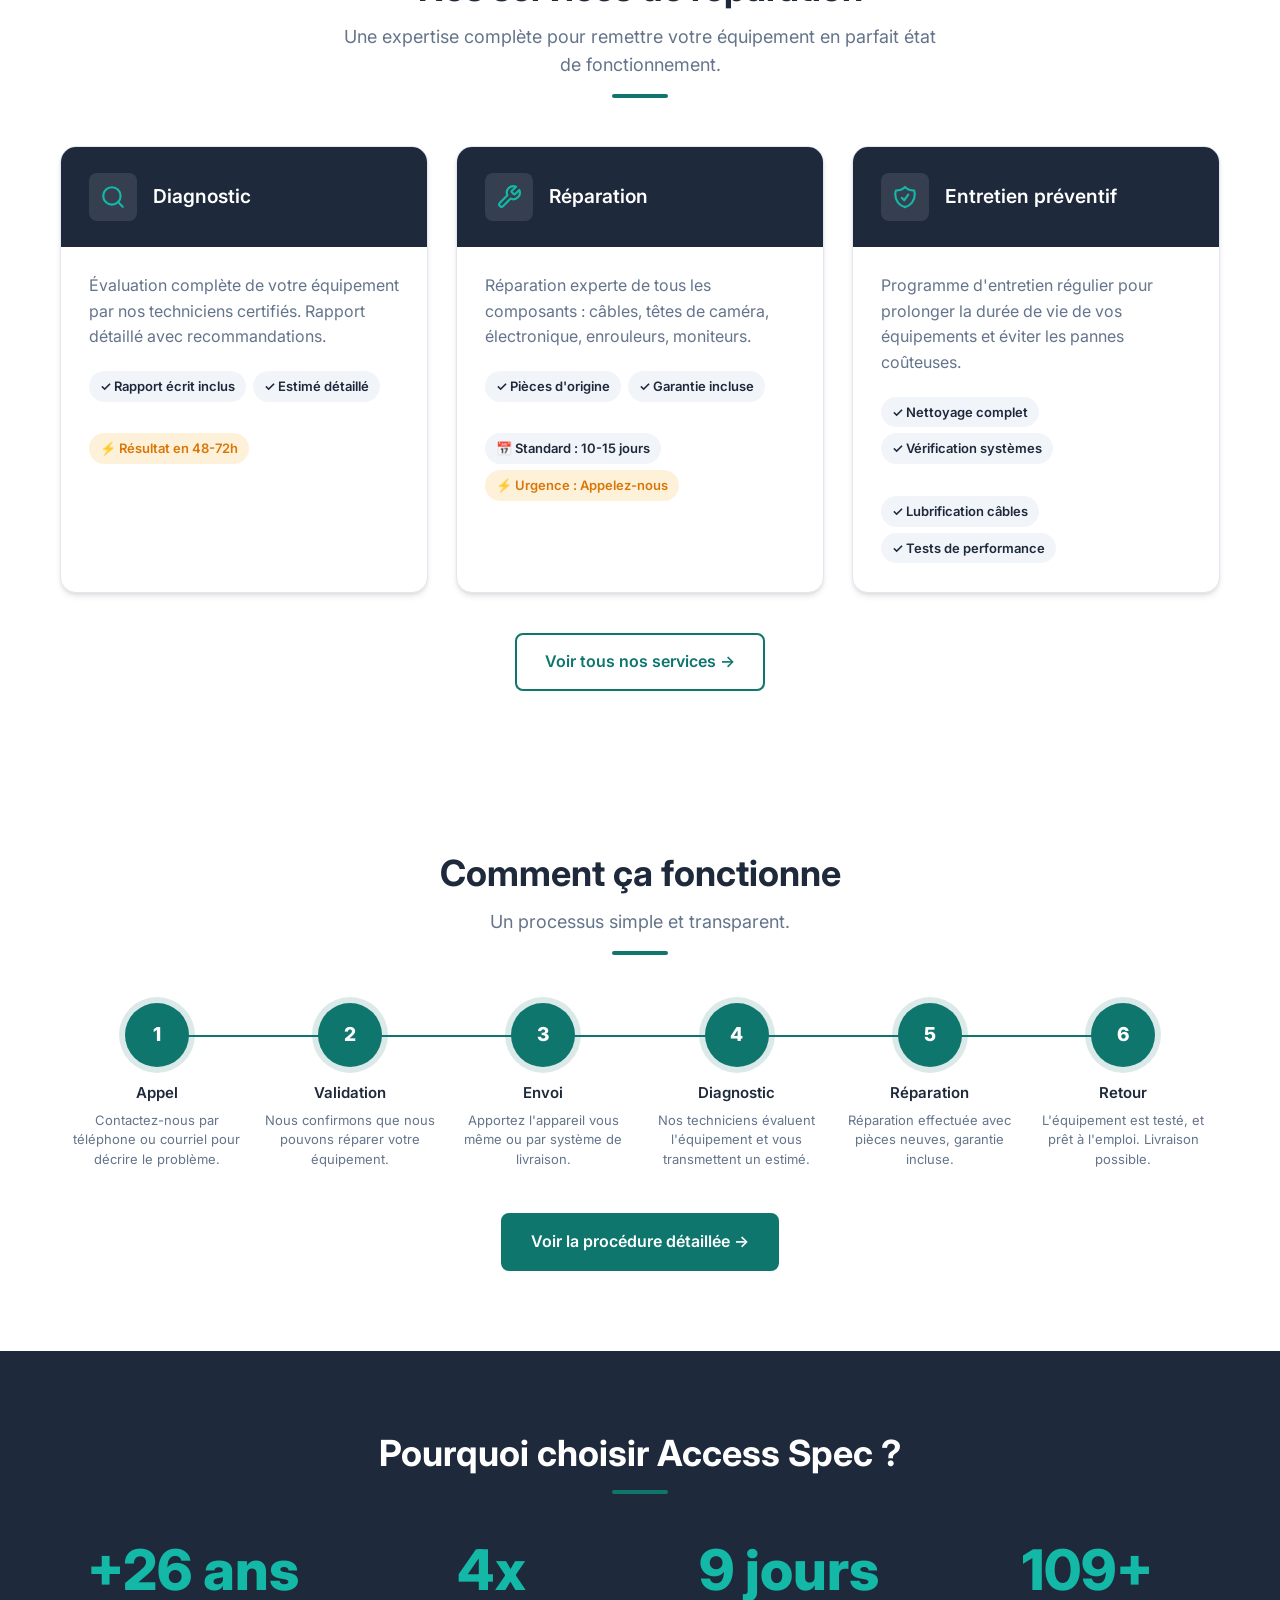
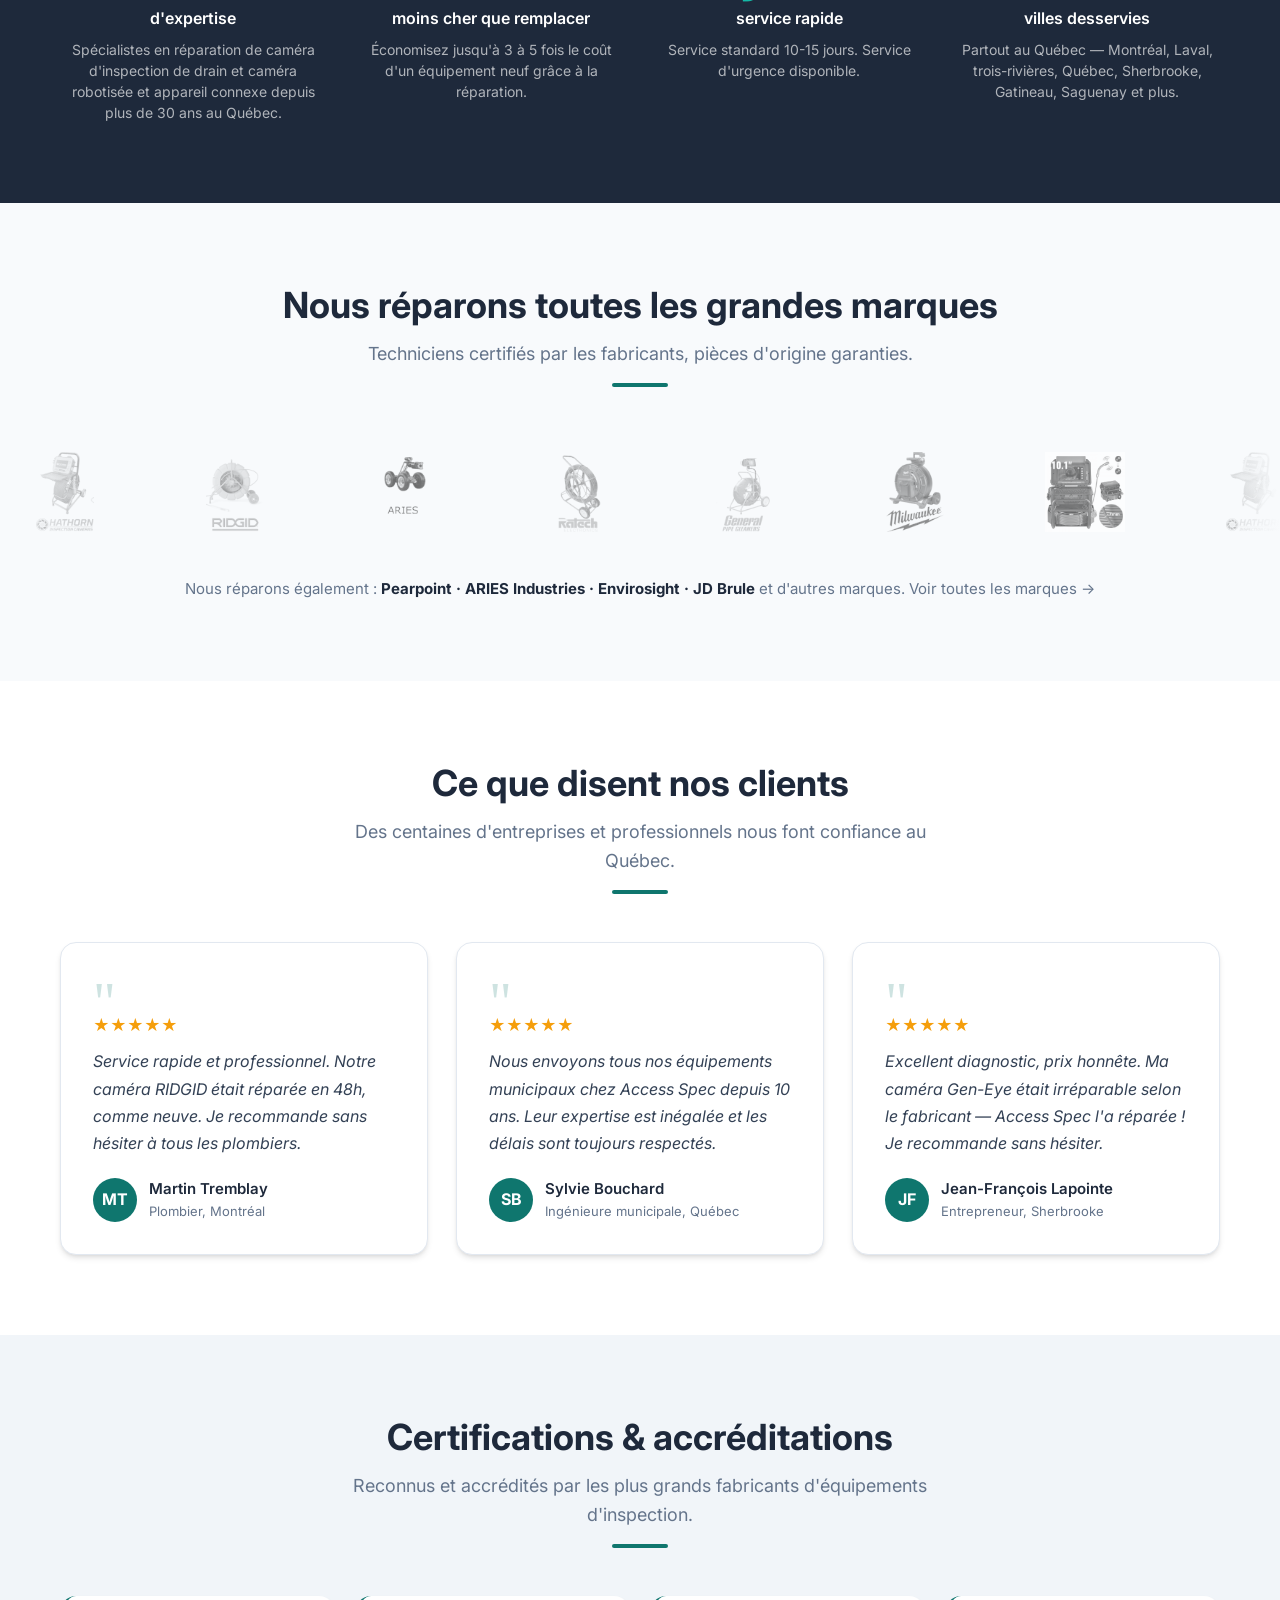
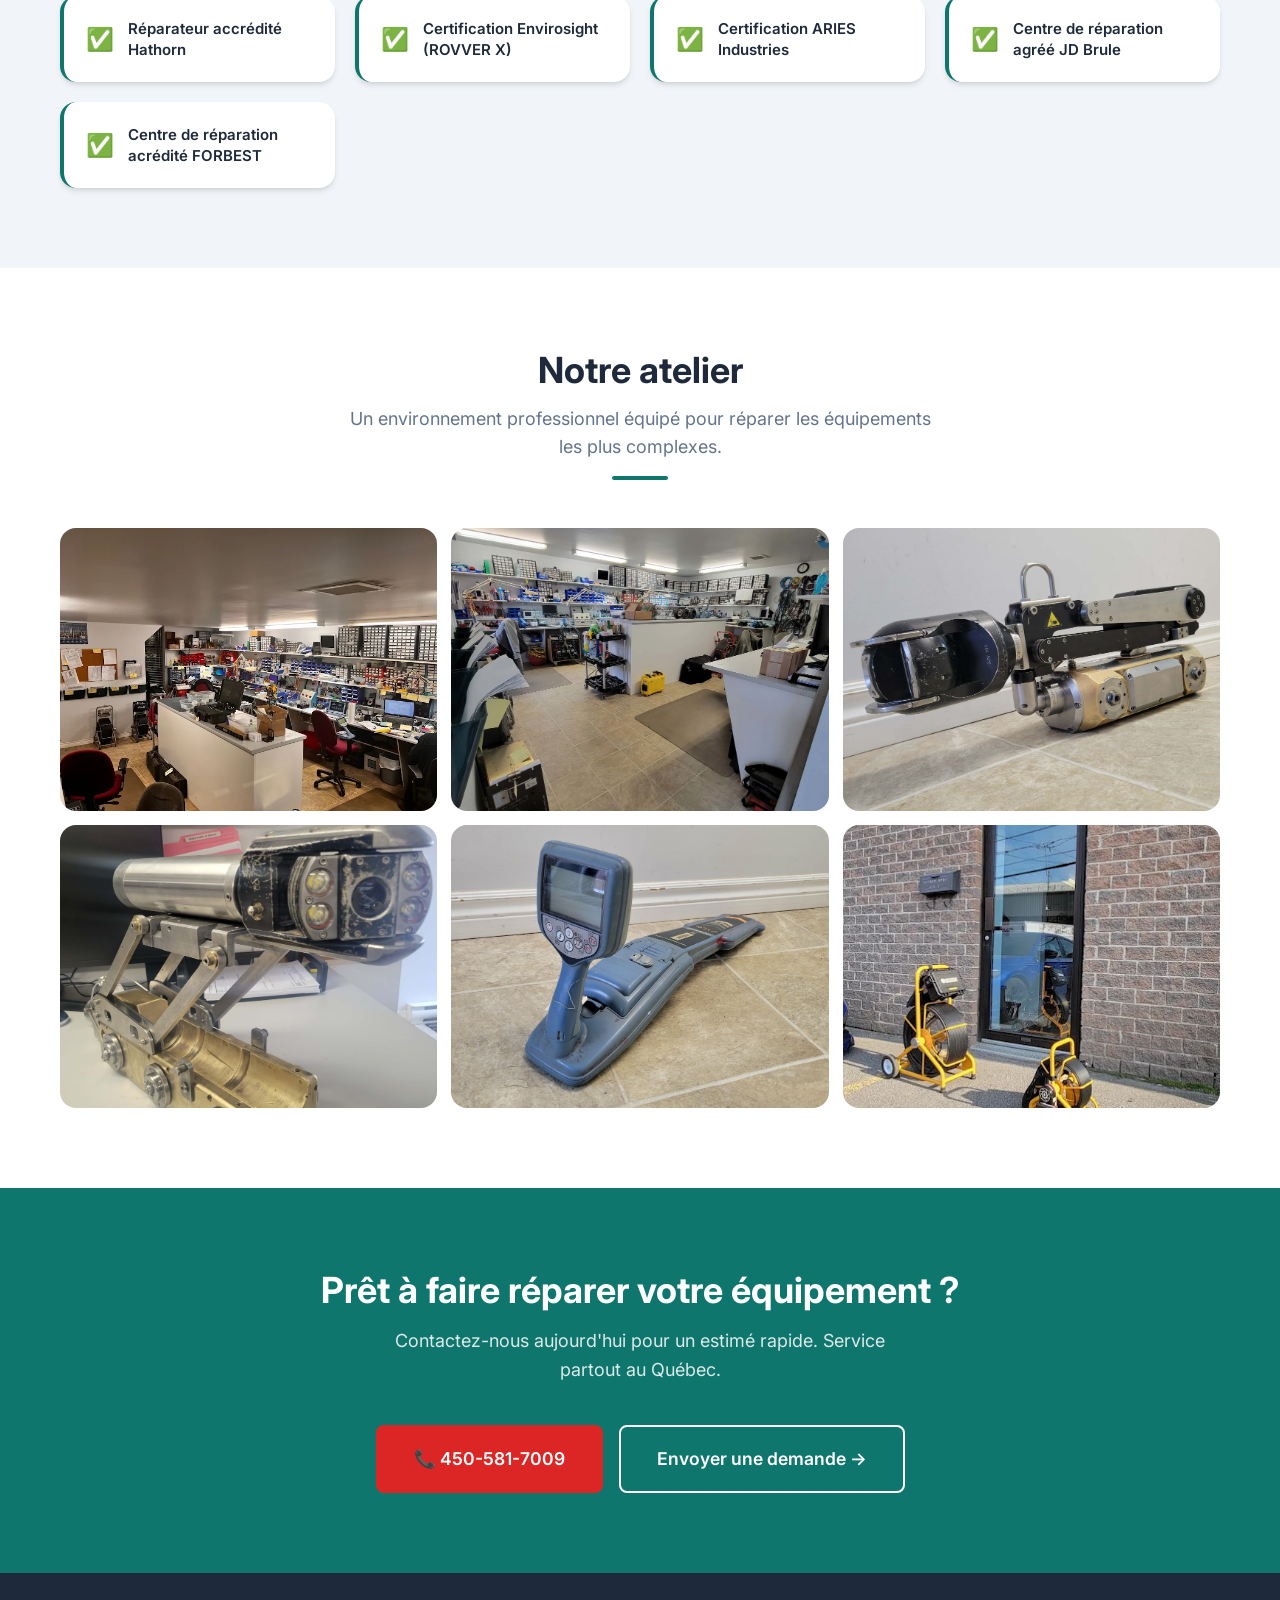
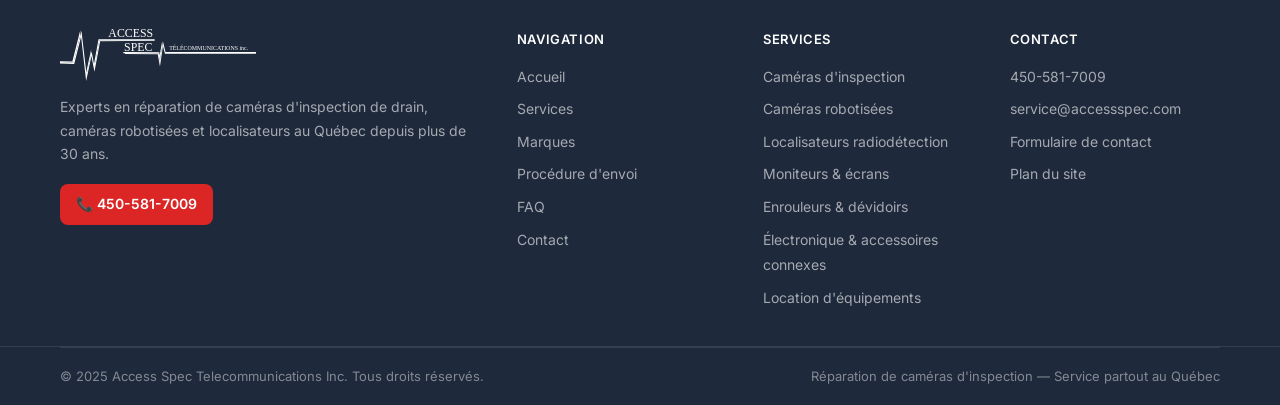
==== commit d60dff73: "version final 1" ====
--- a/index.html
+++ b/index.html
@@ -91,7 +91,7 @@
               <path d="M15 10l4.553-2.069A1 1 0 0121 8.872v6.256a1 1 0 01-1.447.894L15 14M3 8a2 2 0 012-2h8a2 2 0 012 2v8a2 2 0 01-2 2H5a2 2 0 01-2-2V8z"/>
             </svg>
           </div>
-          <h3>Caméra ne fonctionne plus</h3>
+          <h3 data-i18n="prob-1">Caméra ne fonctionne plus</h3>
         </div>
         <div class="problem-card fade-in fade-in-d2">
           <div class="problem-icon" aria-hidden="true">
@@ -99,7 +99,7 @@
               <path d="M13.828 10.172a4 4 0 00-5.656 0l-4 4a4 4 0 105.656 5.656l1.102-1.101m-.758-4.899a4 4 0 005.656 0l4-4a4 4 0 00-5.656-5.656l-1.1 1.1"/>
             </svg>
           </div>
-          <h3>Câble brisé ou endommagé</h3>
+          <h3 data-i18n="prob-2">Câble brisé ou endommagé</h3>
         </div>
         <div class="problem-card fade-in fade-in-d3">
           <div class="problem-icon" aria-hidden="true">
@@ -107,7 +107,7 @@
               <rect x="2" y="3" width="20" height="14" rx="2"/><path d="M8 21h8M12 17v4"/>
             </svg>
           </div>
-          <h3>Image instable ou absente</h3>
+          <h3 data-i18n="prob-3">Image instable ou absente</h3>
         </div>
         <div class="problem-card fade-in fade-in-d4">
           <div class="problem-icon" aria-hidden="true">
@@ -115,7 +115,7 @@
               <path d="M8.111 16.404a5.5 5.5 0 017.778 0M12 20h.01m-7.08-7.071c3.904-3.905 10.236-3.905 14.141 0M1.394 9.393c5.857-5.857 15.355-5.857 21.213 0"/>
             </svg>
           </div>
-          <h3>Localisateur défectueux</h3>
+          <h3 data-i18n="prob-4">Localisateur défectueux</h3>
         </div>
         <div class="problem-card fade-in fade-in-d5">
           <div class="problem-icon" aria-hidden="true">
@@ -123,7 +123,7 @@
               <rect x="3" y="8" width="18" height="12" rx="2"/><path d="M8 8V6a4 4 0 018 0v2"/><circle cx="9" cy="14" r="1" fill="currentColor" stroke="none"/><circle cx="15" cy="14" r="1" fill="currentColor" stroke="none"/>
             </svg>
           </div>
-          <h3>Robot d'inspection défaillant</h3>
+          <h3 data-i18n="prob-5">Robot d'inspection défaillant</h3>
         </div>
       </div>
     </div>
@@ -136,7 +136,7 @@
     <div class="container">
       <div class="section-title fade-in">
         <h2 data-i18n="svc-title">Nos services de réparation</h2>
-        <p>Une expertise complète pour remettre votre équipement en parfait état de fonctionnement.</p>
+        <p data-i18n="svc-sub">Une expertise complète pour remettre votre équipement en parfait état de fonctionnement.</p>
         <span class="accent-bar"></span>
       </div>
       <div class="services-grid">
@@ -148,14 +148,14 @@
                 <circle cx="11" cy="11" r="8"/><path d="m21 21-4.35-4.35"/>
               </svg>
             </div>
-            <h3>Diagnostic</h3>
+            <h3 data-i18n="svc-diag-title">Diagnostic</h3>
           </div>
           <div class="service-card-body">
-            <p>Évaluation complète de votre équipement par nos techniciens certifiés. Rapport détaillé avec recommandations.</p>
-            <span class="svc-badge">✓ Rapport écrit inclus</span>
-            <span class="svc-badge">✓ Estimé détaillé</span>
+            <p data-i18n="svc-diag-desc">Évaluation complète de votre équipement par nos techniciens certifiés. Rapport détaillé avec recommandations.</p>
+            <span class="svc-badge" data-i18n="svc-diag-b1">✓ Rapport écrit inclus</span>
+            <span class="svc-badge" data-i18n="svc-diag-b2">✓ Estimé détaillé</span>
             <br><br>
-            <span class="svc-badge urgent">⚡ Résultat en 48-72h</span>
+            <span class="svc-badge urgent" data-i18n="svc-diag-b3">⚡ Résultat en 48-72h</span>
           </div>
         </article>
 
@@ -166,15 +166,15 @@
                 <path d="M14.7 6.3a1 1 0 000 1.4l1.6 1.6a1 1 0 001.4 0l3.77-3.77a6 6 0 01-7.94 7.94l-6.91 6.91a2.12 2.12 0 01-3-3l6.91-6.91a6 6 0 017.94-7.94l-3.76 3.76z"/>
               </svg>
             </div>
-            <h3>Réparation</h3>
+            <h3 data-i18n="svc-rep-title">Réparation</h3>
           </div>
           <div class="service-card-body">
-            <p>Réparation experte de tous les composants : câbles, têtes de caméra, électronique, enrouleurs, moniteurs.</p>
-            <span class="svc-badge">✓ Pièces d'origine</span>
-            <span class="svc-badge">✓ Garantie incluse</span>
+            <p data-i18n="svc-rep-desc">Réparation experte de tous les composants : câbles, têtes de caméra, électronique, enrouleurs, moniteurs.</p>
+            <span class="svc-badge" data-i18n="svc-rep-b1">✓ Pièces d'origine</span>
+            <span class="svc-badge" data-i18n="svc-rep-b2">✓ Garantie incluse</span>
             <br><br>
-            <span class="svc-badge">📅 Standard : 10-15 jours</span>
-            <span class="svc-badge urgent">⚡ Urgence : Appelez-nous</span>
+            <span class="svc-badge" data-i18n="svc-rep-b3">📅 Standard : 10-15 jours</span>
+            <span class="svc-badge urgent" data-i18n="svc-rep-b4">⚡ Urgence : Appelez-nous</span>
           </div>
         </article>
 
@@ -185,21 +185,21 @@
                 <path d="M9 12.75L11.25 15 15 9.75m-3-7.036A11.959 11.959 0 013.598 6 11.99 11.99 0 003 9.749c0 5.592 3.824 10.29 9 11.623 5.176-1.332 9-6.03 9-11.622 0-1.31-.21-2.571-.598-3.751h-.152c-3.196 0-6.1-1.248-8.25-3.285z"/>
               </svg>
             </div>
-            <h3>Entretien préventif</h3>
+            <h3 data-i18n="svc-maint-title">Entretien préventif</h3>
           </div>
           <div class="service-card-body">
-            <p>Programme d'entretien régulier pour prolonger la durée de vie de vos équipements et éviter les pannes coûteuses.</p>
-            <span class="svc-badge">✓ Nettoyage complet</span>
-            <span class="svc-badge">✓ Vérification systèmes</span>
+            <p data-i18n="svc-maint-desc">Programme d'entretien régulier pour prolonger la durée de vie de vos équipements et éviter les pannes coûteuses.</p>
+            <span class="svc-badge" data-i18n="svc-maint-b1">✓ Nettoyage complet</span>
+            <span class="svc-badge" data-i18n="svc-maint-b2">✓ Vérification systèmes</span>
             <br><br>
-            <span class="svc-badge">✓ Lubrification câbles</span>
-            <span class="svc-badge">✓ Tests de performance</span>
+            <span class="svc-badge" data-i18n="svc-maint-b3">✓ Lubrification câbles</span>
+            <span class="svc-badge" data-i18n="svc-maint-b4">✓ Tests de performance</span>
           </div>
         </article>
 
       </div>
       <div class="text-center" style="margin-top:40px;">
-        <a href="services.html" class="btn btn-outline-primary" aria-label="Voir tous nos services de réparation">Voir tous nos services →</a>
+        <a href="services.html" class="btn btn-outline-primary" aria-label="Voir tous nos services de réparation" data-i18n="svc-btn">Voir tous nos services →</a>
       </div>
     </div>
   </section>
@@ -211,43 +211,43 @@
     <div class="container">
       <div class="section-title fade-in">
         <h2 data-i18n="proc-title">Comment ça fonctionne</h2>
-        <p>Un processus simple et transparent.</p>
+        <p data-i18n="proc-sub">Un processus simple et transparent.</p>
         <span class="accent-bar"></span>
       </div>
       <div class="timeline-row">
         <div class="tl-step fade-in fade-in-d1">
           <div class="tl-dot" aria-hidden="true">1</div>
-          <h4>Appel</h4>
-          <p>Contactez-nous par téléphone ou courriel pour décrire le problème.</p>
+          <h4 data-i18n="tl-1-h">Appel</h4>
+          <p data-i18n="tl-1-p">Contactez-nous par téléphone ou courriel pour décrire le problème.</p>
         </div>
         <div class="tl-step fade-in fade-in-d2">
           <div class="tl-dot" aria-hidden="true">2</div>
-          <h4>Validation</h4>
-          <p>Nous confirmons que nous pouvons réparer votre équipement.</p>
+          <h4 data-i18n="tl-2-h">Validation</h4>
+          <p data-i18n="tl-2-p">Nous confirmons que nous pouvons réparer votre équipement.</p>
         </div>
         <div class="tl-step fade-in fade-in-d3">
           <div class="tl-dot" aria-hidden="true">3</div>
-          <h4>Envoi</h4>
-          <p>Apportez l'appareil vous même ou par système de livraison.</p>
+          <h4 data-i18n="tl-3-h">Envoi</h4>
+          <p data-i18n="tl-3-p">Apportez l'appareil vous même ou par système de livraison.</p>
         </div>
         <div class="tl-step fade-in fade-in-d4">
           <div class="tl-dot" aria-hidden="true">4</div>
-          <h4>Diagnostic</h4>
-          <p>Nos techniciens évaluent l'équipement et vous transmettent un estimé.</p>
+          <h4 data-i18n="tl-4-h">Diagnostic</h4>
+          <p data-i18n="tl-4-p">Nos techniciens évaluent l'équipement et vous transmettent un estimé.</p>
         </div>
         <div class="tl-step fade-in fade-in-d5">
           <div class="tl-dot" aria-hidden="true">5</div>
-          <h4>Réparation</h4>
-          <p>Réparation effectuée avec pièces neuves, garantie incluse.</p>
+          <h4 data-i18n="tl-5-h">Réparation</h4>
+          <p data-i18n="tl-5-p">Réparation effectuée avec pièces neuves, garantie incluse.</p>
         </div>
         <div class="tl-step fade-in" style="transition-delay:.6s">
           <div class="tl-dot" aria-hidden="true">6</div>
-          <h4>Retour</h4>
-          <p>L'équipement est testé, et prêt à l'emploi. Livraison possible.</p>
+          <h4 data-i18n="tl-6-h">Retour</h4>
+          <p data-i18n="tl-6-p">L'équipement est testé, et prêt à l'emploi. Livraison possible.</p>
         </div>
       </div>
       <div class="text-center" style="margin-top:44px;">
-        <a href="procedure.html" class="btn btn-primary" aria-label="Voir la procédure détaillée d'envoi">Voir la procédure détaillée →</a>
+        <a href="procedure.html" class="btn btn-primary" aria-label="Voir la procédure détaillée d'envoi" data-i18n="proc-btn">Voir la procédure détaillée →</a>
       </div>
     </div>
   </section>
@@ -264,31 +264,31 @@
       <div class="advantages-grid">
         <div class="adv-block fade-in fade-in-d1">
           <div class="adv-number">
-            <span data-counter data-target="30" data-prefix="+" data-suffix=" ans">+30 ans</span>
-          </div>
-          <div class="adv-label">d'expertise</div>
-          <div class="adv-desc">Spécialistes en réparation de caméra d'inspection de drain et caméra robotisée et appareil connexe depuis plus de 30 ans au Québec.</div>
+            <span data-counter data-target="30" data-prefix="+" data-suffix=" ans" data-suffix-fr=" ans" data-suffix-en=" years">+30 ans</span>
+          </div>
+          <div class="adv-label" data-i18n="adv-1-label">d'expertise</div>
+          <div class="adv-desc" data-i18n="adv-1-desc">Spécialistes en réparation de caméra d'inspection de drain et caméra robotisée et appareil connexe depuis plus de 30 ans au Québec.</div>
         </div>
         <div class="adv-block fade-in fade-in-d2">
           <div class="adv-number">
             <span data-counter data-target="5" data-prefix="" data-suffix="x">5x</span>
           </div>
-          <div class="adv-label">moins cher que remplacer</div>
-          <div class="adv-desc">Économisez jusqu'à 3 à 5 fois le coût d'un équipement neuf grâce à la réparation.</div>
+          <div class="adv-label" data-i18n="adv-2-label">moins cher que remplacer</div>
+          <div class="adv-desc" data-i18n="adv-2-desc">Économisez jusqu'à 3 à 5 fois le coût d'un équipement neuf grâce à la réparation.</div>
         </div>
         <div class="adv-block fade-in fade-in-d3">
           <div class="adv-number">
             <span data-counter data-target="10" data-prefix="" data-suffix=" jours">10 jours</span>
           </div>
-          <div class="adv-label">service rapide</div>
-          <div class="adv-desc">Service standard 10-15 jours. Service d'urgence disponible.</div>
+          <div class="adv-label" data-i18n="adv-3-label">service rapide</div>
+          <div class="adv-desc" data-i18n="adv-3-desc">Service standard 10-15 jours. Service d'urgence disponible.</div>
         </div>
         <div class="adv-block fade-in fade-in-d4">
           <div class="adv-number">
             <span data-counter data-target="125" data-prefix="" data-suffix="+">125+</span>
           </div>
-          <div class="adv-label">villes desservies</div>
-          <div class="adv-desc">Partout au Québec — Montréal, Laval, trois-rivières, Québec, Sherbrooke, Gatineau, Saguenay et plus.</div>
+          <div class="adv-label" data-i18n="adv-4-label">villes desservies</div>
+          <div class="adv-desc" data-i18n="adv-4-desc">Partout au Québec — Montréal, Laval, trois-rivières, Québec, Sherbrooke, Gatineau, Saguenay et plus.</div>
         </div>
       </div>
     </div>
@@ -301,7 +301,7 @@
     <div class="container">
       <div class="section-title fade-in">
         <h2 data-i18n="brands-title">Nous réparons toutes les grandes marques</h2>
-        <p>Techniciens certifiés par les fabricants, pièces d'origine garanties.</p>
+        <p data-i18n="brands-sub">Techniciens certifiés par les fabricants, pièces d'origine garanties.</p>
         <span class="accent-bar"></span>
       </div>
     </div>
@@ -313,6 +313,12 @@
         <div class="brand-logo-item" role="listitem">
           <img src="assets/marque-ridgid-80x112.png" alt="RIDGID SeeSnake — caméras d'inspection réparées" loading="lazy" width="80" height="112">
         </div>
+
+        <div class="brand-logo-item" role="listitem">
+          <img src="assets/Aries_CAMERA-80X112.webp" alt="RIDGID SeeSnake — caméras d'inspection réparées" loading="lazy" width="80" height="112">
+        </div>
+
+
         <div class="brand-logo-item" role="listitem">
           <img src="assets/marque-rathech-80x112.png" alt="Rathtech — équipements réparés" loading="lazy" width="80" height="112">
         </div>
@@ -328,7 +334,7 @@
       </div>
     </div>
     <div class="container">
-      <p class="brands-also">
+      <p class="brands-also" data-i18n="brands-also">
         Nous réparons également : <strong>Pearpoint · ARIES Industries · Envirosight · JD Brule</strong> et d'autres marques.
         <a href="marques.html" aria-label="Voir toutes les marques réparées">Voir toutes les marques →</a>
       </p>
@@ -342,7 +348,7 @@
     <div class="container">
       <div class="section-title fade-in">
         <h2 data-i18n="testi-title">Ce que disent nos clients</h2>
-        <p>Des centaines d'entreprises et professionnels nous font confiance au Québec.</p>
+        <p data-i18n="testi-sub">Des centaines d'entreprises et professionnels nous font confiance au Québec.</p>
         <span class="accent-bar"></span>
       </div>
       <!-- REMPLACER PAR VRAIS TÉMOIGNAGES -->
@@ -350,36 +356,36 @@
         <div class="testi-card fade-in fade-in-d1">
           <div class="testi-quote" aria-hidden="true">"</div>
           <div class="testi-stars" aria-label="5 étoiles">★★★★★</div>
-          <p class="testi-text">Service rapide et professionnel. Notre caméra RIDGID était réparée en 48h, comme neuve. Je recommande sans hésiter à tous les plombiers.</p>
+          <p class="testi-text" data-i18n="testi-1-text">Service rapide et professionnel. Notre caméra RIDGID était réparée en 48h, comme neuve. Je recommande sans hésiter à tous les plombiers.</p>
           <div class="testi-author">
             <div class="testi-avatar" aria-hidden="true">MT</div>
             <div>
               <div class="testi-name">Martin Tremblay</div>
-              <div class="testi-role">Plombier, Montréal</div>
+              <div class="testi-role" data-i18n="testi-1-role">Plombier, Montréal</div>
             </div>
           </div>
         </div>
         <div class="testi-card fade-in fade-in-d2">
           <div class="testi-quote" aria-hidden="true">"</div>
           <div class="testi-stars" aria-label="5 étoiles">★★★★★</div>
-          <p class="testi-text">Nous envoyons tous nos équipements municipaux chez Access Spec depuis 10 ans. Leur expertise est inégalée et les délais sont toujours respectés.</p>
+          <p class="testi-text" data-i18n="testi-2-text">Nous envoyons tous nos équipements municipaux chez Access Spec depuis 10 ans. Leur expertise est inégalée et les délais sont toujours respectés.</p>
           <div class="testi-author">
             <div class="testi-avatar" aria-hidden="true">SB</div>
             <div>
               <div class="testi-name">Sylvie Bouchard</div>
-              <div class="testi-role">Ingénieure municipale, Québec</div>
+              <div class="testi-role" data-i18n="testi-2-role">Ingénieure municipale, Québec</div>
             </div>
           </div>
         </div>
         <div class="testi-card fade-in fade-in-d3">
           <div class="testi-quote" aria-hidden="true">"</div>
           <div class="testi-stars" aria-label="5 étoiles">★★★★★</div>
-          <p class="testi-text">Excellent diagnostic, prix honnête. Ma caméra Gen-Eye était irréparable selon le fabricant — Access Spec l'a réparée ! Je recommande sans hésiter.</p>
+          <p class="testi-text" data-i18n="testi-3-text">Excellent diagnostic, prix honnête. Ma caméra Gen-Eye était irréparable selon le fabricant — Access Spec l'a réparée ! Je recommande sans hésiter.</p>
           <div class="testi-author">
             <div class="testi-avatar" aria-hidden="true">JF</div>
             <div>
               <div class="testi-name">Jean-François Lapointe</div>
-              <div class="testi-role">Entrepreneur, Sherbrooke</div>
+              <div class="testi-role" data-i18n="testi-3-role">Entrepreneur, Sherbrooke</div>
             </div>
           </div>
         </div>
@@ -394,29 +400,29 @@
     <div class="container">
       <div class="section-title fade-in">
         <h2 data-i18n="cert-title">Certifications &amp; accréditations</h2>
-        <p>Reconnus et accrédités par les plus grands fabricants d'équipements d'inspection.</p>
+        <p data-i18n="cert-sub">Reconnus et accrédités par les plus grands fabricants d'équipements d'inspection.</p>
         <span class="accent-bar"></span>
       </div>
       <div class="certs-grid">
         <div class="cert-badge fade-in fade-in-d1">
           <span class="cert-check" aria-hidden="true">✅</span>
-          <span class="cert-text">Réparateur accrédité Hathorn</span>
+          <span class="cert-text" data-i18n="cert-1">Réparateur accrédité Hathorn</span>
         </div>
         <div class="cert-badge fade-in fade-in-d2">
           <span class="cert-check" aria-hidden="true">✅</span>
-          <span class="cert-text">Certification Envirosight (ROVVER X)</span>
+          <span class="cert-text" data-i18n="cert-2">Certification Envirosight (ROVVER X)</span>
         </div>
         <div class="cert-badge fade-in fade-in-d3">
           <span class="cert-check" aria-hidden="true">✅</span>
-          <span class="cert-text">Certification ARIES Industries</span>
+          <span class="cert-text" data-i18n="cert-3">Certification ARIES Industries</span>
         </div>
         <div class="cert-badge fade-in fade-in-d4">
           <span class="cert-check" aria-hidden="true">✅</span>
-          <span class="cert-text">Centre de réparation agréé JD Brule</span>
+          <span class="cert-text" data-i18n="cert-4">Centre de réparation agréé JD Brule</span>
         </div>
         <div class="cert-badge fade-in fade-in-d5">
           <span class="cert-check" aria-hidden="true">✅</span>
-          <span class="cert-text">Centre de réparation acrédité FORBEST</span>
+          <span class="cert-text" data-i18n="cert-5">Centre de réparation acrédité FORBEST</span>
         </div>
       </div>
     </div>
@@ -429,7 +435,7 @@
     <div class="container">
       <div class="section-title fade-in">
         <h2 data-i18n="gallery-title">Notre atelier</h2>
-        <p>Un environnement professionnel équipé pour réparer les équipements les plus complexes.</p>
+        <p data-i18n="gallery-sub">Un environnement professionnel équipé pour réparer les équipements les plus complexes.</p>
         <span class="accent-bar"></span>
       </div>
       <div class="gallery-grid" role="list">
@@ -508,35 +514,35 @@
         <a href="tel:4505817009" class="footer-phone" aria-label="Appeler Access Spec au 450-581-7009">📞 450-581-7009</a>
       </div>
       <div class="footer-col">
-        <h4>Navigation</h4>
+        <h4 data-i18n="ft-nav-title">Navigation</h4>
         <ul>
-          <li><a href="index.html">Accueil</a></li>
-          <li><a href="services.html">Services</a></li>
-          <li><a href="marques.html">Marques</a></li>
-          <li><a href="procedure.html">Procédure d'envoi</a></li>
+          <li><a href="index.html" data-i18n="ft-nav-home">Accueil</a></li>
+          <li><a href="services.html" data-i18n="ft-nav-services">Services</a></li>
+          <li><a href="marques.html" data-i18n="ft-nav-brands">Marques</a></li>
+          <li><a href="procedure.html" data-i18n="ft-nav-proc">Procédure d'envoi</a></li>
           <li><a href="faq.html">FAQ</a></li>
-          <li><a href="contact.html">Contact</a></li>
+          <li><a href="contact.html" data-i18n="ft-nav-contact">Contact</a></li>
         </ul>
       </div>
       <div class="footer-col">
-        <h4>Services</h4>
+        <h4 data-i18n="ft-svc-title">Services</h4>
         <ul>
-          <li><a href="services.html">Caméras d'inspection</a></li>
-          <li><a href="services.html#cameras-robotisees">Caméras robotisées</a></li>
-          <li><a href="services.html#localisateurs">Localisateurs radiodétection</a></li>
-          <li><a href="services.html#moniteurs">Moniteurs & écrans</a></li>
-          <li><a href="services.html#enrouleurs">Enrouleurs & dévidoirs</a></li>
-          <li><a href="services.html#electronique">Électronique & accessoires connexes</a></li>
+          <li><a href="services.html" data-i18n="ft-svc-1">Caméras d'inspection</a></li>
+          <li><a href="services.html#cameras-robotisees" data-i18n="ft-svc-2">Caméras robotisées</a></li>
+          <li><a href="services.html#localisateurs" data-i18n="ft-svc-3">Localisateurs radiodétection</a></li>
+          <li><a href="services.html#moniteurs" data-i18n="ft-svc-4">Moniteurs & écrans</a></li>
+          <li><a href="services.html#enrouleurs" data-i18n="ft-svc-5">Enrouleurs & dévidoirs</a></li>
+          <li><a href="services.html#electronique" data-i18n="ft-svc-6">Électronique & accessoires connexes</a></li>
           <li><a href="procedure.html#location">Location d'équipements</a></li>
         </ul>
       </div>
       <div class="footer-col">
-        <h4>Contact</h4>
+        <h4 data-i18n="ft-contact-title">Contact</h4>
         <ul>
           <li><a href="tel:4505817009">450-581-7009</a></li>
           <li><a href="mailto:service@accessspec.com">service@accessspec.com</a></li>
-          <li><a href="contact.html">Formulaire de contact</a></li>
-          <li><a href="sitemap.html">Plan du site</a></li>
+          <li><a href="contact.html" data-i18n="ft-contact-form">Formulaire de contact</a></li>
+          <li><a href="sitemap.html" data-i18n="ft-sitemap">Plan du site</a></li>
         </ul>
       </div>
     </div>
@@ -544,8 +550,8 @@
   <div style="border-top: 1px solid rgba(255,255,255,.1);">
     <div class="container">
       <div class="footer-bottom">
-        <span>© 2025 Access Spec Telecommunications Inc. Tous droits réservés.</span>
-        <span>Réparation de caméras d'inspection — Service partout au Québec</span>
+        <span data-i18n="ft-copy">© 2025 Access Spec Telecommunications Inc. Tous droits réservés.</span>
+        <span data-i18n="ft-bottom">Réparation de caméras d'inspection — Service partout au Québec</span>
       </div>
     </div>
   </div>
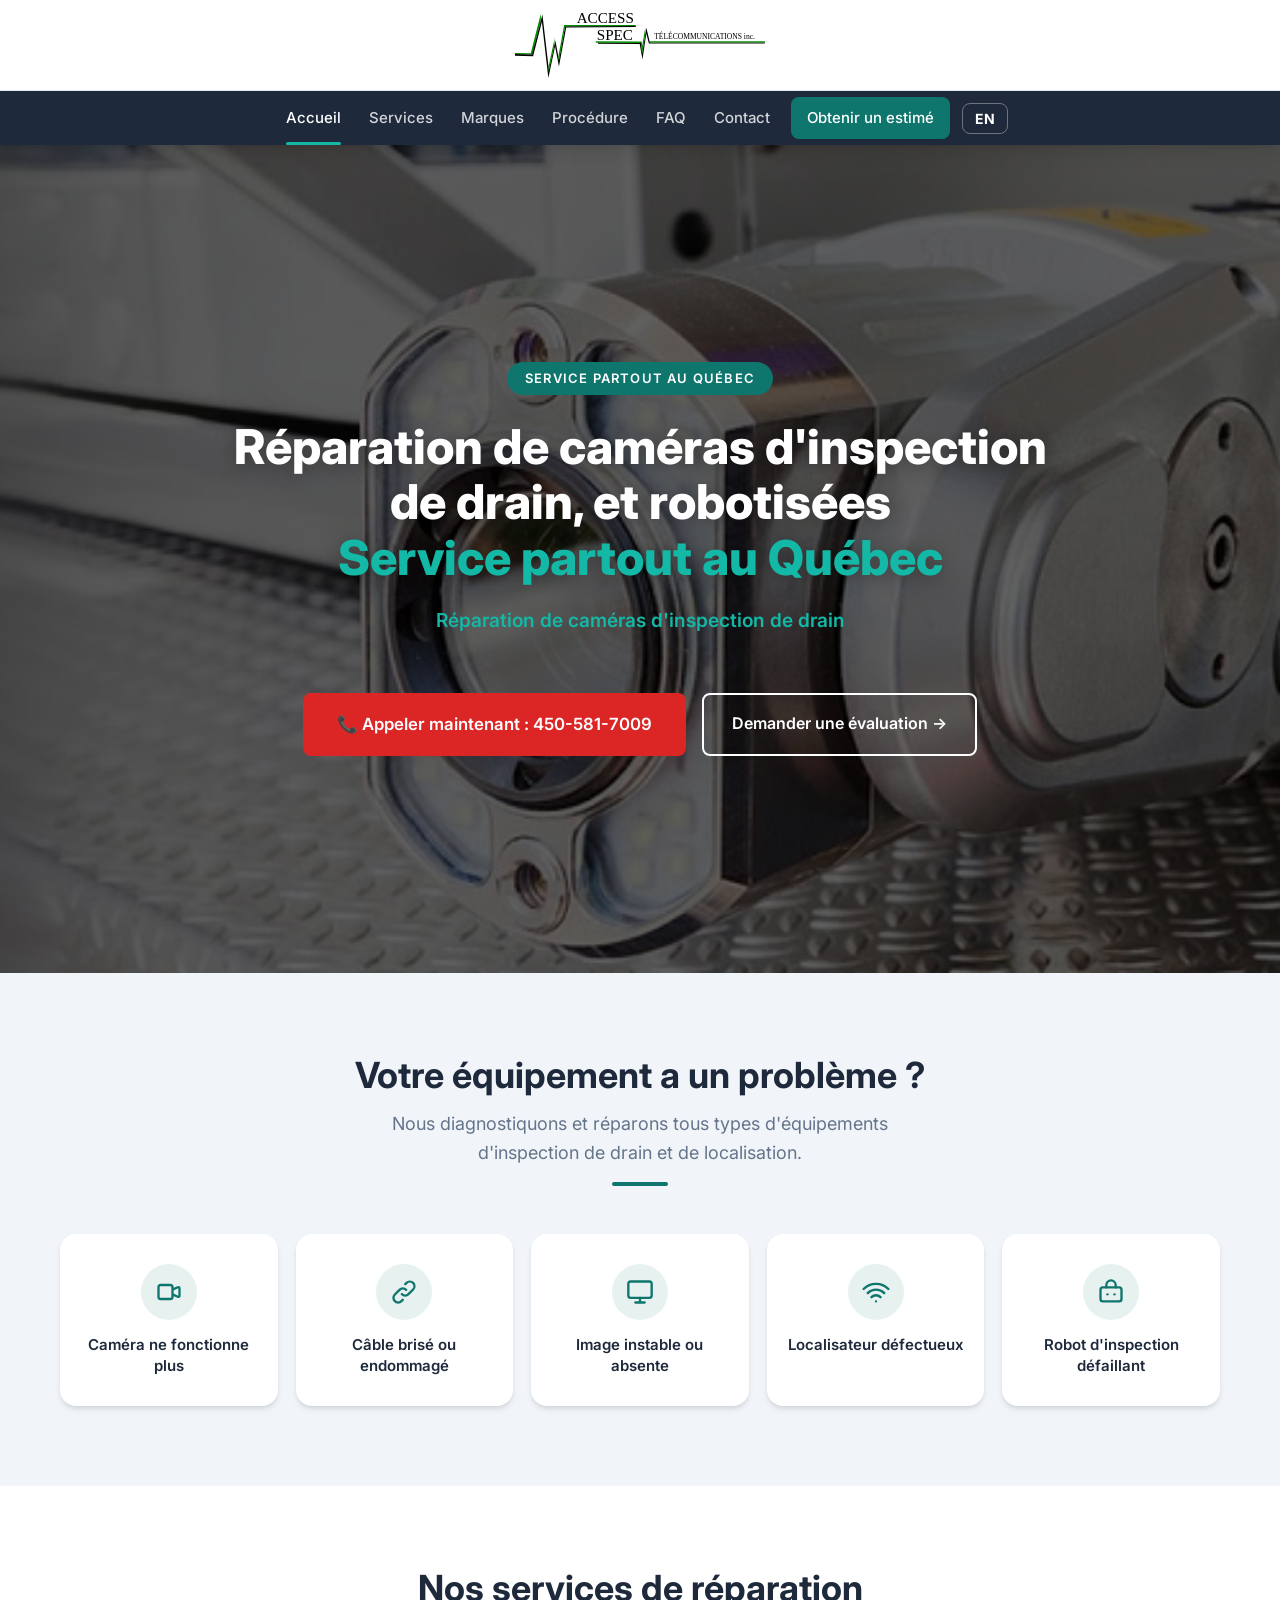
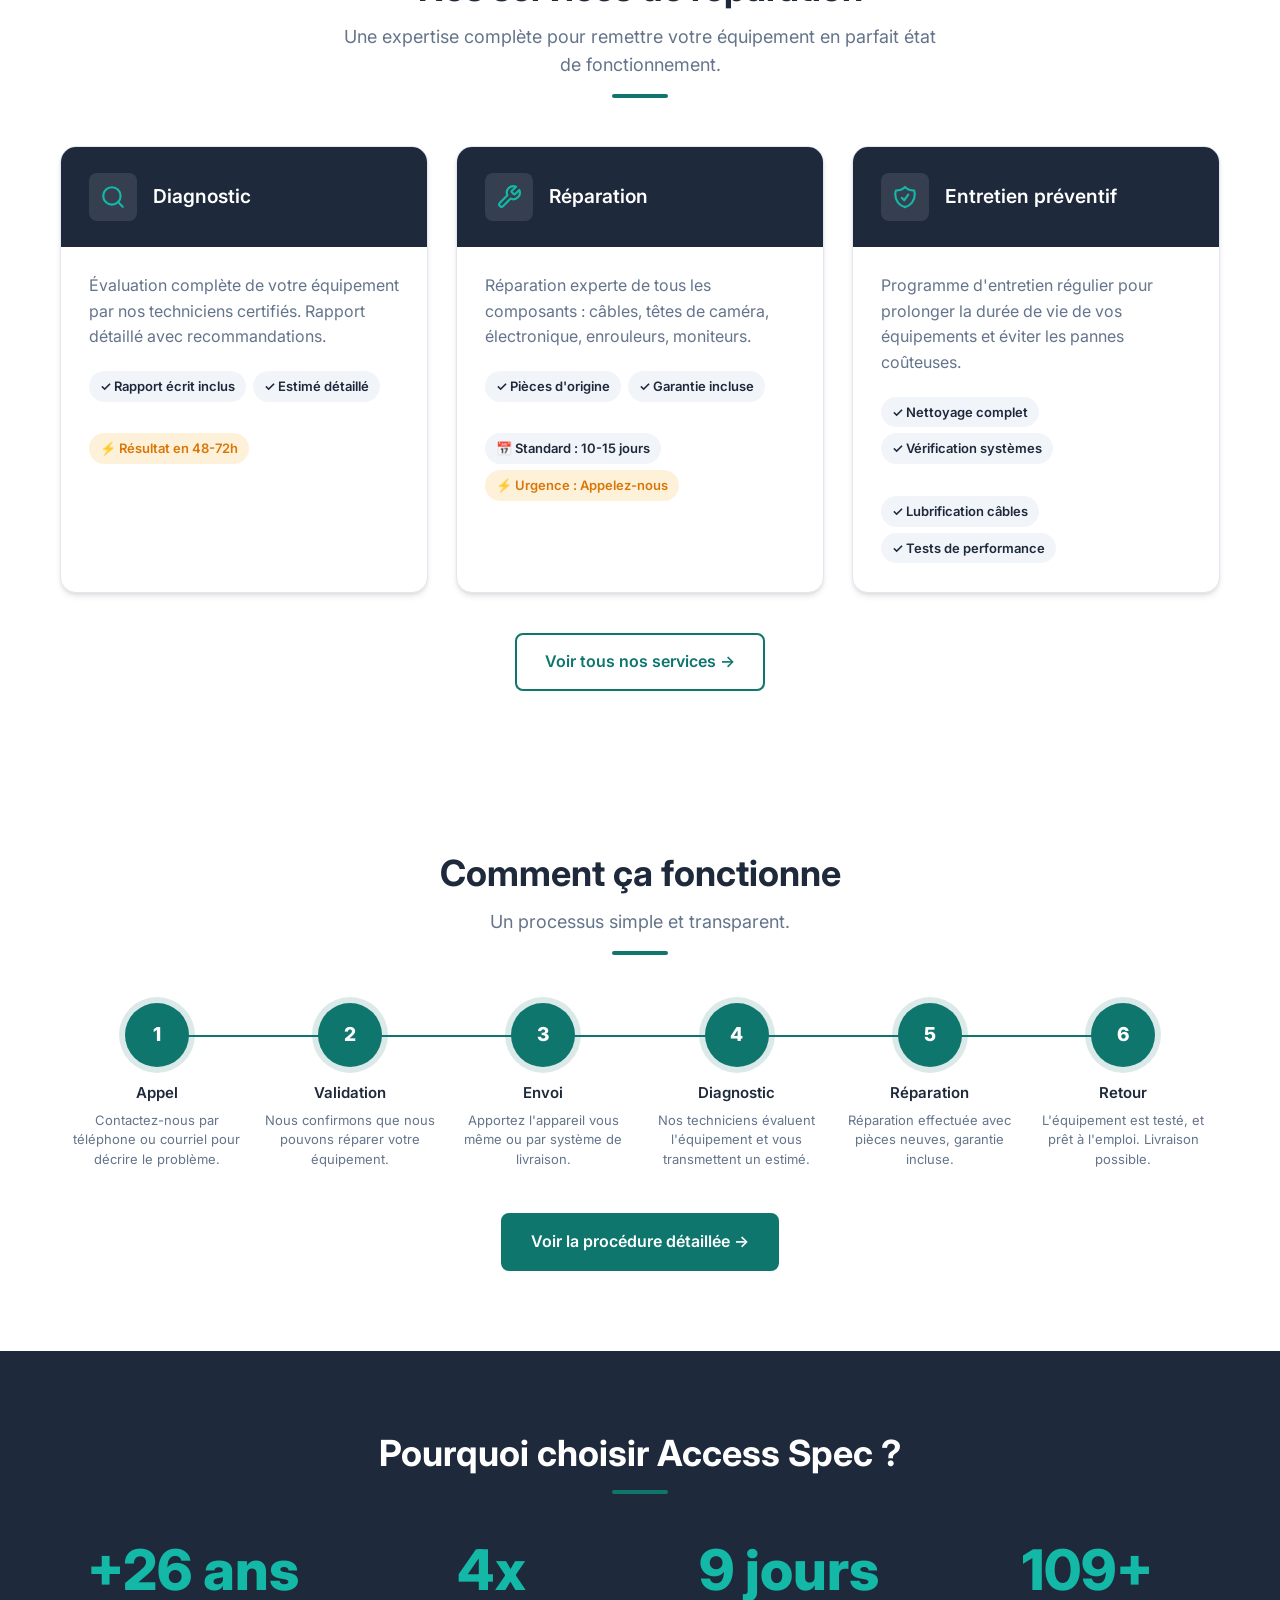
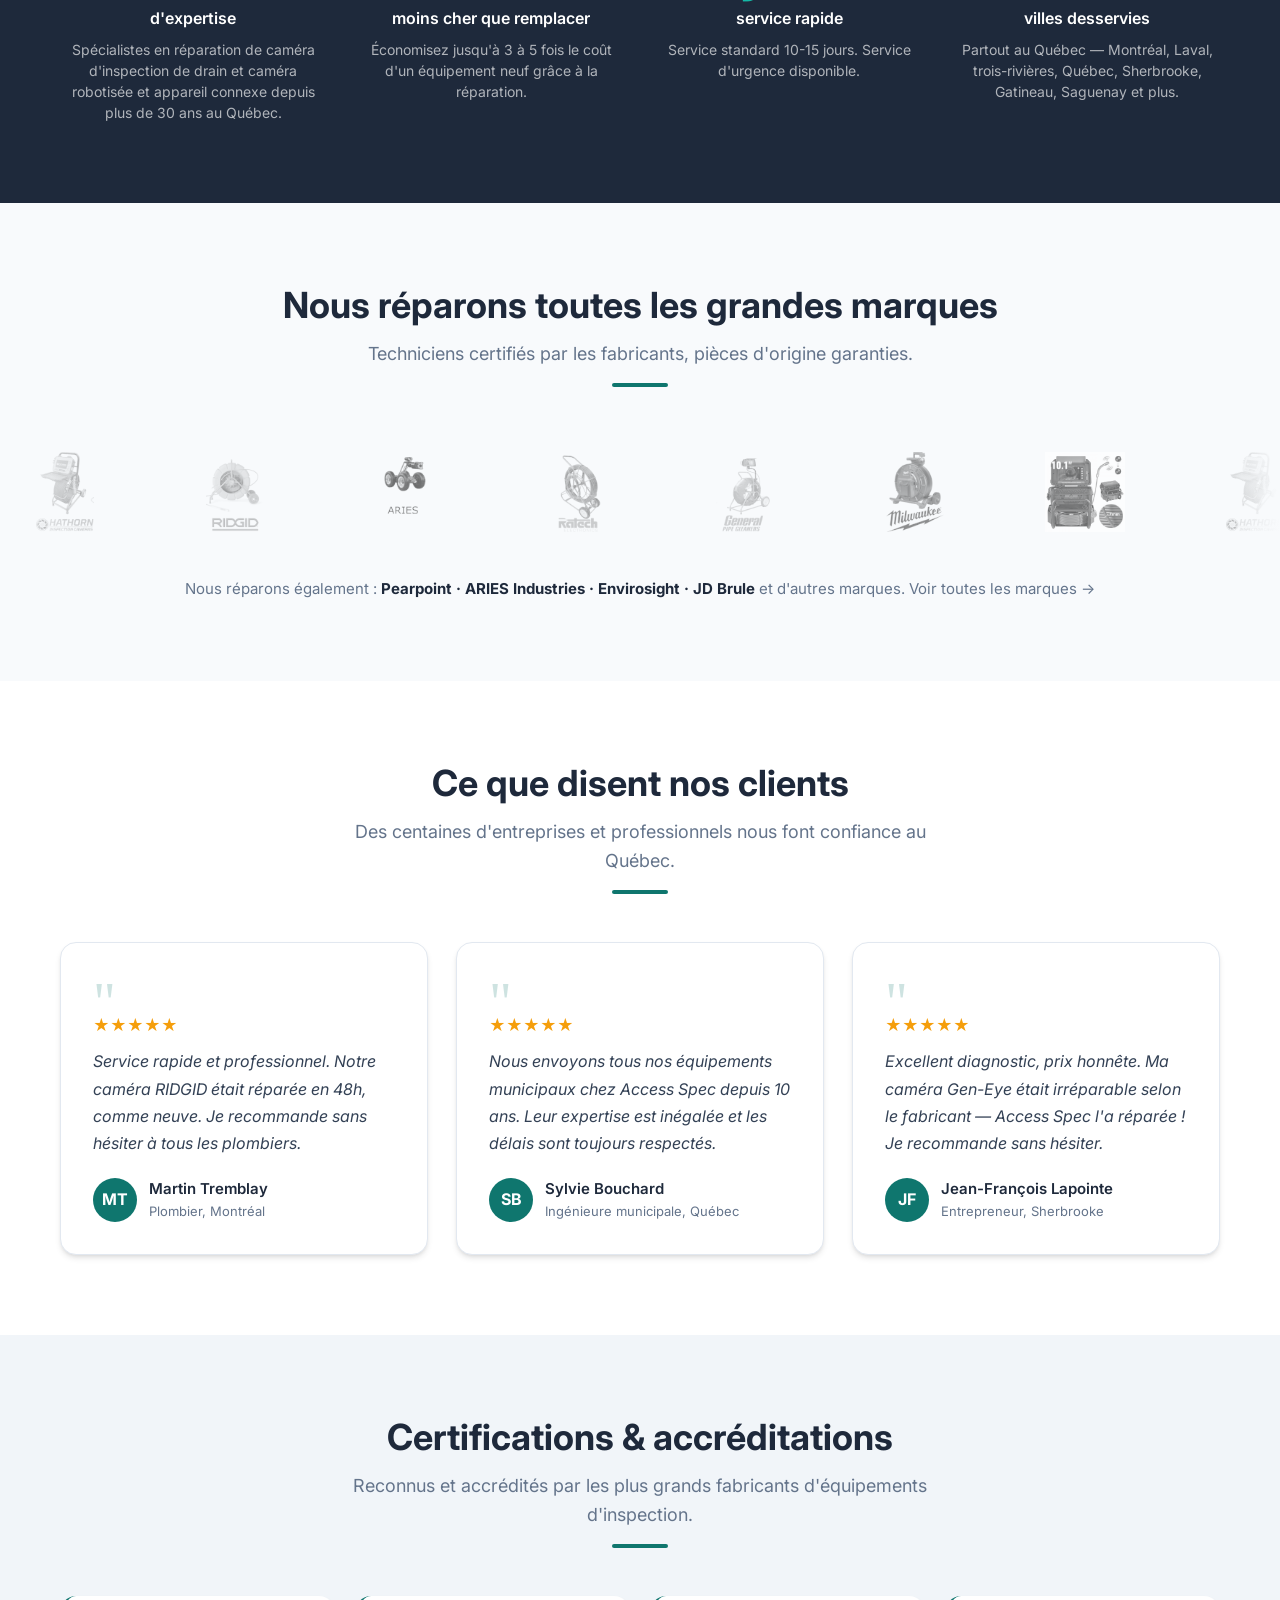
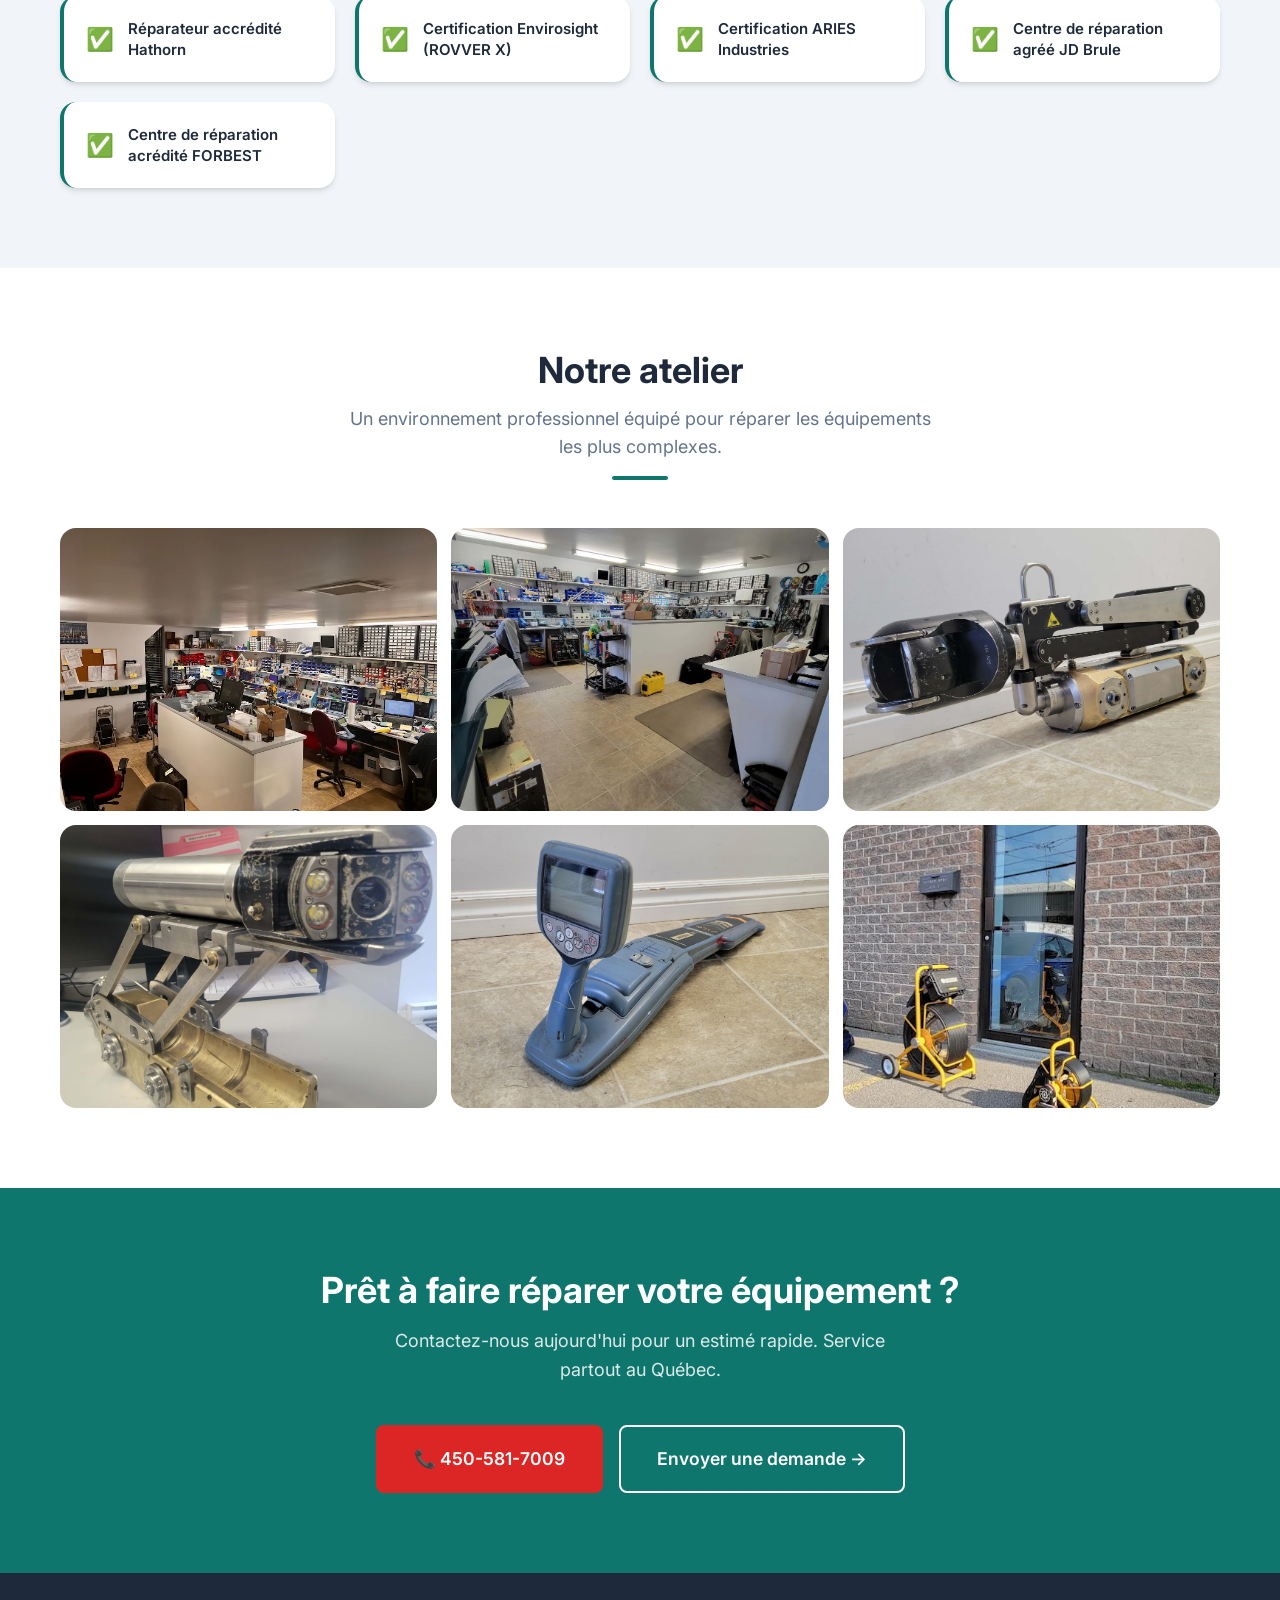
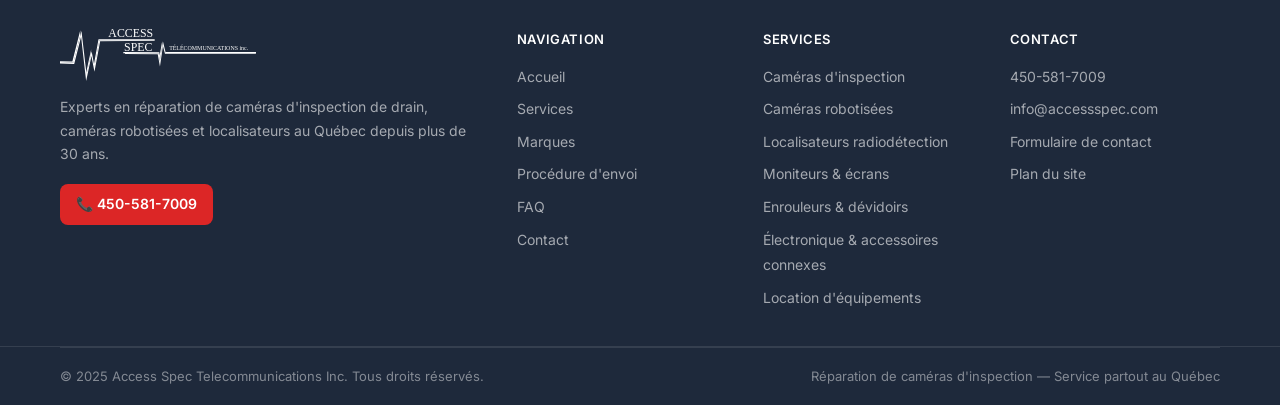
==== commit 91fcf899: "couriel change" ====
--- a/index.html
+++ b/index.html
@@ -278,7 +278,7 @@
         </div>
         <div class="adv-block fade-in fade-in-d3">
           <div class="adv-number">
-            <span data-counter data-target="10" data-prefix="" data-suffix=" jours">10 jours</span>
+            <span data-counter data-target="10" data-prefix="" data-suffix=" jours" data-suffix-fr=" jours" data-suffix-en=" days">10 jours</span>
           </div>
           <div class="adv-label" data-i18n="adv-3-label">service rapide</div>
           <div class="adv-desc" data-i18n="adv-3-desc">Service standard 10-15 jours. Service d'urgence disponible.</div>
@@ -540,7 +540,7 @@
         <h4 data-i18n="ft-contact-title">Contact</h4>
         <ul>
           <li><a href="tel:4505817009">450-581-7009</a></li>
-          <li><a href="mailto:service@accessspec.com">service@accessspec.com</a></li>
+          <li><a href="mailto:info@accessspec.com">info@accessspec.com</a></li>
           <li><a href="contact.html" data-i18n="ft-contact-form">Formulaire de contact</a></li>
           <li><a href="sitemap.html" data-i18n="ft-sitemap">Plan du site</a></li>
         </ul>
@@ -566,7 +566,7 @@
   "description": "Réparation professionnelle de caméras d'inspection de drain, caméras robotisées et localisateurs de radiodétection. Service partout au Québec depuis plus de 30 ans.",
   "url": "https://www.accessspec.com",
   "telephone": "+14505817009",
-  "email": "service@accessspec.com",
+  "email": "info@accessspec.com",
   "logo": "https://www.accessspec.com/assets/logoAccessSpec.svg",
   "image": "https://www.accessspec.com/assets/inspection-rovion.jpg",
   "address": {
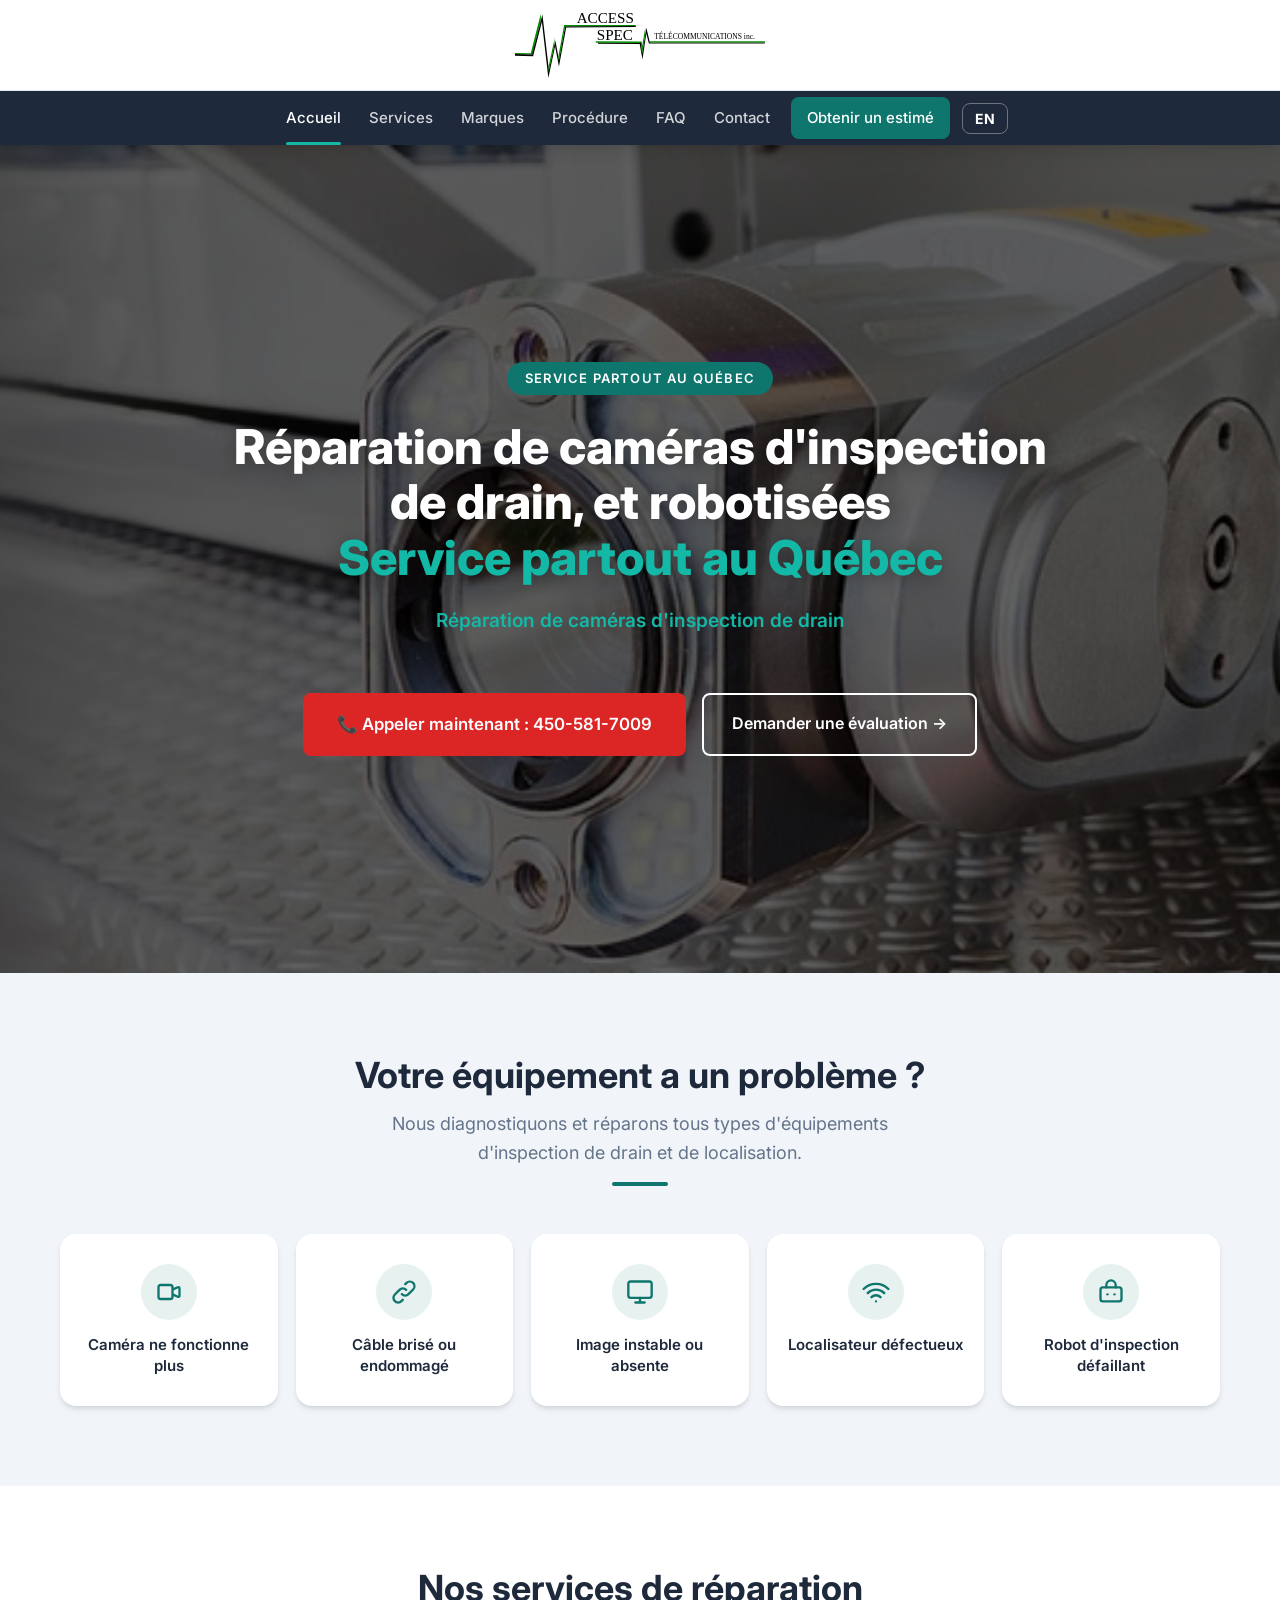
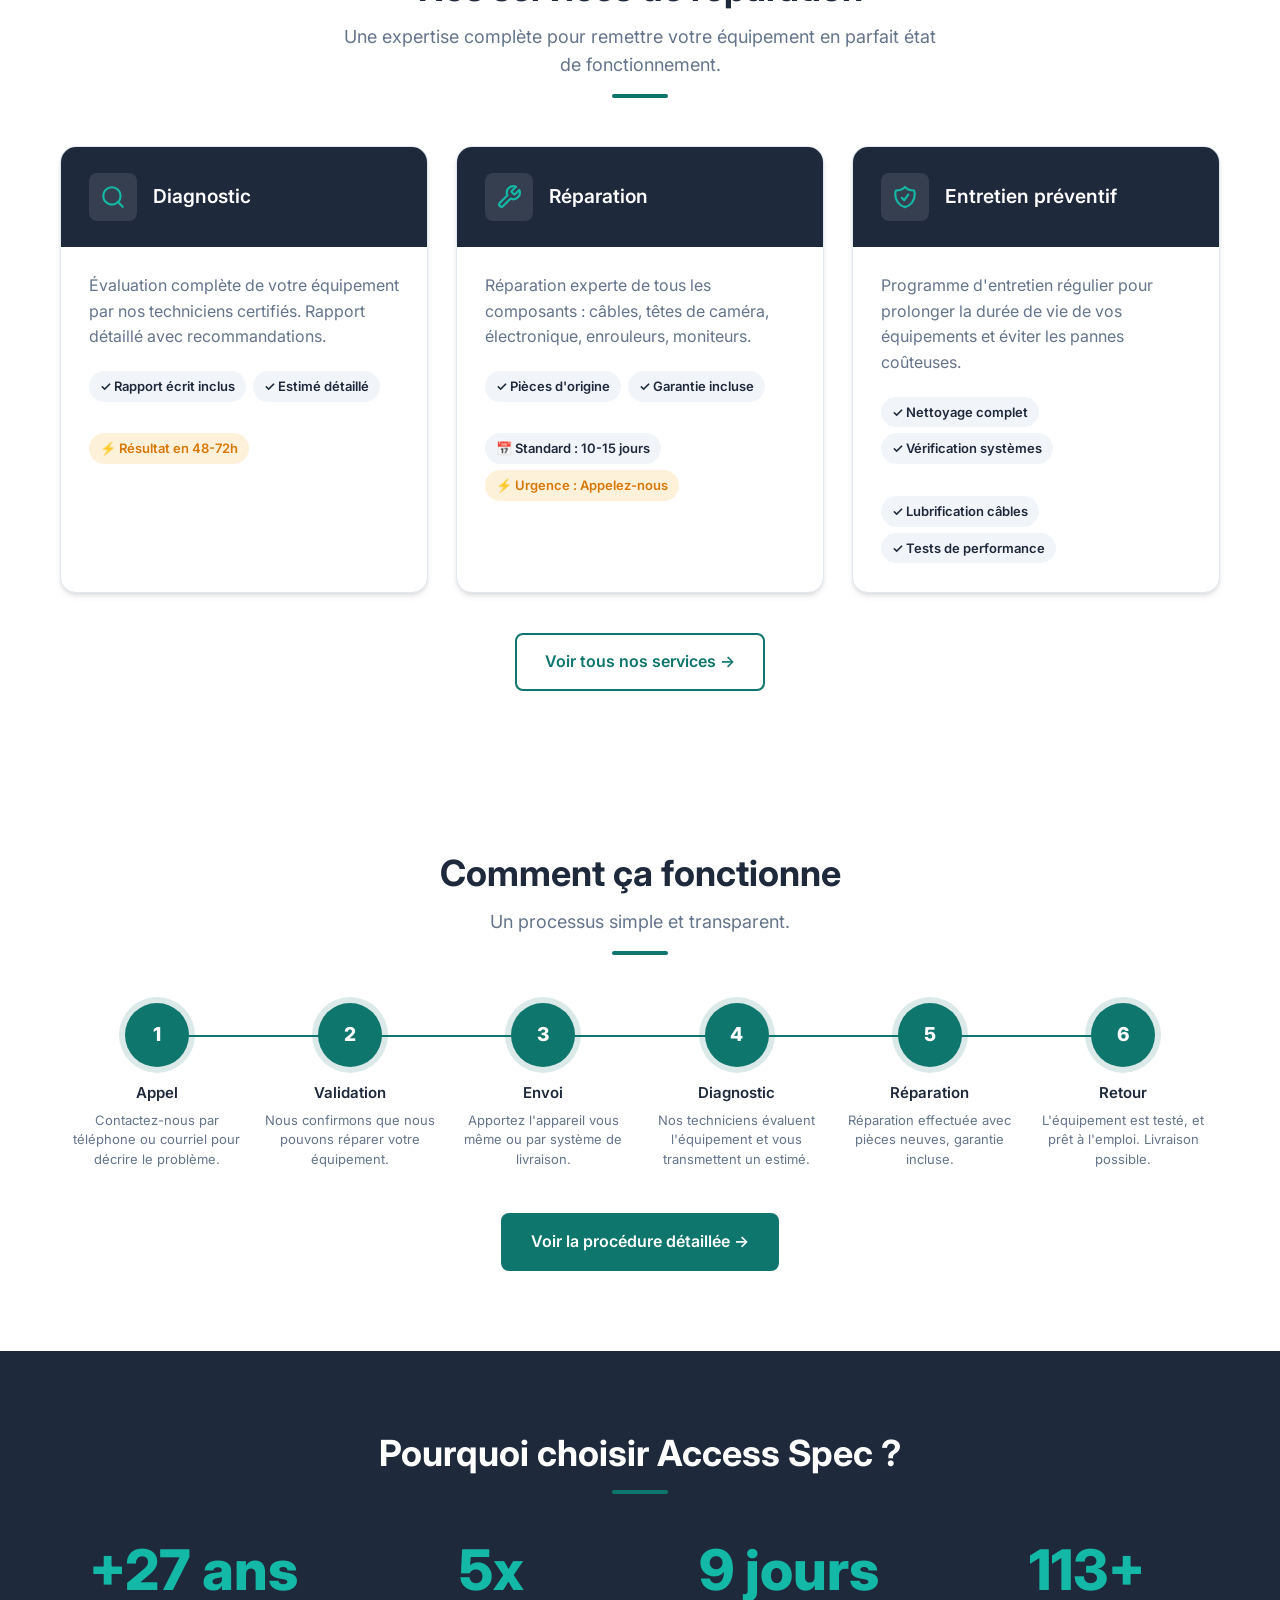
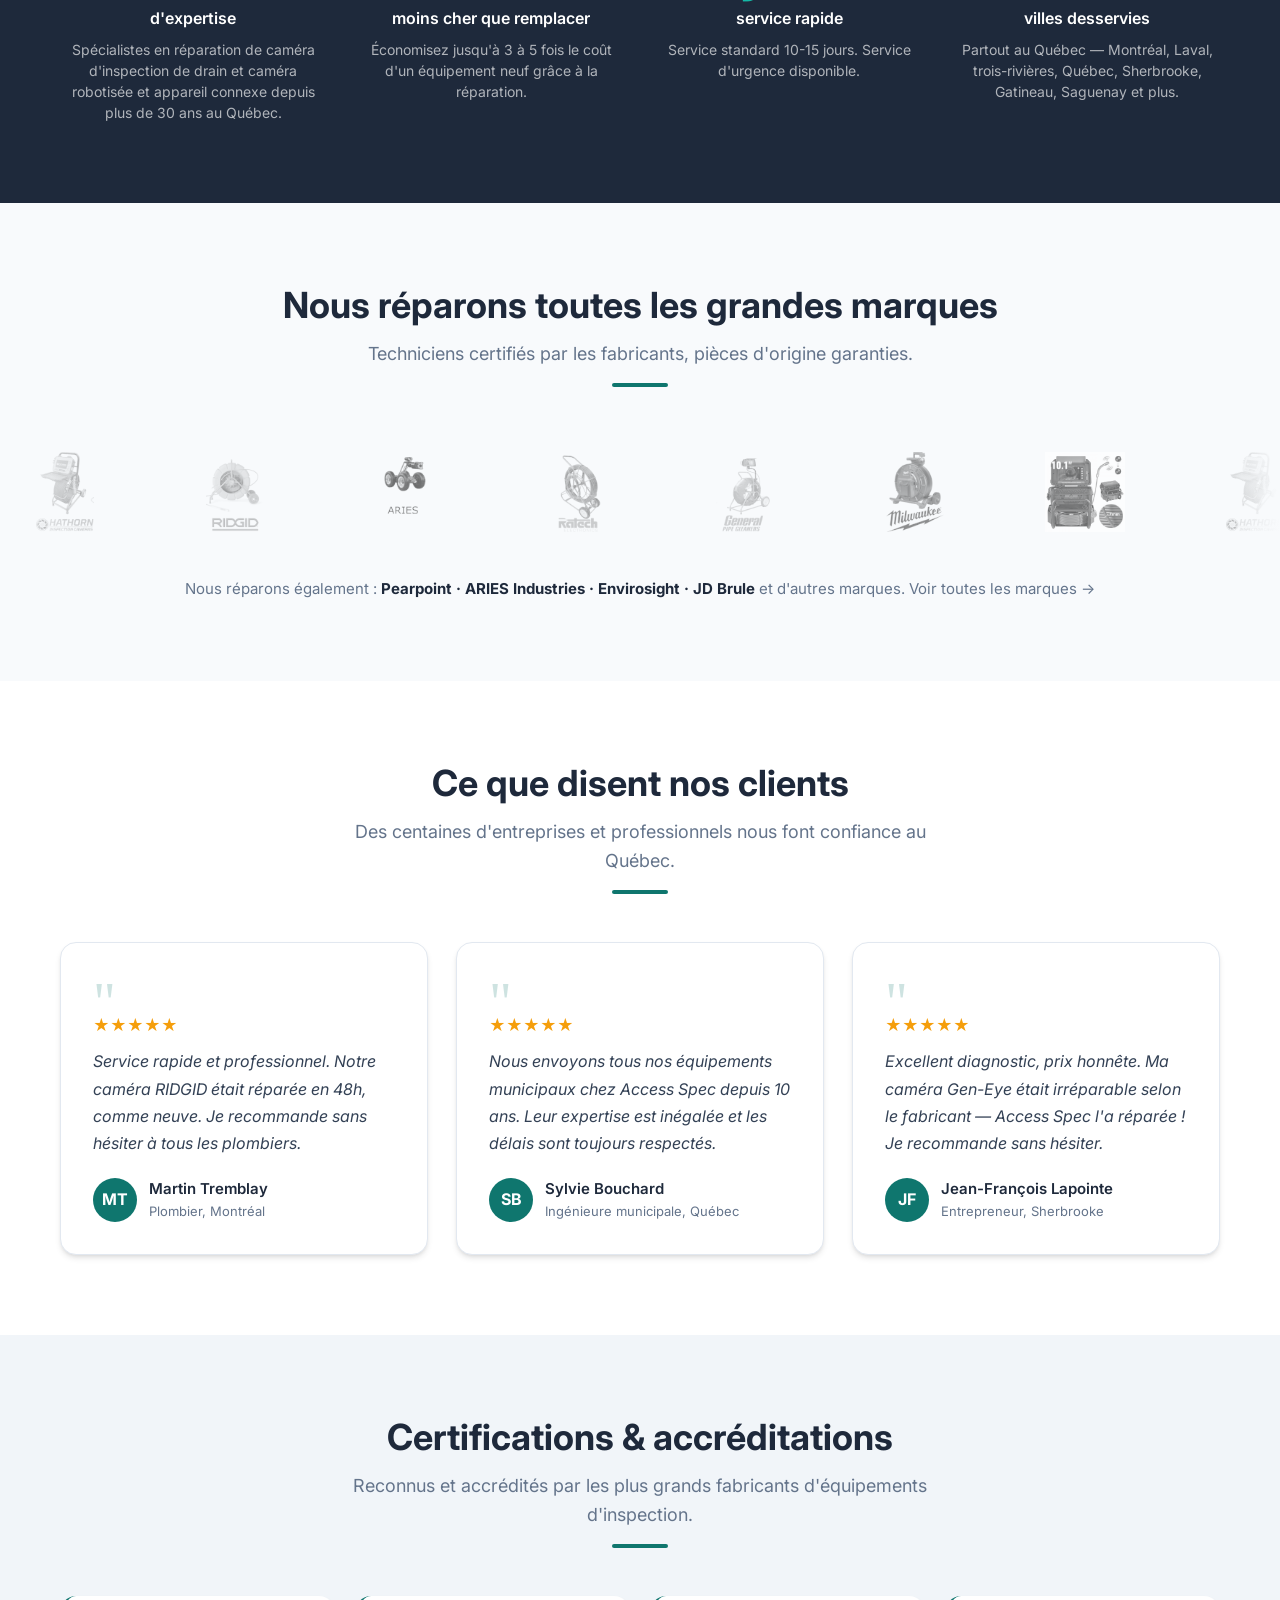
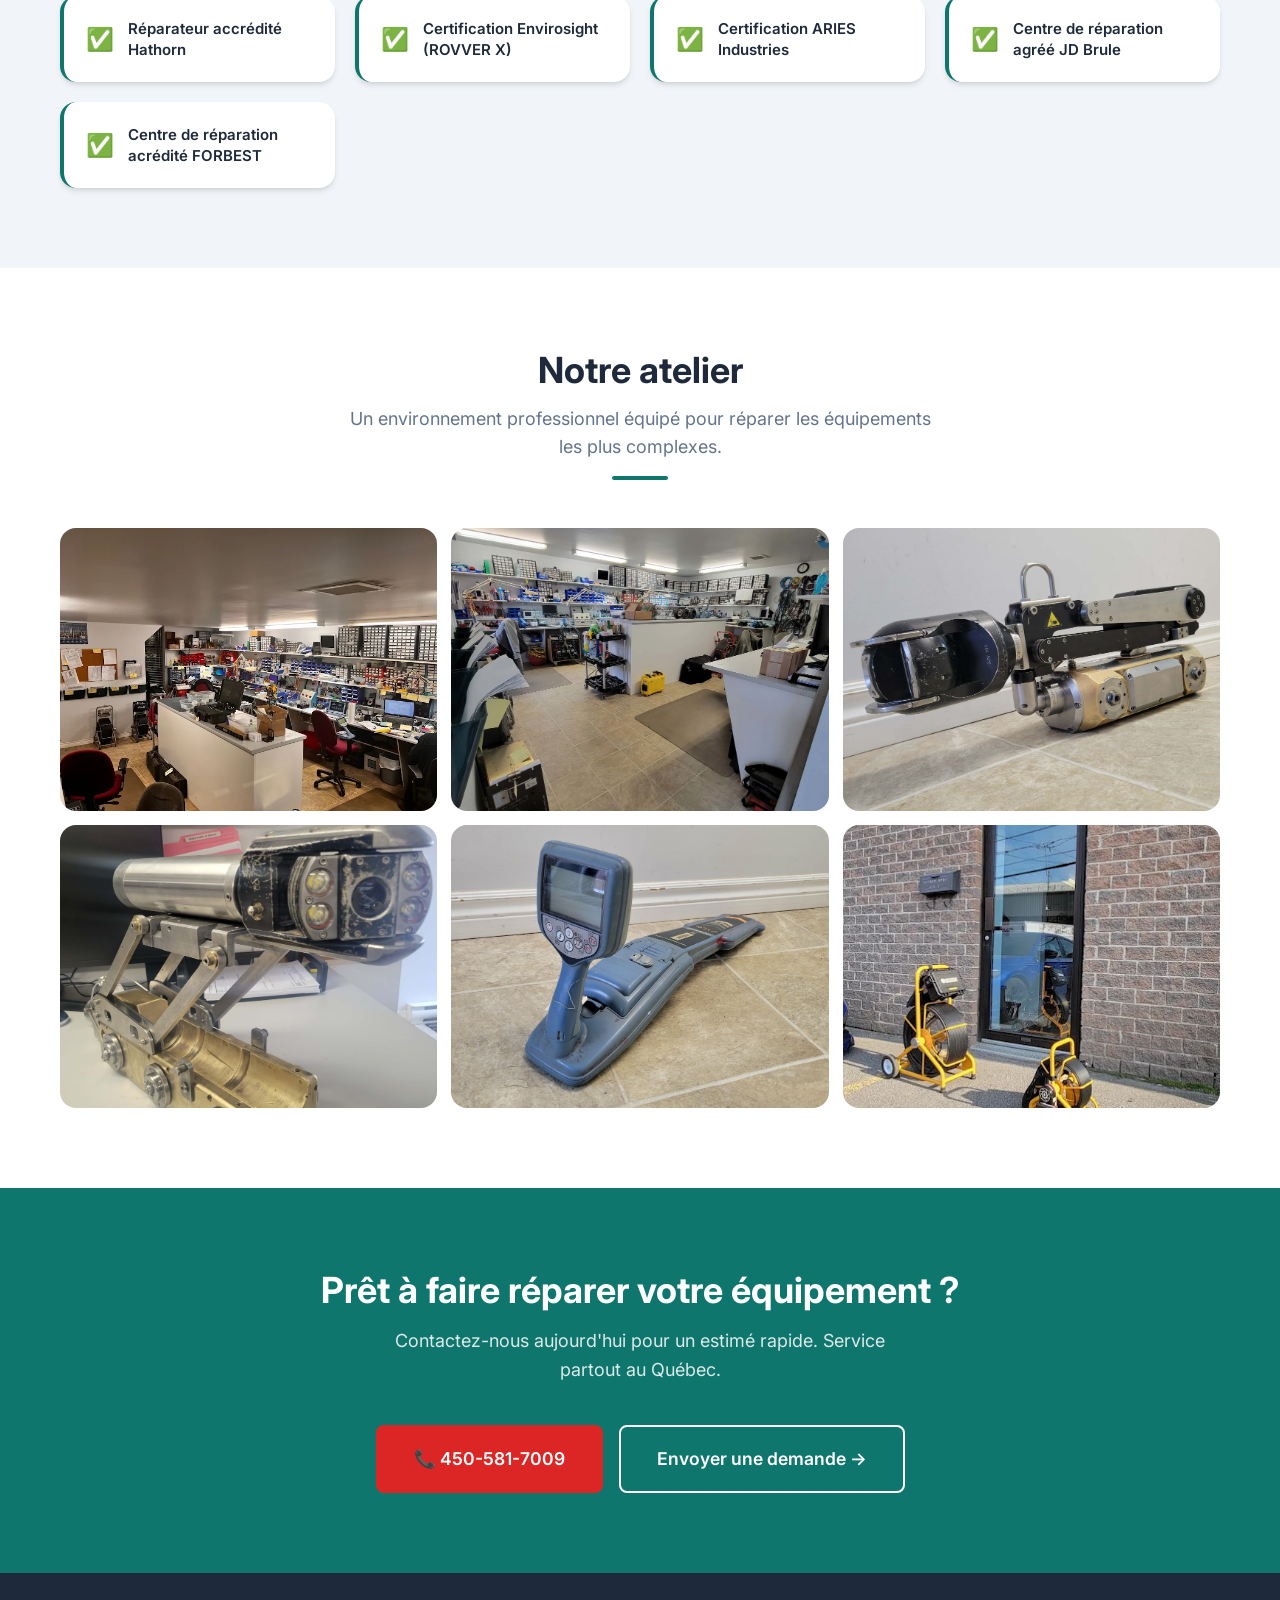
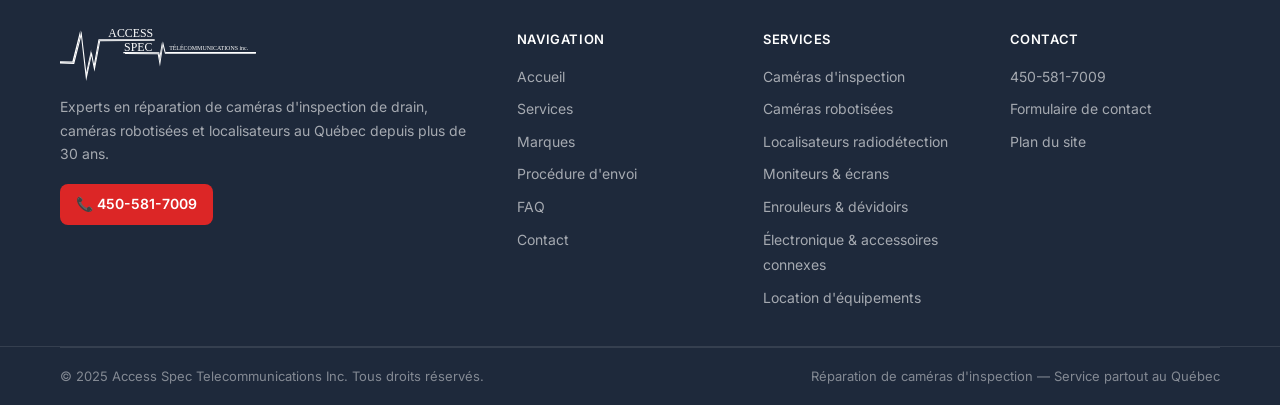
==== commit c2f3f7aa: "modif helen" ====
--- a/index.html
+++ b/index.html
@@ -27,7 +27,7 @@
 <header class="site-header" id="site-header">
   <div class="header-logo-wrap">
     <a href="index.html" aria-label="Accueil Access Spec Telecommunications">
-      <img src="assets/logoAccessSpec.svg" alt="Access Spec Telecommunications Inc." class="site-logo" width="220" height="66">
+      <img src="assets/logoAccessSpec.svg" alt="Access Spec Telecommunications Inc." class="site-logo" width="249" height="91">
     </a>
   </div>
   <div class="header-nav">
@@ -540,7 +540,7 @@
         <h4 data-i18n="ft-contact-title">Contact</h4>
         <ul>
           <li><a href="tel:4505817009">450-581-7009</a></li>
-          <li><a href="mailto:info@accessspec.com">info@accessspec.com</a></li>
+          <!--li><a href="mailto:info@accessspec.com">info@accessspec.com</a></!--li-->
           <li><a href="contact.html" data-i18n="ft-contact-form">Formulaire de contact</a></li>
           <li><a href="sitemap.html" data-i18n="ft-sitemap">Plan du site</a></li>
         </ul>
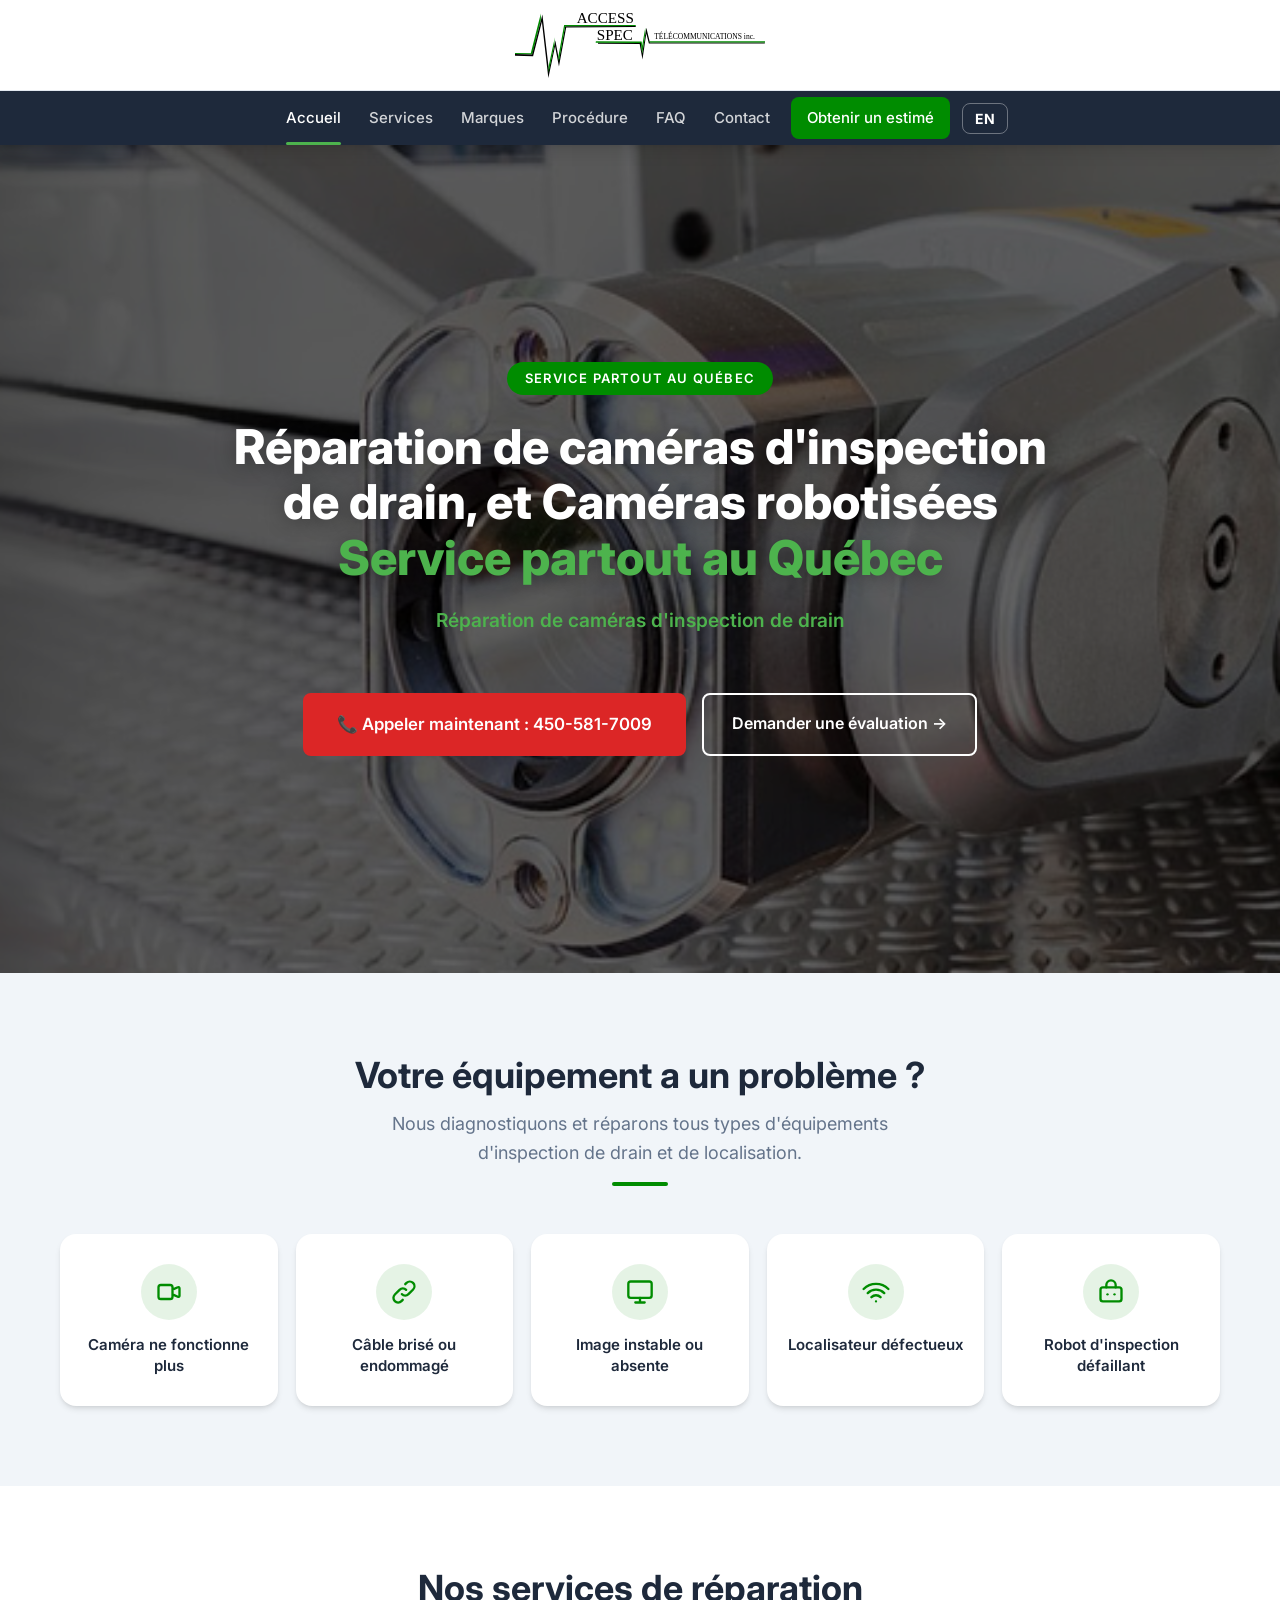
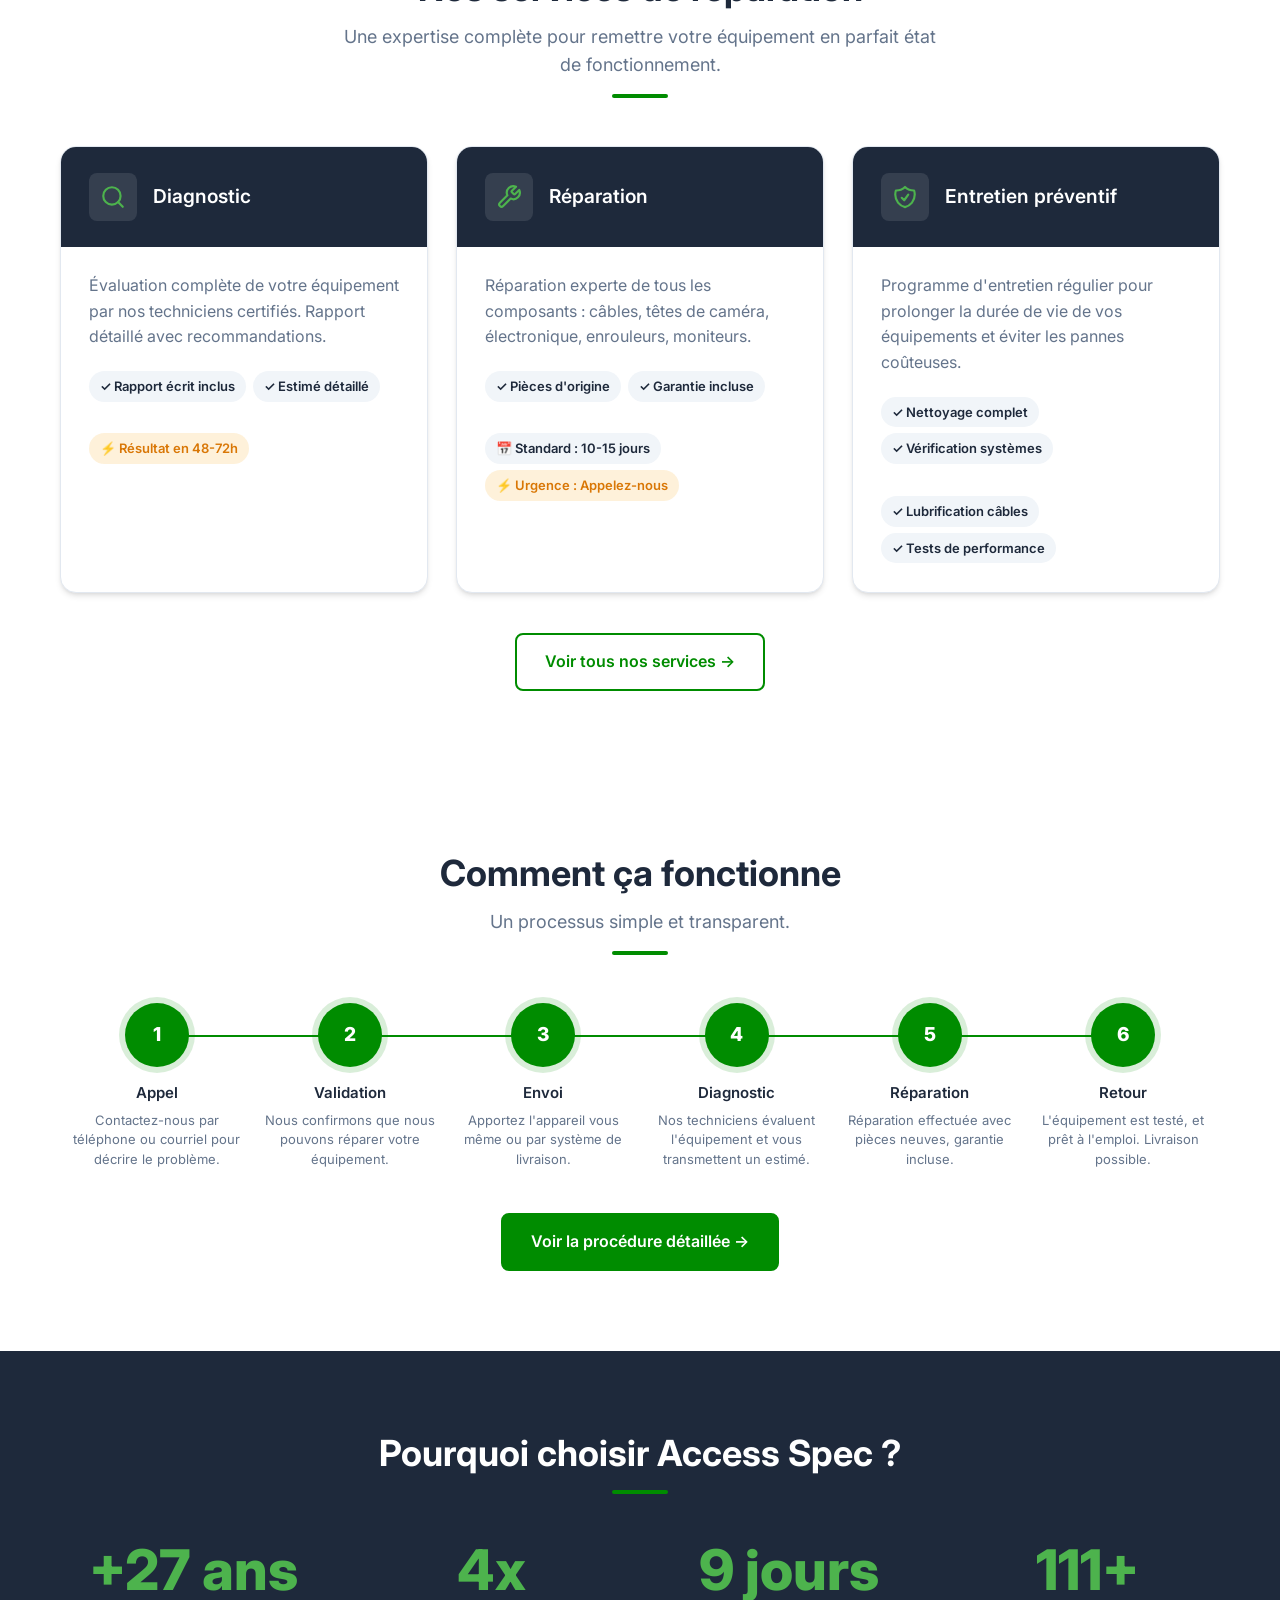
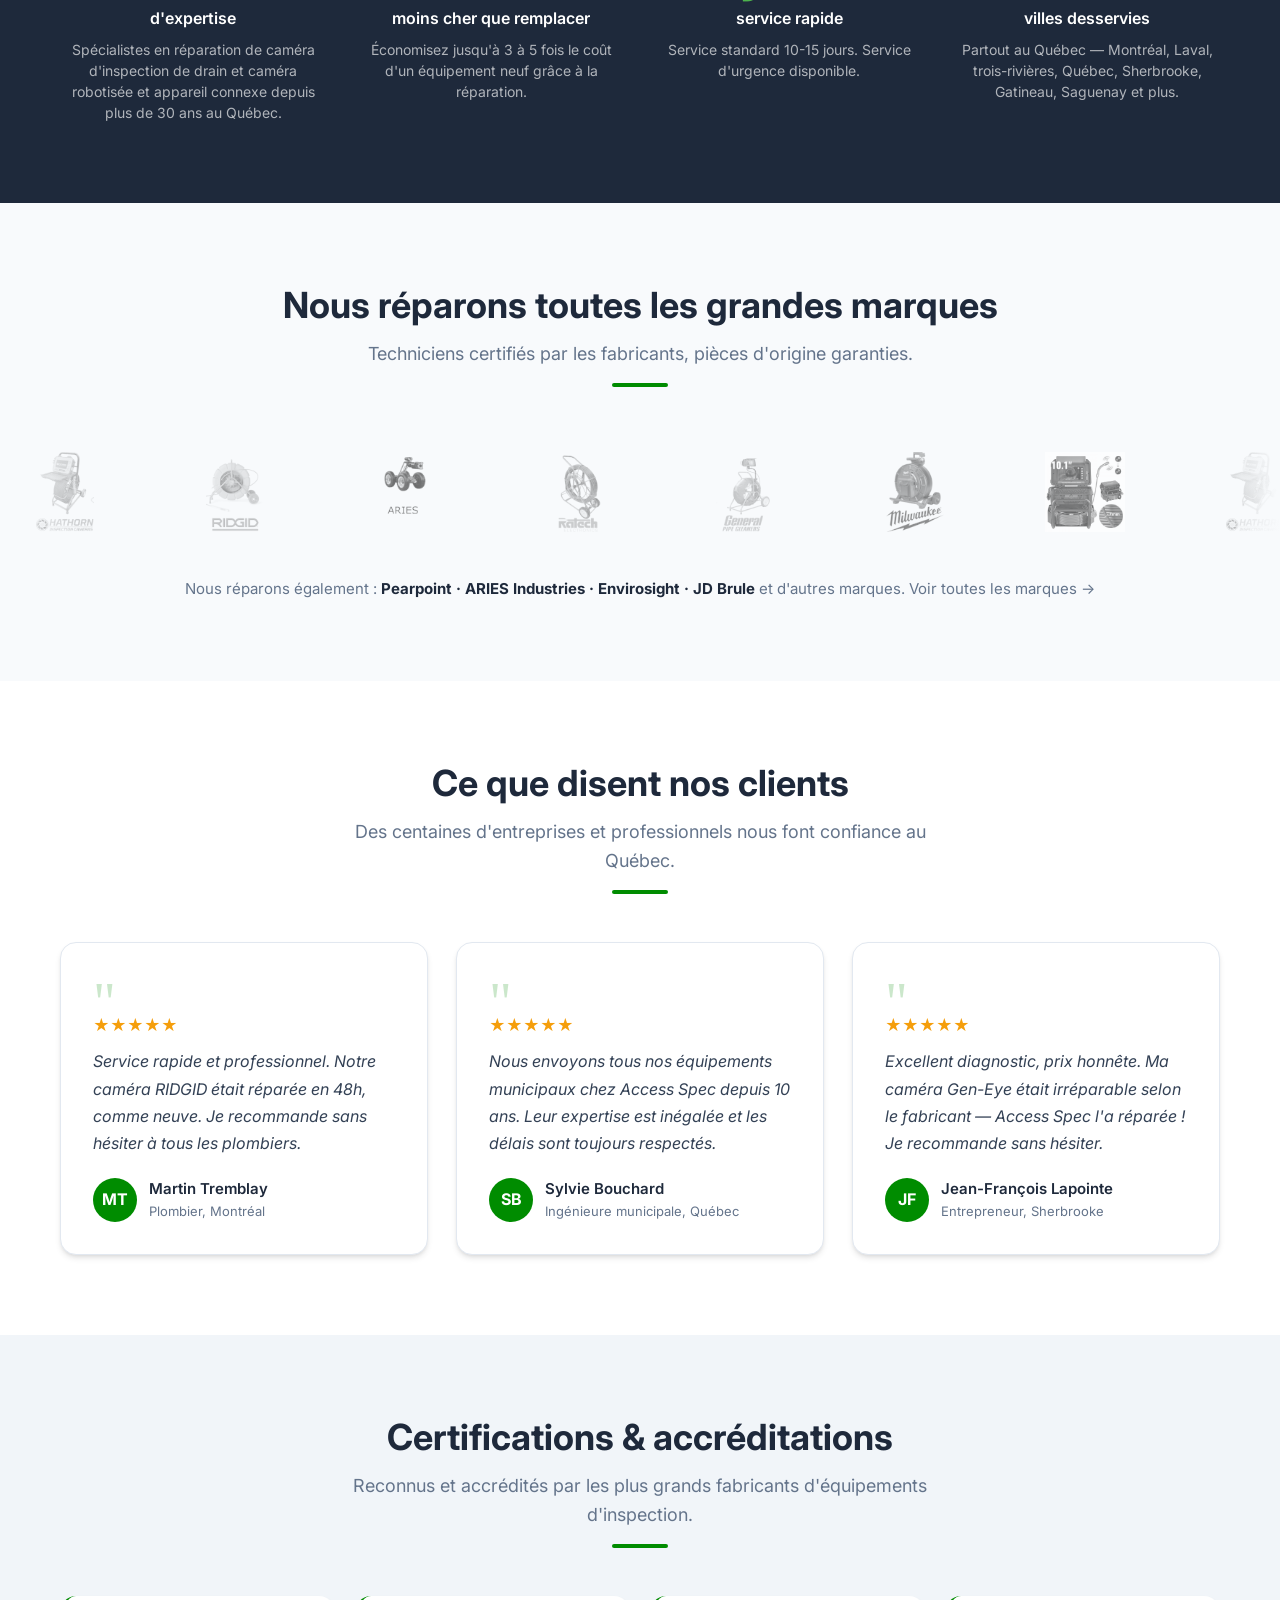
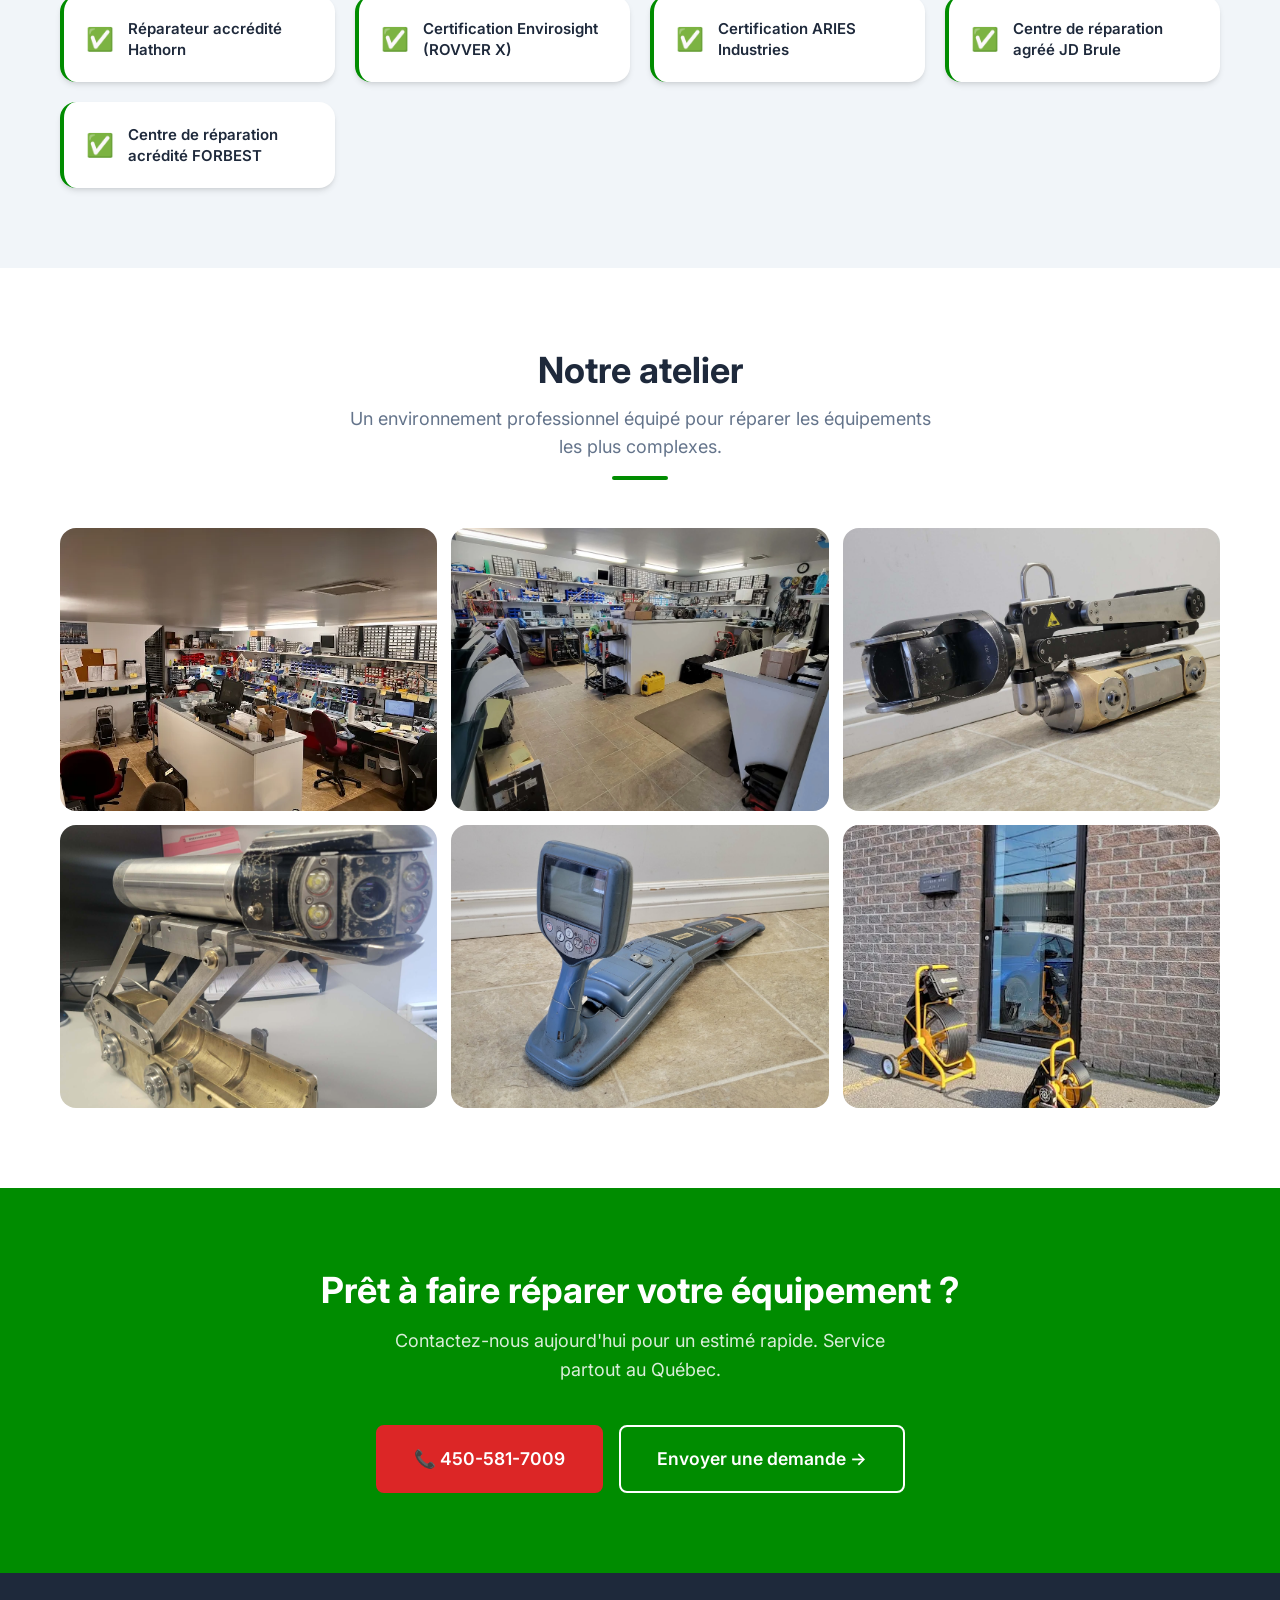
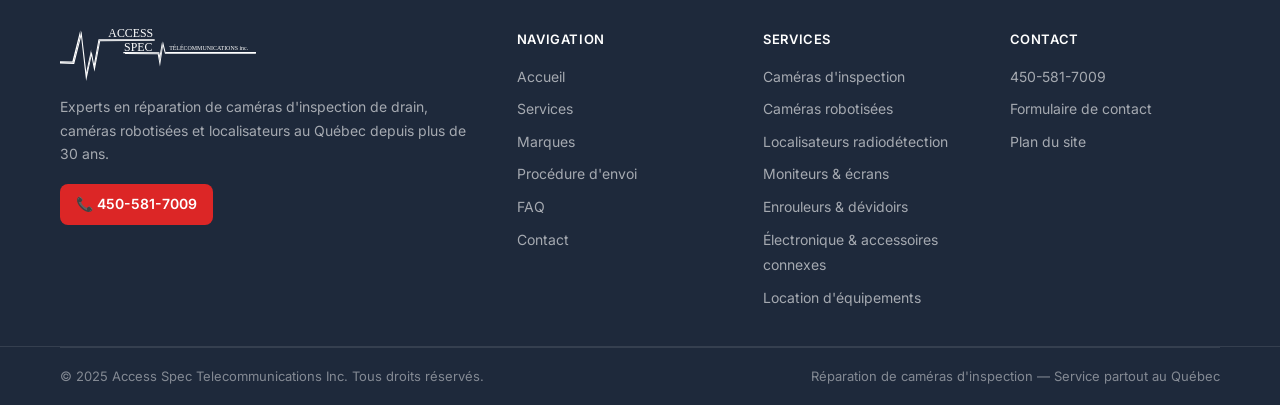
==== commit 58308dcf: "version map bouton" ====
--- a/index.html
+++ b/index.html
@@ -59,7 +59,7 @@
     <div class="hero-overlay"></div>
     <div class="hero-content">
       <span class="hero-badge" data-i18n="hero-badge">Service partout au Québec</span>
-      <h1 data-i18n="hero-h1">Réparation de caméras d'inspection<br>de drain, et robotisées<br><span class="hero-h1-accent">Service partout au Québec</span></h1>
+      <h1 data-i18n="hero-h1">Réparation de caméras d'inspection<br>de drain, et Caméras robotisées<br><span class="hero-h1-accent">Service partout au Québec</span></h1>
       <p class="hero-subtitle">
         <span id="rotating-subtitle" class="rotating"></span>
       </p>
--- a/css/style.css
+++ b/css/style.css
@@ -4,9 +4,9 @@
 
 /* === VARIABLES === */
 :root {
-  --primary:        #0F766E;
-  --primary-dark:   #0A5C57;
-  --primary-light:  #14B8A6;
+  --primary:        #008c00;
+  --primary-dark:   #006600;
+  --primary-light:  #4db34d;
   --secondary:      #1E293B;
   --secondary-light:#334155;
   --cta-urgent:     #F59E0B;
@@ -19,6 +19,11 @@
   --border:         #E2E8F0;
   --text:           #334155;
   --text-light:     #64748B;
+  --vert-principal: #008c00;
+  --vert-fonce:     #006600;
+  --vert-pale:      #f0faf0;
+  --vert-moyen:     #c2e5c2;
+  --vert-bordure:   #80c680;
 
   --shadow-sm: 0 1px 2px rgba(0,0,0,.05);
   --shadow:    0 4px 6px -1px rgba(0,0,0,.1), 0 2px 4px -2px rgba(0,0,0,.1);
@@ -270,7 +275,7 @@
 .problem-card:hover { border-color: var(--primary); transform: translateY(-4px); box-shadow: var(--shadow-lg); }
 .problem-icon {
   width: 56px; height: 56px;
-  background: rgba(15,118,110,.1); border-radius: 50%;
+  background: rgba(0,140,0,.1); border-radius: 50%;
   display: flex; align-items: center; justify-content: center;
   margin: 0 auto 14px;
 }
@@ -333,7 +338,7 @@
   display: flex; align-items: center; justify-content: center;
   margin: 0 auto 14px;
   color: var(--white); font-size: 1.2rem; font-weight: 800;
-  box-shadow: 0 0 0 6px rgba(15,118,110,.15);
+  box-shadow: 0 0 0 6px rgba(0,140,0,.15);
 }
 .tl-step h4 { font-size: .9375rem; color: var(--secondary); margin-bottom: 6px; }
 .tl-step p  { font-size: .8125rem; color: var(--text-light); line-height: 1.5; }
@@ -425,7 +430,7 @@
 .gallery-item img { width: 100%; height: 100%; object-fit: cover; transition: transform var(--transition); }
 .gallery-item-overlay {
   position: absolute; inset: 0;
-  background: rgba(15,118,110,.72);
+  background: rgba(0,140,0,.72);
   display: flex; align-items: center; justify-content: center;
   opacity: 0; transition: opacity var(--transition);
 }
@@ -475,7 +480,7 @@
 }
 .page-hero::before {
   content: ''; position: absolute; inset: 0;
-  background: linear-gradient(135deg, rgba(15,118,110,.3) 0%, transparent 65%);
+  background: linear-gradient(135deg, rgba(0,140,0,.3) 0%, transparent 65%);
 }
 .page-hero-content { position: relative; z-index: 1; }
 .page-hero h1      { color: var(--white); margin-bottom: 14px; }
@@ -499,7 +504,7 @@
 }
 .svc-detail-icon {
   width: 54px; height: 54px;
-  background: rgba(15,118,110,.3); border-radius: var(--radius);
+  background: rgba(0,140,0,.3); border-radius: var(--radius);
   display: flex; align-items: center; justify-content: center;
 }
 .svc-detail-icon svg {
@@ -629,11 +634,11 @@
 }
 .form-group input:focus, .form-group select:focus, .form-group textarea:focus {
   outline: none; border-color: var(--primary);
-  box-shadow: 0 0 0 3px rgba(15,118,110,.12);
+  box-shadow: 0 0 0 3px rgba(0,140,0,.12);
 }
 .form-group textarea { resize: vertical; min-height: 120px; }
 .form-note {
-  background: rgba(15,118,110,.08); border-left: 4px solid var(--primary);
+  background: rgba(0,140,0,.08); border-left: 4px solid var(--primary);
   border-radius: var(--radius); padding: 14px; color: var(--secondary);
   font-size: .9375rem; margin-bottom: 22px;
 }
